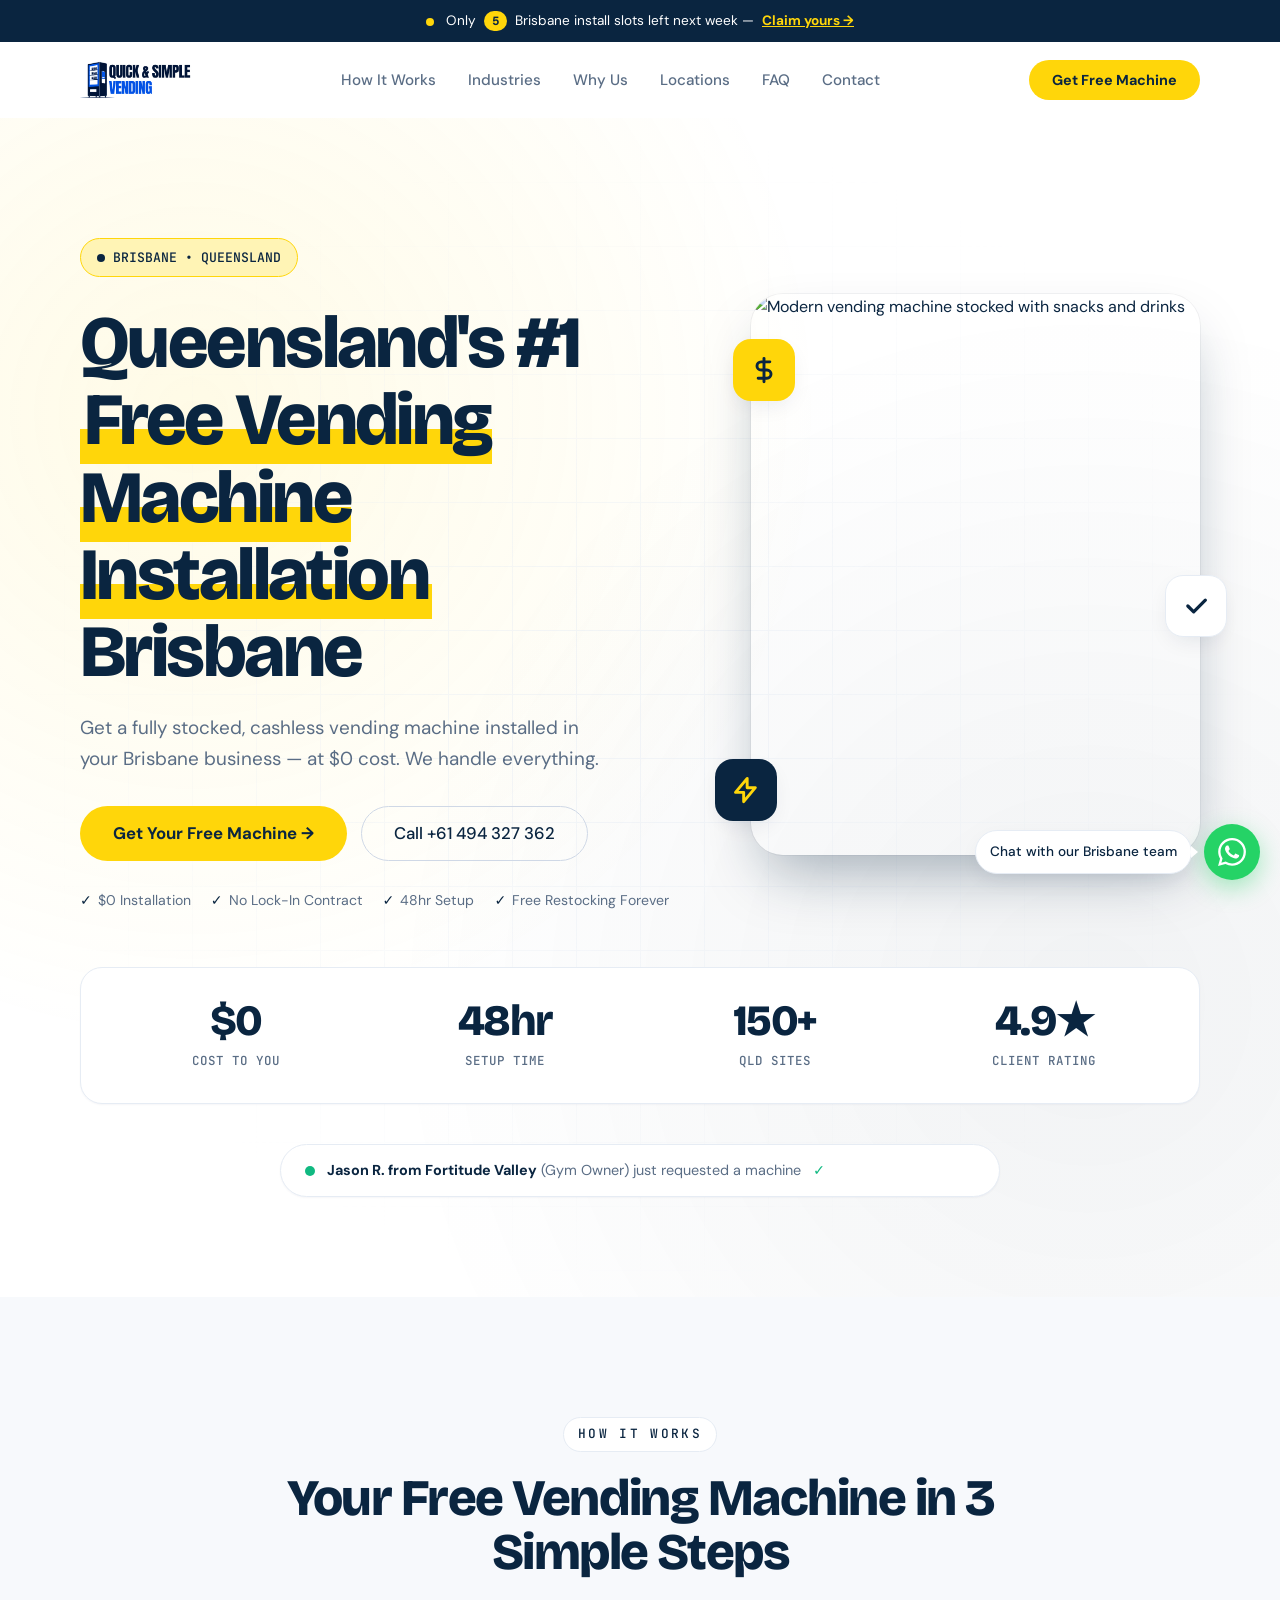
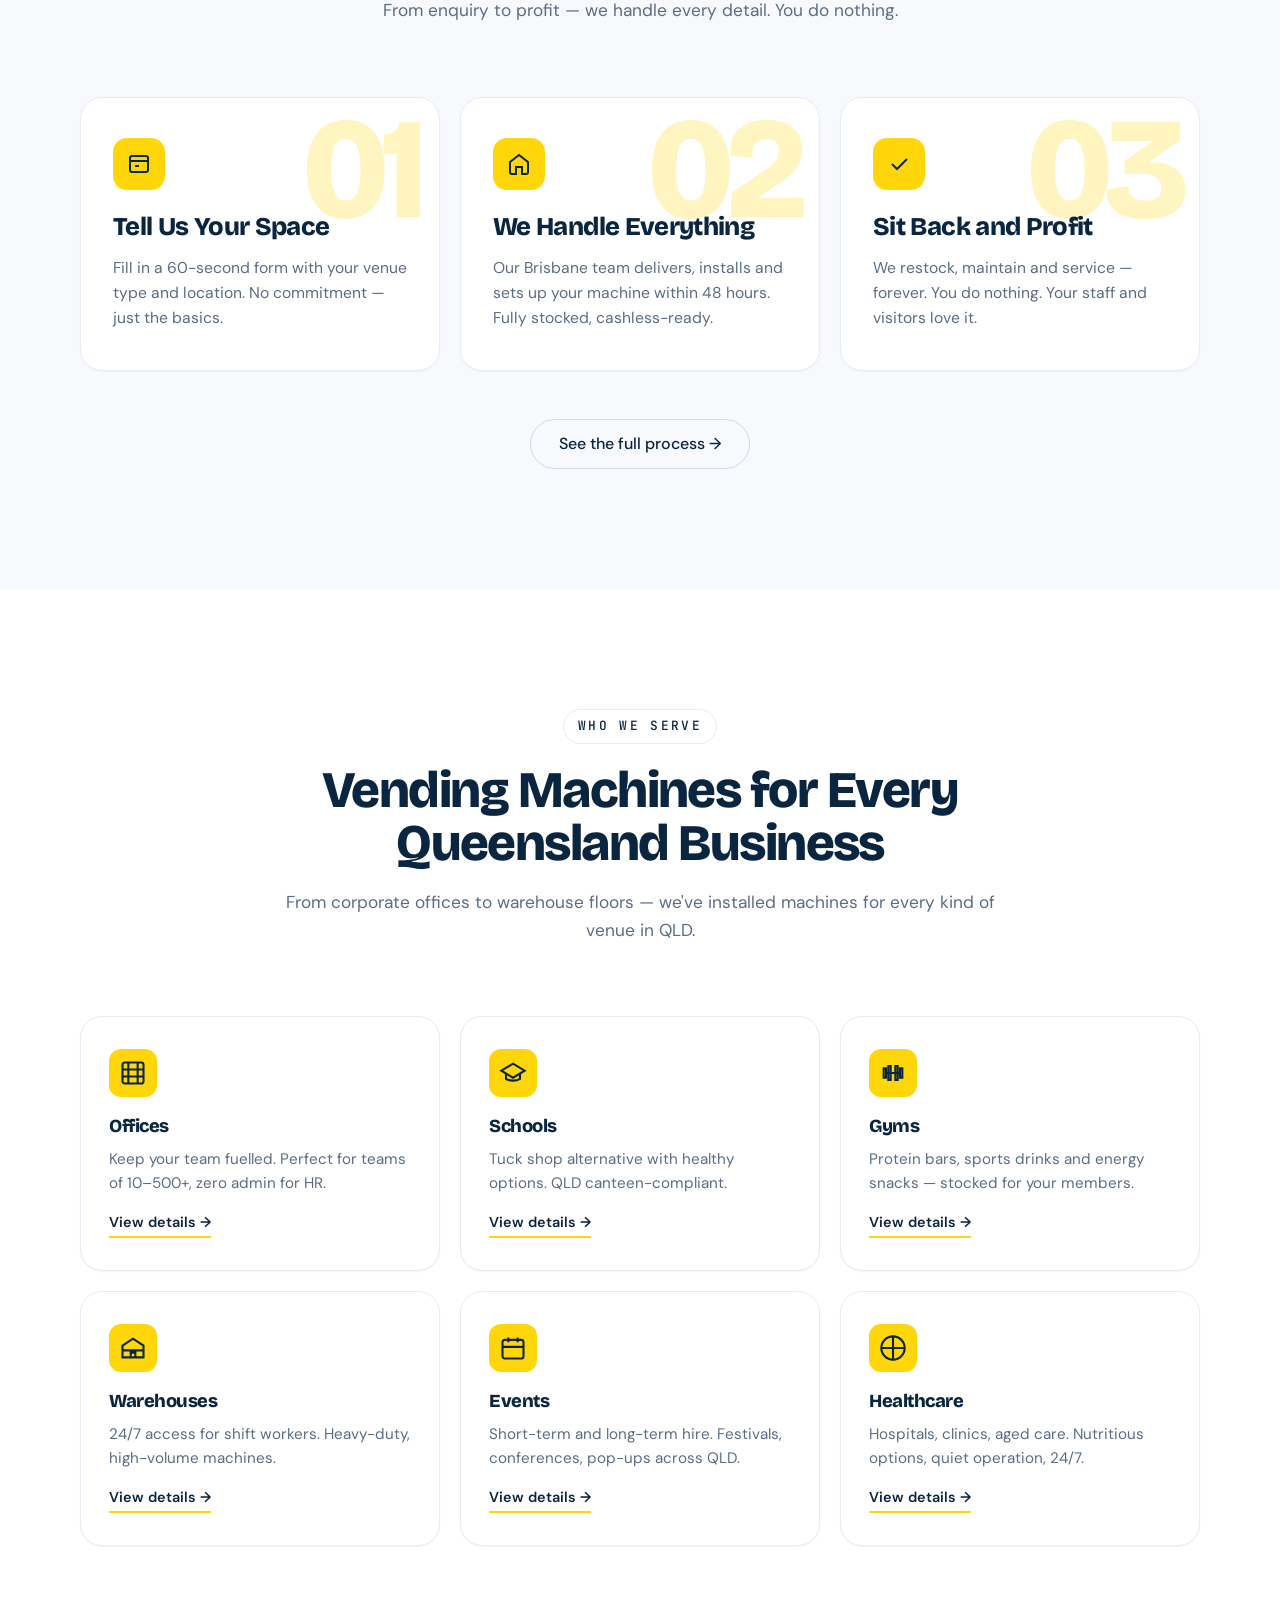
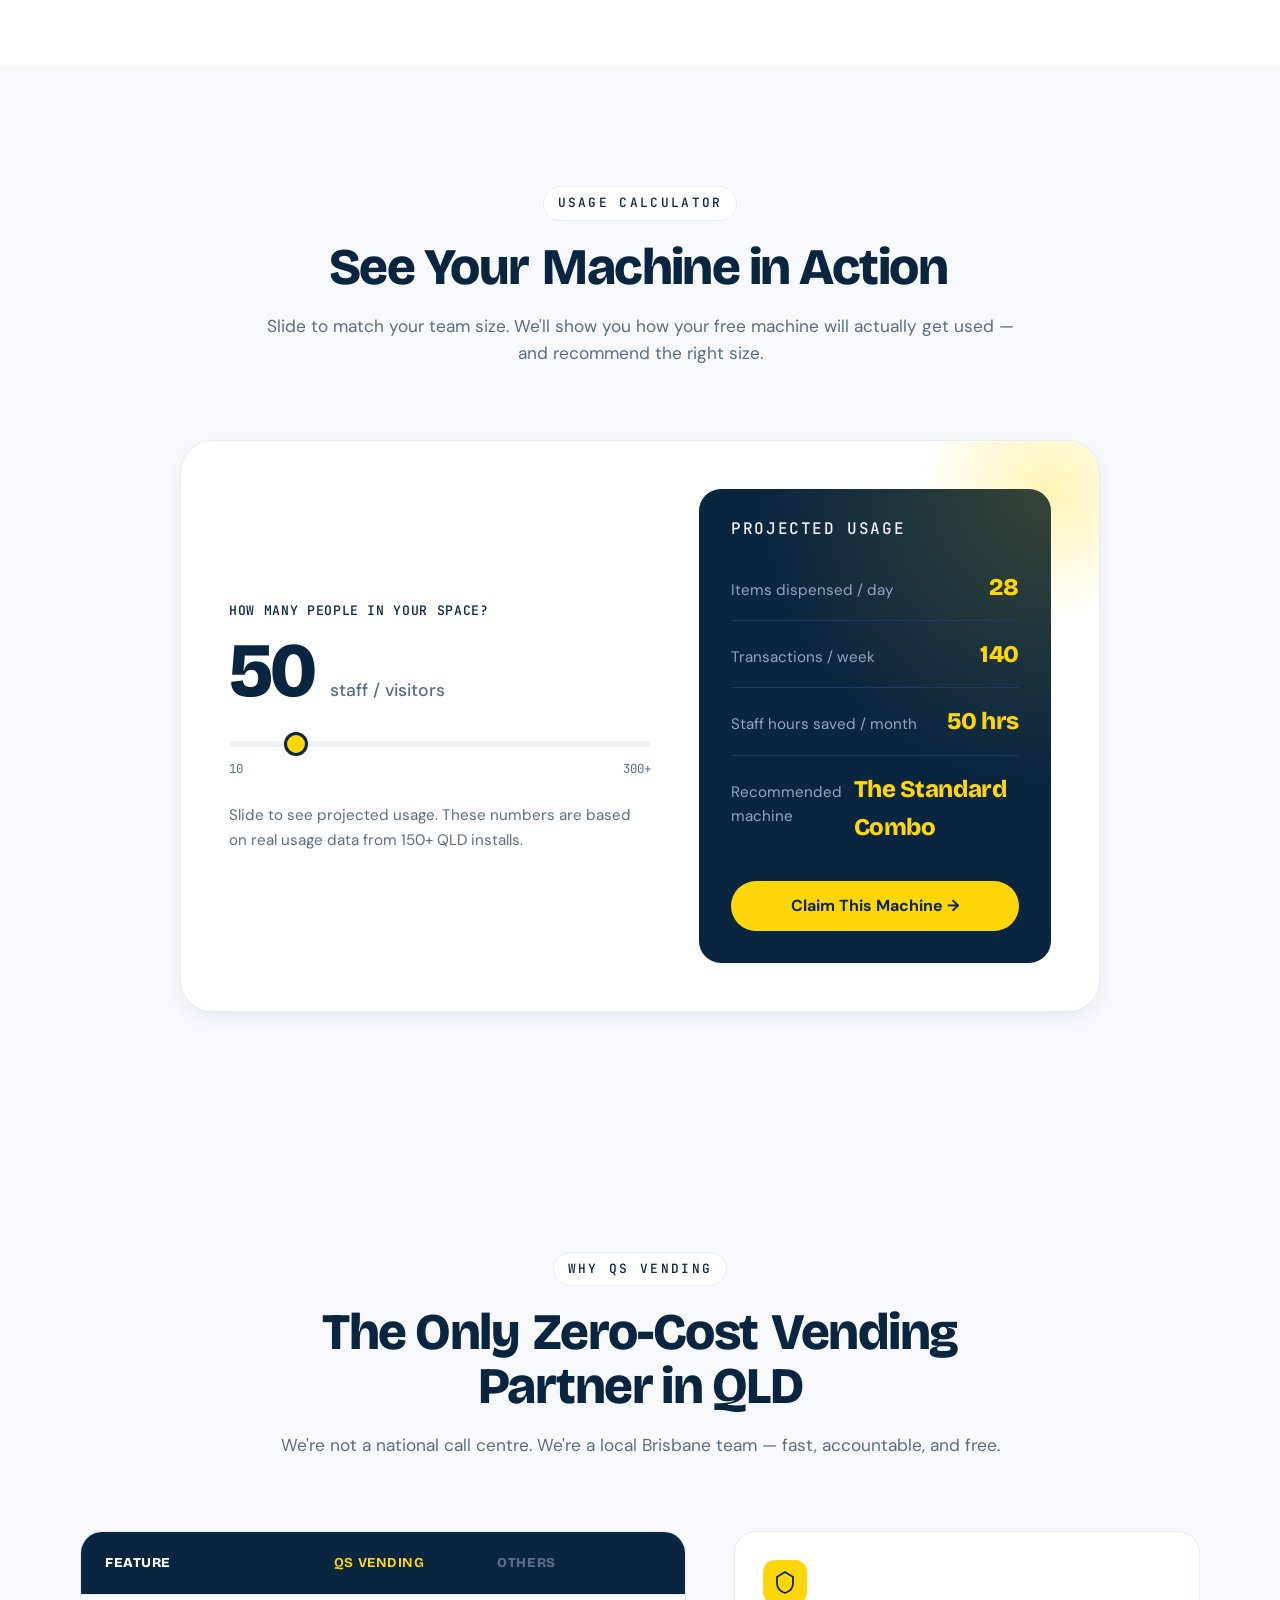
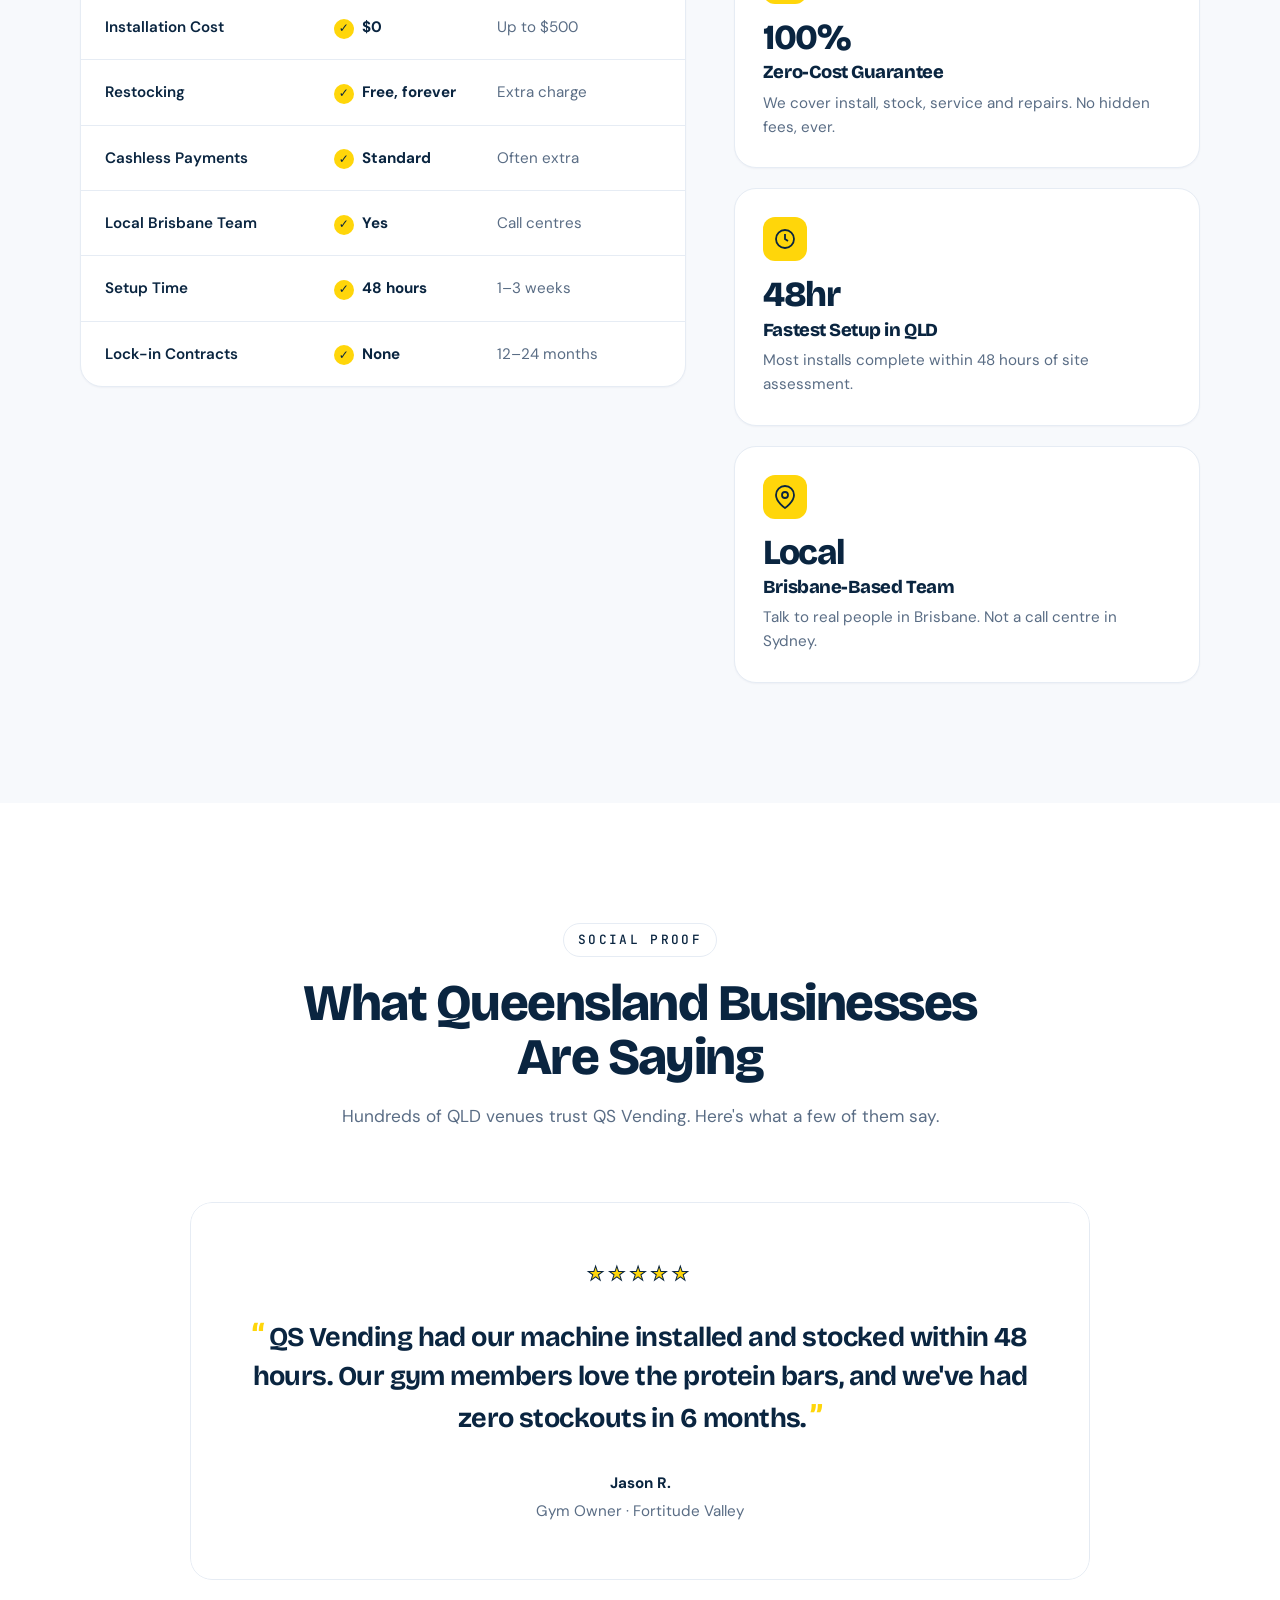
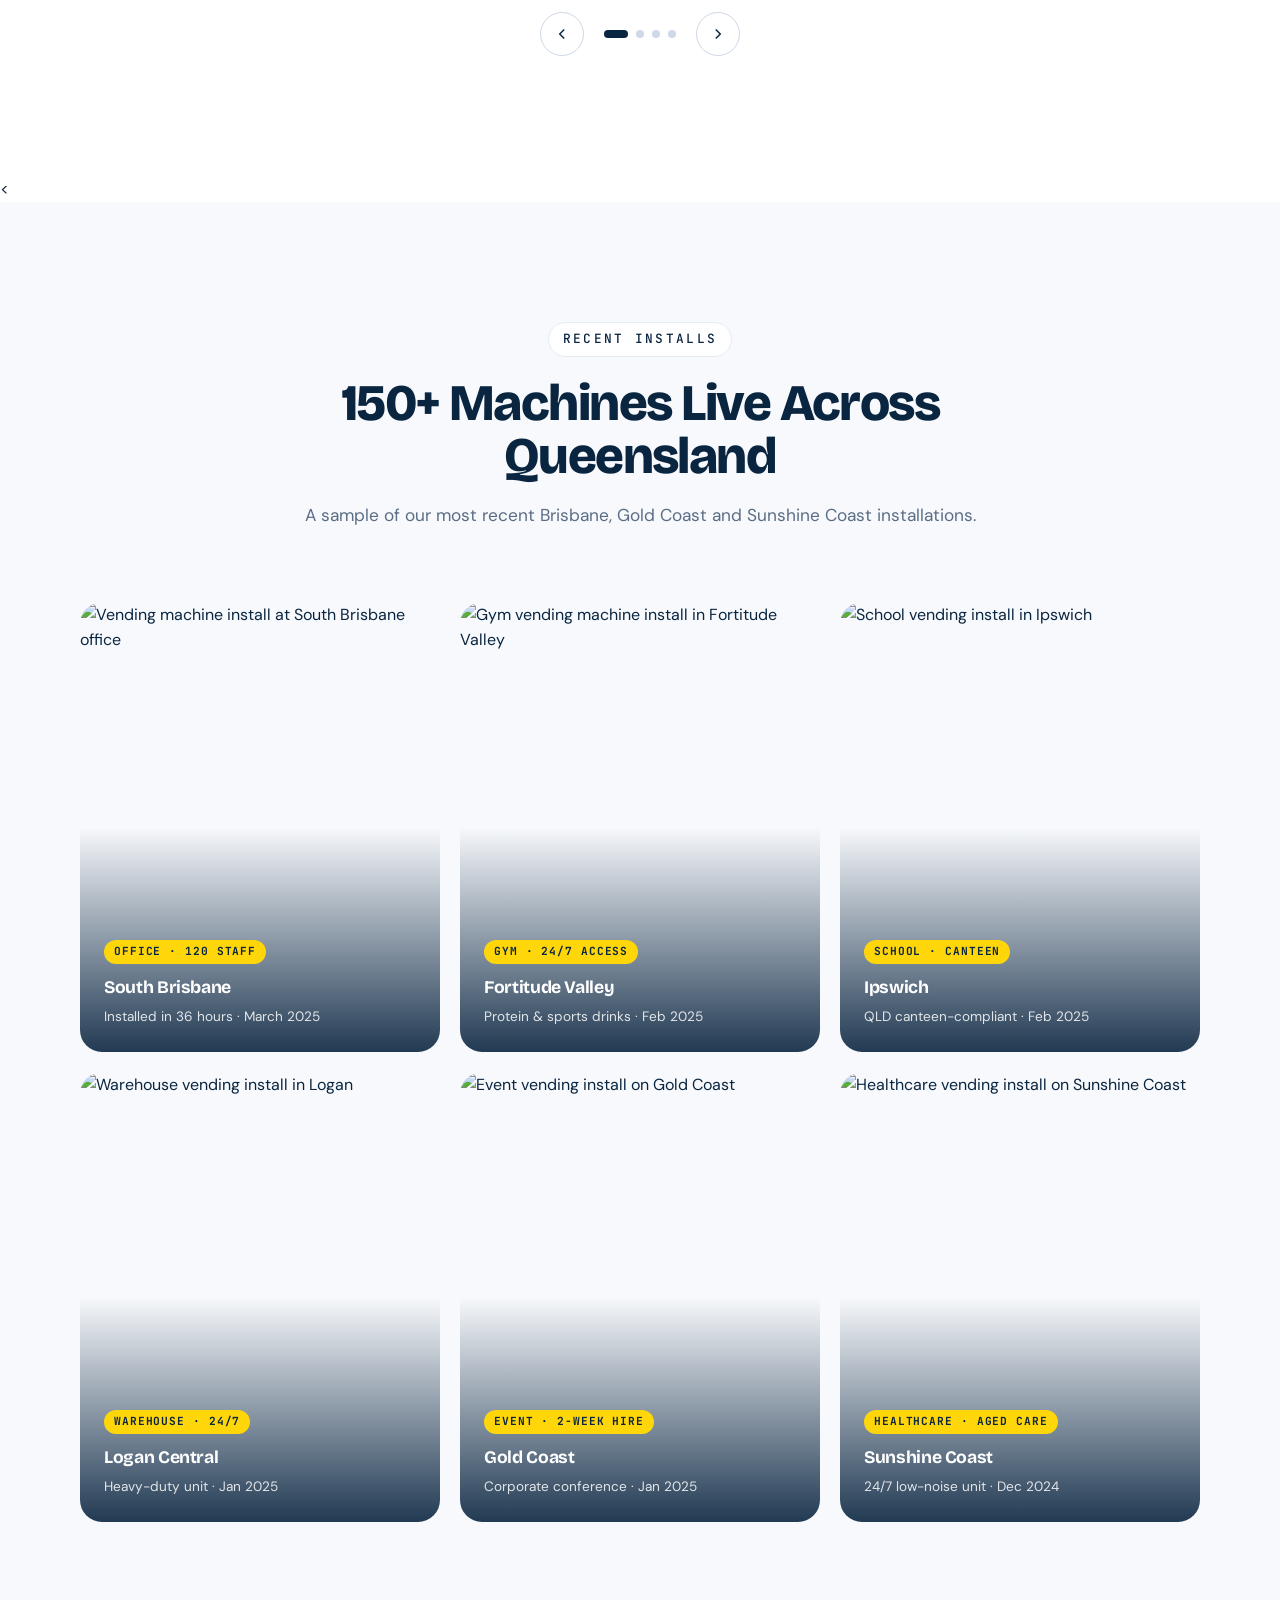
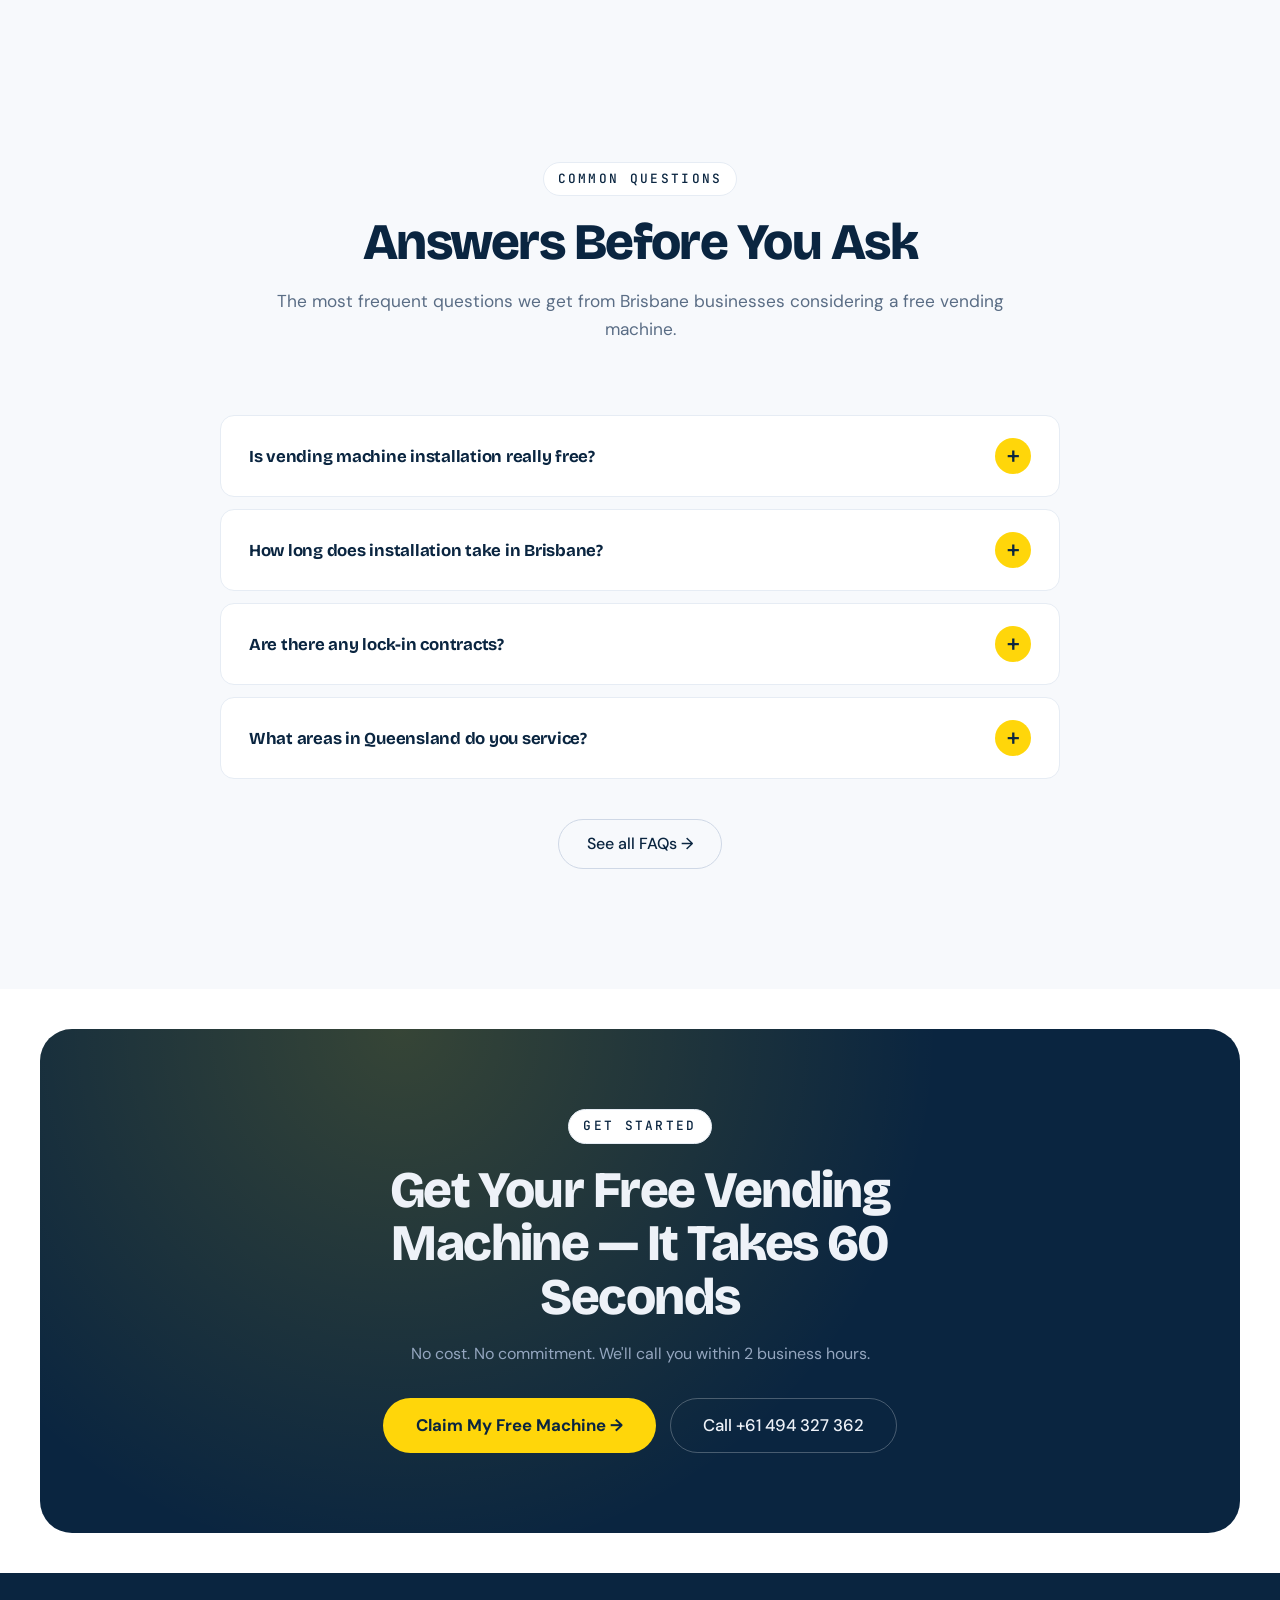
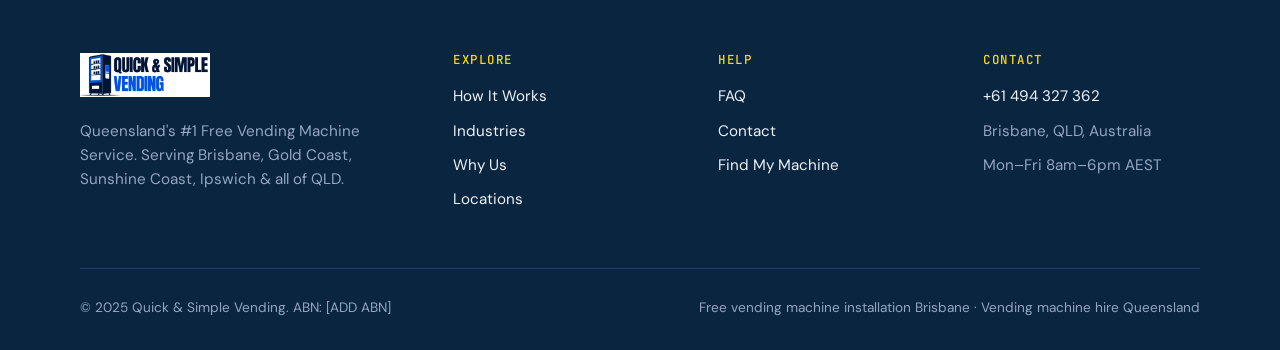
==== index.html @ 33242e1f "Add QS Vending logo across all pages Replaces the text wordmark in nav + footer on every page with t" ====
<!DOCTYPE html>
<html lang="en-AU">
<head>
<meta charset="UTF-8">
<meta name="viewport" content="width=device-width, initial-scale=1.0">
<title>Free Vending Machine Installation Brisbane & Queensland | QS Vending</title>
<meta name="description" content="Get a FREE vending machine installed in your Brisbane or Queensland business. $0 cost, fast 48hr setup, cashless payments. Offices, gyms, schools. Call now.">
<meta name="keywords" content="vending machine installation Brisbane, free vending machine Queensland, vending machine hire Brisbane, cashless vending machine Brisbane, office vending machine Brisbane">
<meta name="robots" content="index, follow">
<meta name="author" content="Quick & Simple Vending">
<link rel="canonical" href="https://qsvending.com.au/">

<meta property="og:title" content="Free Vending Machine Installation Brisbane | QS Vending">
<meta property="og:description" content="$0 vending machine installation across Queensland. Fast setup, cashless payments, free restocking.">
<meta property="og:url" content="https://qsvending.com.au/">
<meta property="og:type" content="website">
<meta property="og:locale" content="en_AU">
<meta property="og:site_name" content="QS Vending">
<meta name="twitter:card" content="summary_large_image">
<meta name="twitter:title" content="Free Vending Machine Installation Brisbane | QS Vending">
<meta name="twitter:description" content="$0 vending machine installation across Queensland. Fast setup, cashless payments, free restocking.">

<link rel="icon" type="image/svg+xml" href="data:image/svg+xml,%3Csvg xmlns='http://www.w3.org/2000/svg' viewBox='0 0 100 100'%3E%3Crect width='100' height='100' rx='20' fill='%230A2540'/%3E%3Ctext x='50' y='70' font-family='Arial Black,Arial' font-size='62' font-weight='900' text-anchor='middle' fill='%23FFD60A'%3EQ%3C/text%3E%3C/svg%3E">

<link rel="preconnect" href="https://fonts.googleapis.com">
<link rel="preconnect" href="https://fonts.gstatic.com" crossorigin>
<link href="https://fonts.googleapis.com/css2?family=Bricolage+Grotesque:opsz,wght@12..96,700;12..96,800&family=DM+Sans:wght@400;500;700&family=JetBrains+Mono:wght@400;500&display=swap" rel="stylesheet">
<link rel="stylesheet" href="styles.css">

<script type="application/ld+json">
{
  "@context": "https://schema.org",
  "@type": "LocalBusiness",
  "name": "Quick & Simple Vending",
  "url": "https://qsvending.com.au",
  "telephone": "+61494327362",
  "address": {"@type": "PostalAddress", "addressLocality": "Brisbane", "addressRegion": "QLD", "addressCountry": "AU"},
  "geo": {"@type": "GeoCoordinates", "latitude": -27.4698, "longitude": 153.0251},
  "areaServed": [
    {"@type": "City", "name": "Brisbane"},
    {"@type": "City", "name": "Gold Coast"},
    {"@type": "City", "name": "Sunshine Coast"},
    {"@type": "City", "name": "Ipswich"},
    {"@type": "City", "name": "Toowoomba"},
    {"@type": "State", "name": "Queensland"}
  ],
  "priceRange": "$0",
  "description": "Free vending machine installation, restocking and maintenance across Brisbane and Queensland.",
  "aggregateRating": {"@type": "AggregateRating", "ratingValue": "4.9", "reviewCount": "87"}
}
</script>

<script type="application/ld+json">
{
  "@context": "https://schema.org",
  "@type": "FAQPage",
  "mainEntity": [
    {"@type": "Question", "name": "Is vending machine installation really free?", "acceptedAnswer": {"@type": "Answer", "text": "Yes. $0 install, $0 maintenance, $0 restocking. Revenue from product sales funds everything."}},
    {"@type": "Question", "name": "How long does installation take in Brisbane?", "acceptedAnswer": {"@type": "Answer", "text": "Typically 24 to 48 hours after site assessment."}},
    {"@type": "Question", "name": "Are there any lock-in contracts?", "acceptedAnswer": {"@type": "Answer", "text": "No. Cancel anytime with 30 days notice."}},
    {"@type": "Question", "name": "What areas in Queensland do you service?", "acceptedAnswer": {"@type": "Answer", "text": "All of South East QLD. Brisbane, Gold Coast, Sunshine Coast, Ipswich, Toowoomba plus regional Queensland."}}
  ]
}
</script>

<script type="application/ld+json">
{
  "@context": "https://schema.org",
  "@type": "Service",
  "serviceType": "Vending Machine Installation",
  "provider": {"@type": "LocalBusiness", "name": "Quick & Simple Vending", "telephone": "+61494327362"},
  "areaServed": {"@type": "State", "name": "Queensland"},
  "description": "Free vending machine installation, restocking and maintenance for offices, schools, gyms, warehouses and events across Queensland.",
  "offers": {"@type": "Offer", "price": "0", "priceCurrency": "AUD", "availability": "https://schema.org/InStock"}
}
</script>
</head>
<body>

<div class="announce-bar" role="region" aria-label="Announcement">
  <span class="dot-live" aria-hidden="true"></span>
  Now accepting new locations in Brisbane &amp; QLD —
  <a href="contact.html">Enquire Free →</a>
</div>

<nav class="main-nav" aria-label="Main">
  <div class="container nav-inner">
    <a href="index.html" class="logo" aria-label="QS Vending — home"><img src="logo.avif" alt="QS Vending" class="logo-img" width="160" height="38"></a>
    <div class="nav-links">
      <a href="how-it-works.html">How It Works</a>
      <a href="industries.html">Industries</a>
      <a href="about.html">Why Us</a>
      <a href="locations.html">Locations</a>
      <a href="faq.html">FAQ</a>
      <a href="contact.html">Contact</a>
    </div>
    <a href="contact.html" class="btn btn-primary nav-cta">Get Free Machine</a>
    <button class="hamburger" id="hamburger" aria-label="Open menu" aria-expanded="false">
      <span></span><span></span><span></span>
    </button>
  </div>
</nav>

<div class="mobile-menu" id="mobileMenu">
  <a href="how-it-works.html">How It Works</a>
  <a href="industries.html">Industries</a>
  <a href="about.html">Why Us</a>
  <a href="locations.html">Locations</a>
  <a href="faq.html">FAQ</a>
  <a href="contact.html">Contact</a>
  <a href="contact.html" class="btn btn-primary">Get Free Machine →</a>
</div>

<main>

<!-- HERO -->
<section class="hero" id="hero" aria-labelledby="hero-heading">
  <div class="container">
    <div class="hero-inner">
      <div class="hero-layout">
        <div class="hero-text">
          <div class="hero-badge">
            <span class="dot-live" aria-hidden="true"></span>
            <span>BRISBANE &bull; QUEENSLAND</span>
          </div>
          <h1 id="hero-heading">
            Queensland's #1 <span class="accent-underline">Free Vending Machine Installation</span> Brisbane
          </h1>
          <p class="hero-sub">
            Get a fully stocked, cashless vending machine installed in your Brisbane business — at $0 cost. We handle everything.
          </p>
          <div class="hero-ctas">
            <a href="contact.html" class="btn btn-primary btn-lg">Get Your Free Machine →</a>
            <a href="tel:+61494327362" class="btn btn-outline btn-lg">Call +61 494 327 362</a>
          </div>
          <div class="trust-row">
            <span>$0 Installation</span>
            <span>No Lock-In Contract</span>
            <span>48hr Setup</span>
            <span>Free Restocking Forever</span>
          </div>
        </div>

        <div class="hero-visual">
          <div class="float-bubble float-bubble-1" aria-hidden="true">
            <svg viewBox="0 0 24 24" fill="none" stroke="#0A2540" stroke-width="2.5" stroke-linecap="round" stroke-linejoin="round"><path d="M12 2v20M17 5H9.5a3.5 3.5 0 000 7h5a3.5 3.5 0 010 7H7"/></svg>
          </div>
          <div class="float-bubble float-bubble-2" aria-hidden="true">
            <svg viewBox="0 0 24 24" fill="none" stroke="#0A2540" stroke-width="2.8" stroke-linecap="round" stroke-linejoin="round"><path d="M5 12l5 5L20 7"/></svg>
          </div>
          <div class="float-bubble float-bubble-3 b-ink" aria-hidden="true">
            <svg viewBox="0 0 24 24" fill="none" stroke="currentColor" stroke-width="2.5" stroke-linecap="round" stroke-linejoin="round"><path d="M13 2L3 14h7v8l10-12h-7V2z"/></svg>
          </div>

          <img class="vm-photo" src="https://images.pexels.com/photos/999296/pexels-photo-999296.jpeg?auto=compress&cs=tinysrgb&w=1200&h=1500&fit=crop" alt="Modern vending machine stocked with snacks and drinks" loading="eager" width="800" height="1000">
        </div>
      </div>

      <div class="stats-row" data-counter-group>
        <div class="stat"><div class="stat-num" data-target="0" data-prefix="$">$0</div><div class="stat-label">Cost to You</div></div>
        <div class="stat"><div class="stat-num" data-target="48" data-suffix="hr">0hr</div><div class="stat-label">Setup Time</div></div>
        <div class="stat"><div class="stat-num" data-target="150" data-suffix="+">0+</div><div class="stat-label">QLD Sites</div></div>
        <div class="stat"><div class="stat-num" data-target="4.9" data-suffix="★" data-decimal="1">0.0★</div><div class="stat-label">Client Rating</div></div>
      </div>

      <div class="social-ticker" aria-live="polite">
        <div class="social-ticker-text" id="socialTickerText">
          <strong>Jason R. from Fortitude Valley</strong> (Gym Owner) just requested a machine <span class="tick">✓</span>
        </div>
      </div>
    </div>
  </div>
</section>

<!-- HOW IT WORKS -->
<section id="how-it-works" class="section-soft">
  <div class="container">
    <div class="section-head">
      <span class="eyebrow">How It Works</span>
      <h2>Your Free Vending Machine in 3 Simple Steps</h2>
      <p>From enquiry to profit — we handle every detail. You do nothing.</p>
    </div>
    <div class="steps">
      <article class="step-card">
        <div class="step-num">01</div>
        <div class="step-icon">
          <svg width="24" height="24" viewBox="0 0 24 24" fill="none" stroke="currentColor" stroke-width="2" aria-hidden="true"><rect x="3" y="4" width="18" height="16" rx="2"/><path d="M3 9h18M8 14h4"/></svg>
        </div>
        <h3>Tell Us Your Space</h3>
        <p>Fill in a 60-second form with your venue type and location. No commitment — just the basics.</p>
      </article>
      <article class="step-card">
        <div class="step-num">02</div>
        <div class="step-icon">
          <svg width="24" height="24" viewBox="0 0 24 24" fill="none" stroke="currentColor" stroke-width="2" aria-hidden="true"><path d="M3 10l9-7 9 7v10a2 2 0 01-2 2h-4v-7h-6v7H5a2 2 0 01-2-2V10z"/></svg>
        </div>
        <h3>We Handle Everything</h3>
        <p>Our Brisbane team delivers, installs and sets up your machine within 48 hours. Fully stocked, cashless-ready.</p>
      </article>
      <article class="step-card">
        <div class="step-num">03</div>
        <div class="step-icon">
          <svg width="24" height="24" viewBox="0 0 24 24" fill="none" stroke="currentColor" stroke-width="2" aria-hidden="true"><path d="M5 12l5 5L20 7"/></svg>
        </div>
        <h3>Sit Back and Profit</h3>
        <p>We restock, maintain and service — forever. You do nothing. Your staff and visitors love it.</p>
      </article>
    </div>
    <div class="text-center" style="margin-top:48px">
      <a href="how-it-works.html" class="btn btn-outline">See the full process →</a>
    </div>
  </div>
</section>

<!-- INDUSTRIES GRID -->
<section id="industries-grid">
  <div class="container">
    <div class="section-head">
      <span class="eyebrow">Who We Serve</span>
      <h2>Vending Machines for Every Queensland Business</h2>
      <p>From corporate offices to warehouse floors — we've installed machines for every kind of venue in QLD.</p>
    </div>
    <div class="feature-grid-3">
      <article class="feature-card">
        <div class="f-icon"><svg viewBox="0 0 24 24" fill="none" stroke="currentColor" stroke-width="1.8"><rect x="3" y="3" width="18" height="18" rx="2"/><path d="M8 3v18M16 3v18M3 9h18M3 15h18"/></svg></div>
        <h3>Offices</h3>
        <p>Keep your team fuelled. Perfect for teams of 10–500+, zero admin for HR.</p>
        <a class="f-link" href="industries.html#offices">View details →</a>
      </article>
      <article class="feature-card">
        <div class="f-icon"><svg viewBox="0 0 24 24" fill="none" stroke="currentColor" stroke-width="1.8"><path d="M2 10l10-6 10 6-10 6L2 10z"/><path d="M6 12v5c3 2 9 2 12 0v-5"/></svg></div>
        <h3>Schools</h3>
        <p>Tuck shop alternative with healthy options. QLD canteen-compliant.</p>
        <a class="f-link" href="industries.html#schools">View details →</a>
      </article>
      <article class="feature-card">
        <div class="f-icon"><svg viewBox="0 0 24 24" fill="none" stroke="currentColor" stroke-width="1.8"><path d="M4 8h2v8H4zM18 8h2v8h-2zM6 12h12M8 6h2v12H8zM14 6h2v12h-2z"/></svg></div>
        <h3>Gyms</h3>
        <p>Protein bars, sports drinks and energy snacks — stocked for your members.</p>
        <a class="f-link" href="industries.html#gyms">View details →</a>
      </article>
      <article class="feature-card">
        <div class="f-icon"><svg viewBox="0 0 24 24" fill="none" stroke="currentColor" stroke-width="1.8"><path d="M3 10l9-6 9 6v10H3V10zM3 14h18M10 20v-4h4v4"/></svg></div>
        <h3>Warehouses</h3>
        <p>24/7 access for shift workers. Heavy-duty, high-volume machines.</p>
        <a class="f-link" href="industries.html#warehouses">View details →</a>
      </article>
      <article class="feature-card">
        <div class="f-icon"><svg viewBox="0 0 24 24" fill="none" stroke="currentColor" stroke-width="1.8"><rect x="3" y="5" width="18" height="16" rx="2"/><path d="M16 3v4M8 3v4M3 11h18"/></svg></div>
        <h3>Events</h3>
        <p>Short-term and long-term hire. Festivals, conferences, pop-ups across QLD.</p>
        <a class="f-link" href="industries.html#events">View details →</a>
      </article>
      <article class="feature-card">
        <div class="f-icon"><svg viewBox="0 0 24 24" fill="none" stroke="currentColor" stroke-width="1.8"><circle cx="12" cy="12" r="10"/><path d="M12 2v20M2 12h20"/></svg></div>
        <h3>Healthcare</h3>
        <p>Hospitals, clinics, aged care. Nutritious options, quiet operation, 24/7.</p>
        <a class="f-link" href="industries.html#healthcare">View details →</a>
      </article>
    </div>
  </div>
</section>

<!-- CALCULATOR -->
<section id="calculator">
  <div class="container">
    <div class="section-head">
      <span class="eyebrow">Usage Calculator</span>
      <h2>See Your <span class="highlight">Machine in Action</span></h2>
      <p>Slide to match your team size. We'll show you how your free machine will actually get used — and recommend the right size.</p>
    </div>

    <div class="calc-wrap">
      <div class="calc-grid">
        <div>
          <span class="calc-label">How many people in your space?</span>
          <div class="calc-slider-row">
            <div class="calc-big-num" id="calcCount">50</div>
            <div class="calc-big-suffix">staff / visitors</div>
          </div>
          <input type="range" id="calcSlider" class="calc-slider" min="10" max="300" value="50" step="5">
          <div class="calc-slider-meta">
            <span>10</span><span>300+</span>
          </div>
          <p style="margin-top:24px;font-size:0.95rem">Slide to see projected usage. These numbers are based on real usage data from 150+ QLD installs.</p>
        </div>

        <div class="calc-result">
          <h4>Projected Usage</h4>
          <div class="calc-result-line">
            <span>Items dispensed / day</span>
            <strong id="calcItems">28</strong>
          </div>
          <div class="calc-result-line">
            <span>Transactions / week</span>
            <strong id="calcTxns">140</strong>
          </div>
          <div class="calc-result-line">
            <span>Staff hours saved / month</span>
            <strong id="calcSaved">50 hrs</strong>
          </div>
          <div class="calc-result-line">
            <span>Recommended machine</span>
            <strong id="calcMachine">The Standard Combo</strong>
          </div>
          <a href="contact.html" class="btn btn-primary btn-block" style="margin-top:20px">Claim This Machine →</a>
        </div>
      </div>
    </div>
  </div>
</section>

<!-- WHY US TEASER -->
<section id="why-us" class="section-soft">
  <div class="container">
    <div class="section-head">
      <span class="eyebrow">Why QS Vending</span>
      <h2>The Only <span class="highlight">Zero-Cost</span> Vending Partner in QLD</h2>
      <p>We're not a national call centre. We're a local Brisbane team — fast, accountable, and free.</p>
    </div>

    <div class="why-grid">
      <div class="comparison-table">
        <div class="comp-row head">
          <div>Feature</div>
          <div class="qs-col">QS Vending</div>
          <div class="other-col">Others</div>
        </div>
        <div class="comp-row">
          <div class="feat">Installation Cost</div>
          <div class="qs-col">$0</div>
          <div class="other-col">Up to $500</div>
        </div>
        <div class="comp-row">
          <div class="feat">Restocking</div>
          <div class="qs-col">Free, forever</div>
          <div class="other-col">Extra charge</div>
        </div>
        <div class="comp-row">
          <div class="feat">Cashless Payments</div>
          <div class="qs-col">Standard</div>
          <div class="other-col">Often extra</div>
        </div>
        <div class="comp-row">
          <div class="feat">Local Brisbane Team</div>
          <div class="qs-col">Yes</div>
          <div class="other-col">Call centres</div>
        </div>
        <div class="comp-row">
          <div class="feat">Setup Time</div>
          <div class="qs-col">48 hours</div>
          <div class="other-col">1–3 weeks</div>
        </div>
        <div class="comp-row">
          <div class="feat">Lock-in Contracts</div>
          <div class="qs-col">None</div>
          <div class="other-col">12–24 months</div>
        </div>
      </div>

      <div class="why-features">
        <div class="why-card">
          <svg class="why-icon" viewBox="0 0 24 24" fill="none" stroke="currentColor" stroke-width="1.8"><path d="M12 2L4 7v6c0 5 3.5 8.5 8 10 4.5-1.5 8-5 8-10V7l-8-5z"/></svg>
          <div class="why-stat">100%</div>
          <h4>Zero-Cost Guarantee</h4>
          <p>We cover install, stock, service and repairs. No hidden fees, ever.</p>
        </div>
        <div class="why-card">
          <svg class="why-icon" viewBox="0 0 24 24" fill="none" stroke="currentColor" stroke-width="1.8"><circle cx="12" cy="12" r="9"/><path d="M12 7v5l3 2"/></svg>
          <div class="why-stat">48hr</div>
          <h4>Fastest Setup in QLD</h4>
          <p>Most installs complete within 48 hours of site assessment.</p>
        </div>
        <div class="why-card">
          <svg class="why-icon" viewBox="0 0 24 24" fill="none" stroke="currentColor" stroke-width="1.8"><path d="M21 10c0 7-9 13-9 13S3 17 3 10a9 9 0 0118 0z"/><circle cx="12" cy="10" r="3"/></svg>
          <div class="why-stat">Local</div>
          <h4>Brisbane-Based Team</h4>
          <p>Talk to real people in Brisbane. Not a call centre in Sydney.</p>
        </div>
      </div>
    </div>
  </div>
</section>

<!-- TESTIMONIALS -->
<section id="testimonials">
  <div class="container">
    <div class="section-head">
      <span class="eyebrow">Social Proof</span>
      <h2>What Queensland Businesses Are Saying</h2>
      <p>Hundreds of QLD venues trust QS Vending. Here's what a few of them say.</p>
    </div>
    <div class="carousel">
      <div class="carousel-viewport">
        <div class="carousel-track" id="carouselTrack">
          <article class="testimonial">
            <div class="stars" aria-label="5 out of 5 stars">★★★★★</div>
            <p class="testimonial-quote">QS Vending had our machine installed and stocked within 48 hours. Our gym members love the protein bars, and we've had zero stockouts in 6 months.</p>
            <div class="testimonial-meta"><strong>Jason R.</strong>Gym Owner · Fortitude Valley</div>
          </article>
          <article class="testimonial">
            <div class="stars" aria-label="5 out of 5 stars">★★★★★</div>
            <p class="testimonial-quote">Used QS Vending for our corporate event — machine arrived on time, fully stocked, and their team handled everything. Easiest event supplier I've worked with.</p>
            <div class="testimonial-meta"><strong>David S.</strong>Event Coordinator · Brisbane CBD</div>
          </article>
          <article class="testimonial">
            <div class="stars" aria-label="5 out of 5 stars">★★★★★</div>
            <p class="testimonial-quote">The machine was installed within 2 days of my enquiry. Staff love it and we haven't paid a cent in 8 months.</p>
            <div class="testimonial-meta"><strong>Sarah M.</strong>Office Manager · South Brisbane</div>
          </article>
          <article class="testimonial">
            <div class="stars" aria-label="5 out of 5 stars">★★★★★</div>
            <p class="testimonial-quote">Replaced our old tuck shop with a QS Vending machine. Healthier options, zero management for us.</p>
            <div class="testimonial-meta"><strong>Mark T.</strong>School Principal · Ipswich</div>
          </article>
        </div>
      </div>
      <div class="carousel-controls">
        <button class="carousel-btn" id="prevBtn" aria-label="Previous testimonial">
          <svg width="18" height="18" viewBox="0 0 24 24" fill="none" stroke="currentColor" stroke-width="2"><path d="M15 18l-6-6 6-6"/></svg>
        </button>
        <div class="carousel-dots" id="carouselDots"></div>
        <button class="carousel-btn" id="nextBtn" aria-label="Next testimonial">
          <svg width="18" height="18" viewBox="0 0 24 24" fill="none" stroke="currentColor" stroke-width="2"><path d="M9 18l6-6-6-6"/></svg>
        </button>
      </div>
    </div>
  </div>
</section>

<<!-- RECENT INSTALLS GALLERY -->
<section id="installs" class="section-soft">
  <div class="container">
    <div class="section-head">
      <span class="eyebrow">Recent Installs</span>
      <h2>150+ Machines Live Across Queensland</h2>
      <p>A sample of our most recent Brisbane, Gold Coast and Sunshine Coast installations.</p>
    </div>

    <div class="install-gallery">
      <article class="install-card">
        <img src="https://images.pexels.com/photos/999296/pexels-photo-999296.jpeg?auto=compress&cs=tinysrgb&w=800&h=1000&fit=crop" alt="Vending machine install at South Brisbane office" loading="lazy">
        <div class="install-card-meta">
          <span class="install-card-badge">Office · 120 staff</span>
          <div class="install-card-title">South Brisbane</div>
          <div class="install-card-sub">Installed in 36 hours · March 2025</div>
        </div>
      </article>
      <article class="install-card">
        <img src="https://images.pexels.com/photos/11822977/pexels-photo-11822977.jpeg?auto=compress&cs=tinysrgb&w=800&h=1000&fit=crop" alt="Gym vending machine install in Fortitude Valley" loading="lazy">
        <div class="install-card-meta">
          <span class="install-card-badge">Gym · 24/7 access</span>
          <div class="install-card-title">Fortitude Valley</div>
          <div class="install-card-sub">Protein &amp; sports drinks · Feb 2025</div>
        </div>
      </article>
      <article class="install-card">
        <img src="https://images.pexels.com/photos/5881427/pexels-photo-5881427.jpeg?auto=compress&cs=tinysrgb&w=800&h=1000&fit=crop" alt="School vending install in Ipswich" loading="lazy">
        <div class="install-card-meta">
          <span class="install-card-badge">School · Canteen</span>
          <div class="install-card-title">Ipswich</div>
          <div class="install-card-sub">QLD canteen-compliant · Feb 2025</div>
        </div>
      </article>
      <article class="install-card">
        <img src="https://images.pexels.com/photos/5495383/pexels-photo-5495383.jpeg?auto=compress&cs=tinysrgb&w=800&h=1000&fit=crop" alt="Warehouse vending install in Logan" loading="lazy">
        <div class="install-card-meta">
          <span class="install-card-badge">Warehouse · 24/7</span>
          <div class="install-card-title">Logan Central</div>
          <div class="install-card-sub">Heavy-duty unit · Jan 2025</div>
        </div>
      </article>
      <article class="install-card">
        <img src="https://images.pexels.com/photos/899786/pexels-photo-899786.jpeg?auto=compress&cs=tinysrgb&w=800&h=1000&fit=crop" alt="Event vending install on Gold Coast" loading="lazy">
        <div class="install-card-meta">
          <span class="install-card-badge">Event · 2-week hire</span>
          <div class="install-card-title">Gold Coast</div>
          <div class="install-card-sub">Corporate conference · Jan 2025</div>
        </div>
      </article>
      <article class="install-card">
        <img src="https://images.pexels.com/photos/12118031/pexels-photo-12118031.jpeg?auto=compress&cs=tinysrgb&w=800&h=1000&fit=crop" alt="Healthcare vending install on Sunshine Coast" loading="lazy">
        <div class="install-card-meta">
          <span class="install-card-badge">Healthcare · Aged care</span>
          <div class="install-card-title">Sunshine Coast</div>
          <div class="install-card-sub">24/7 low-noise unit · Dec 2024</div>
        </div>
      </article>
    </div>
  </div>
</section>

<!-- FAQ TEASER -->
<section id="faq-teaser" class="section-soft">
  <div class="container">
    <div class="section-head">
      <span class="eyebrow">Common Questions</span>
      <h2>Answers Before You Ask</h2>
      <p>The most frequent questions we get from Brisbane businesses considering a free vending machine.</p>
    </div>

    <div class="faq-list">
      <div class="faq-item">
        <button class="faq-q" aria-expanded="false">Is vending machine installation really free?</button>
        <div class="faq-a"><p>Yes. $0 install, $0 maintenance, $0 restocking. Revenue from product sales funds everything. You pay nothing, ever.</p></div>
      </div>
      <div class="faq-item">
        <button class="faq-q" aria-expanded="false">How long does installation take in Brisbane?</button>
        <div class="faq-a"><p>Typically 24–48 hours after site assessment. Our local team moves fast — most competitors take 1–3 weeks.</p></div>
      </div>
      <div class="faq-item">
        <button class="faq-q" aria-expanded="false">Are there any lock-in contracts?</button>
        <div class="faq-a"><p>No. Cancel anytime with 30 days notice. We earn your business by performing, not by locking you in.</p></div>
      </div>
      <div class="faq-item">
        <button class="faq-q" aria-expanded="false">What areas in Queensland do you service?</button>
        <div class="faq-a"><p>All of South East QLD. Brisbane, Gold Coast, Sunshine Coast, Ipswich, Toowoomba plus regional Queensland.</p></div>
      </div>
    </div>
    <div class="text-center" style="margin-top:40px">
      <a href="faq.html" class="btn btn-outline">See all FAQs →</a>
    </div>
  </div>
</section>

<!-- CTA STRIP -->
<section class="cta-wrap-outer">
  <div class="cta-strip">
    <span class="eyebrow">Get Started</span>
    <h2>Get Your Free Vending Machine — It Takes 60 Seconds</h2>
    <p>No cost. No commitment. We'll call you within 2 business hours.</p>
    <div class="cta-strip-buttons">
      <a href="contact.html" class="btn btn-primary btn-lg">Claim My Free Machine →</a>
      <a href="tel:+61494327362" class="btn btn-outline btn-lg">Call +61 494 327 362</a>
    </div>
  </div>
</section>

</main>

<!-- FOOTER -->
<footer class="main-footer">
  <div class="container">
    <div class="footer-top">
      <div class="footer-about">
        <a href="index.html" class="logo"><img src="logo.avif" alt="QS Vending" class="logo-img" width="160" height="38"></a>
        <p>Queensland's #1 Free Vending Machine Service. Serving Brisbane, Gold Coast, Sunshine Coast, Ipswich &amp; all of QLD.</p>
      </div>
      <div class="footer-col">
        <h5>Explore</h5>
        <ul>
          <li><a href="how-it-works.html">How It Works</a></li>
          <li><a href="industries.html">Industries</a></li>
          <li><a href="about.html">Why Us</a></li>
          <li><a href="locations.html">Locations</a></li>
        </ul>
      </div>
      <div class="footer-col">
        <h5>Help</h5>
        <ul>
          <li><a href="faq.html">FAQ</a></li>
          <li><a href="contact.html">Contact</a></li>
          <li><a href="industries.html#configurator">Find My Machine</a></li>
        </ul>
      </div>
      <div class="footer-col">
        <h5>Contact</h5>
        <ul>
          <li><a href="tel:+61494327362">+61 494 327 362</a></li>
          <li>Brisbane, QLD, Australia</li>
          <li>Mon–Fri 8am–6pm AEST</li>
        </ul>
      </div>
    </div>
    <div class="footer-bottom">
      <div>© 2025 Quick &amp; Simple Vending. ABN: [ADD ABN]</div>
      <div class="footer-keywords">Free vending machine installation Brisbane · Vending machine hire Queensland</div>
    </div>
  </div>
</footer>

<div class="mobile-cta-bar" id="mobileCtaBar">
  <a href="contact.html" class="btn btn-primary">📞 Get Your Free Machine</a>
</div>

<script src="main.js"></script>
</body>
</html>
---- styles.css ----
/* ====================================================
   QS Vending — Production Stylesheet
   Palette: Blue / Yellow / White
   Fonts: Bricolage Grotesque · DM Sans · JetBrains Mono
   ==================================================== */

/* ========== RESET ========== */
*, *::before, *::after { box-sizing: border-box; margin: 0; padding: 0; }

:root {
  /* Base surfaces */
  --bg:            #FFFFFF;
  --bg-soft:       #F7F9FC;
  --bg-softer:     #EEF2F8;
  --bg-dark:       #0A2540;
  --bg-dark-alt:   #0E2E52;
  --bg-card:       #FFFFFF;
  --bg-card-dark:  #13325E;

  /* Brand */
  --primary:       #0A2540;
  --primary-mid:   #1B3A6B;
  --primary-soft:  #3B5A8A;

  /* Accent */
  --accent:        #FFD60A;
  --accent-dark:   #F4C200;
  --accent-soft:   #FFF4B5;

  /* Text */
  --text:          #0A2540;
  --text-muted:    #5A6D85;
  --text-on-dark:  #EEF2F8;
  --text-on-dark-muted: #94A6BF;

  /* Borders */
  --border:        #E6ECF4;
  --border-strong: #CFD8E6;
  --border-dark:   #1E3A66;

  /* System */
  --radius:        14px;
  --radius-lg:     22px;
  --radius-xl:     32px;
  --transition:    0.25s ease;
  --shadow-sm:     0 1px 2px rgba(10, 37, 64, 0.04);
  --shadow-md:     0 8px 24px -8px rgba(10, 37, 64, 0.12);
  --shadow-lg:     0 24px 48px -16px rgba(10, 37, 64, 0.18);
  --shadow-yellow: 0 10px 30px rgba(255, 214, 10, 0.3);
}

html { scroll-behavior: smooth; -webkit-text-size-adjust: 100%; }
body {
  font-family: 'DM Sans', system-ui, -apple-system, sans-serif;
  background: var(--bg);
  color: var(--text);
  line-height: 1.6;
  overflow-x: hidden;
  font-size: 16px;
  -webkit-font-smoothing: antialiased;
  -moz-osx-font-smoothing: grayscale;
}

img, svg { max-width: 100%; display: block; }
a { color: inherit; text-decoration: none; transition: var(--transition); }
button { font-family: inherit; cursor: pointer; border: 0; background: none; color: inherit; }
input, select, textarea { font-family: inherit; }

/* Custom scrollbar */
::-webkit-scrollbar { width: 10px; height: 10px; }
::-webkit-scrollbar-track { background: var(--bg-soft); }
::-webkit-scrollbar-thumb { background: var(--border-strong); border-radius: 10px; }
::-webkit-scrollbar-thumb:hover { background: var(--primary); }

::selection { background: var(--accent); color: var(--primary); }

/* ========== TYPOGRAPHY ========== */
h1, h2, h3, h4, h5 {
  font-family: 'Bricolage Grotesque', sans-serif;
  font-optical-sizing: auto;
  font-weight: 800;
  line-height: 1.05;
  letter-spacing: -0.025em;
  color: var(--primary);
}
h1 { font-size: clamp(2.4rem, 5.8vw, 4.6rem); letter-spacing: -0.035em; }
h2 { font-size: clamp(1.9rem, 4.2vw, 3.2rem); letter-spacing: -0.03em; }
h3 { font-size: clamp(1.2rem, 2.2vw, 1.6rem); }
h4 { font-size: 1.08rem; }
p { color: var(--text-muted); }
.mono { font-family: 'JetBrains Mono', monospace; }

.on-dark h1, .on-dark h2, .on-dark h3, .on-dark h4 { color: var(--text-on-dark); }
.on-dark p { color: var(--text-on-dark-muted); }

/* ========== LAYOUT ========== */
.container { max-width: 1200px; margin: 0 auto; padding: 0 40px; }
.container-narrow { max-width: 880px; margin: 0 auto; padding: 0 40px; }
@media (max-width: 768px) {
  .container, .container-narrow { padding: 0 24px; }
}

section { padding: 120px 0; position: relative; }
section.tight { padding: 80px 0; }
@media (max-width: 768px) { section { padding: 80px 0; } section.tight { padding: 60px 0; } }

.section-dark { background: var(--bg-dark); color: var(--text-on-dark); }
.section-dark p { color: var(--text-on-dark-muted); }
.section-soft { background: var(--bg-soft); }

/* ========== REUSABLE BITS ========== */
.eyebrow {
  display: inline-block;
  font-family: 'JetBrains Mono', monospace;
  font-size: 0.8rem;
  letter-spacing: 0.18em;
  color: var(--primary);
  text-transform: uppercase;
  margin-bottom: 20px;
  padding: 6px 14px;
  border: 1px solid var(--border);
  border-radius: 100px;
  background: var(--bg);
  font-weight: 500;
}
.section-dark .eyebrow {
  color: var(--accent);
  border-color: var(--border-dark);
  background: transparent;
}

.section-head { text-align: center; margin: 0 auto 72px; max-width: 760px; }
.section-head p { margin-top: 18px; font-size: 1.08rem; }

.highlight {
  display: inline-block;
  position: relative;
  padding: 0 0.08em;
}
.highlight::after {
  content: "";
  position: absolute;
  left: -0.02em;
  right: -0.02em;
  bottom: 0.05em;
  height: 0.32em;
  background: var(--accent);
  z-index: -1;
  opacity: 0.7;
  border-radius: 2px;
}

/* ========== BUTTONS ========== */
.btn {
  display: inline-flex;
  align-items: center;
  justify-content: center;
  gap: 8px;
  padding: 16px 28px;
  font-family: 'DM Sans', sans-serif;
  font-weight: 500;
  font-size: 1rem;
  border-radius: 100px;
  transition: var(--transition);
  white-space: nowrap;
  cursor: pointer;
  border: 1px solid transparent;
  line-height: 1;
}
.btn-primary {
  background: var(--accent);
  color: var(--primary);
  font-weight: 700;
}
.btn-primary:hover {
  background: var(--accent-dark);
  transform: translateY(-2px);
  box-shadow: var(--shadow-yellow);
}
.btn-dark {
  background: var(--primary);
  color: var(--bg);
  font-weight: 500;
}
.btn-dark:hover {
  background: var(--primary-mid);
  transform: translateY(-2px);
  box-shadow: var(--shadow-md);
}
.btn-outline {
  border-color: var(--border-strong);
  color: var(--primary);
  background: transparent;
}
.btn-outline:hover { border-color: var(--primary); background: var(--bg-soft); }
.section-dark .btn-outline { border-color: var(--border-dark); color: var(--text-on-dark); }
.section-dark .btn-outline:hover { border-color: var(--accent); color: var(--accent); background: transparent; }

.btn-block { width: 100%; }
.btn-lg { padding: 18px 32px; font-size: 1.05rem; }

/* ========== TOP ANNOUNCE BAR ========== */
.announce-bar {
  background: var(--primary);
  color: var(--bg);
  font-size: 0.85rem;
  text-align: center;
  padding: 10px 24px;
  position: relative;
  z-index: 60;
}
.announce-bar .dot-live {
  display: inline-block;
  width: 8px;
  height: 8px;
  background: var(--accent);
  border-radius: 50%;
  margin-right: 8px;
  animation: pulse 2s infinite;
  vertical-align: middle;
}
.announce-bar a {
  text-decoration: underline;
  font-weight: 700;
  color: var(--accent);
  margin-left: 4px;
}
@media (max-width: 768px) {
  .announce-bar {
    font-size: 0.75rem;
    padding: 8px 14px;
    line-height: 1.35;
  }
  .announce-bar .scarcity-num { padding: 1px 7px; }
}

@keyframes pulse {
  0%, 100% { opacity: 1; transform: scale(1); box-shadow: 0 0 0 0 rgba(255, 214, 10, 0.6); }
  50% { opacity: 0.7; transform: scale(1.2); box-shadow: 0 0 0 8px rgba(255, 214, 10, 0); }
}

/* ========== NAV ========== */
nav.main-nav {
  position: sticky;
  top: 0;
  z-index: 50;
  padding: 18px 0;
  transition: var(--transition);
  background: transparent;
}
nav.main-nav.scrolled {
  background: rgba(255, 255, 255, 0.9);
  backdrop-filter: blur(12px);
  -webkit-backdrop-filter: blur(12px);
  border-bottom: 1px solid var(--border);
  padding: 12px 0;
}
.nav-inner {
  display: flex;
  align-items: center;
  justify-content: space-between;
  gap: 40px;
}
.logo {
  display: inline-flex;
  align-items: center;
  gap: 8px;
  line-height: 1;
  text-decoration: none;
}
.logo-img {
  height: 38px;
  width: auto;
  display: block;
  transition: transform 0.25s ease;
}
.logo:hover .logo-img { transform: scale(1.04); }
.main-footer .logo-img { height: 44px; }
@media (max-width: 640px) {
  .logo-img { height: 32px; }
  .main-footer .logo-img { height: 38px; }
}

.nav-links { display: flex; gap: 32px; align-items: center; }
.nav-links a {
  font-size: 0.95rem;
  color: var(--text-muted);
  font-weight: 500;
  position: relative;
}
.nav-links a:hover,
.nav-links a.active { color: var(--primary); }
.nav-links a.active::after {
  content: "";
  position: absolute;
  left: 0;
  right: 0;
  bottom: -6px;
  height: 2px;
  background: var(--accent);
  border-radius: 2px;
}

.nav-cta { padding: 12px 22px; font-size: 0.9rem; }

/* Hamburger */
.hamburger {
  display: none;
  width: 44px;
  height: 44px;
  flex-direction: column;
  justify-content: center;
  align-items: center;
  gap: 5px;
  border: 1px solid var(--border-strong);
  border-radius: 10px;
  background: var(--bg);
}
.hamburger span {
  width: 18px;
  height: 2px;
  background: var(--primary);
  transition: var(--transition);
}
.hamburger.open span:nth-child(1) { transform: translateY(7px) rotate(45deg); }
.hamburger.open span:nth-child(2) { opacity: 0; }
.hamburger.open span:nth-child(3) { transform: translateY(-7px) rotate(-45deg); }

.mobile-menu {
  display: none;
  position: fixed;
  top: 0;
  left: 0;
  right: 0;
  background: var(--bg);
  border-bottom: 1px solid var(--border);
  padding: 100px 24px 40px;
  transform: translateY(-100%);
  transition: transform 0.3s ease;
  z-index: 40;
  box-shadow: var(--shadow-lg);
}
.mobile-menu.open { transform: translateY(0); }
.mobile-menu a {
  display: block;
  padding: 18px 0;
  font-size: 1.2rem;
  font-family: 'Bricolage Grotesque', sans-serif;
  font-weight: 700;
  color: var(--primary);
  border-bottom: 1px solid var(--border);
}
.mobile-menu .btn { margin-top: 24px; width: 100%; }

@media (max-width: 1024px) {
  .nav-links { display: none; }
  .hamburger { display: flex; }
  .mobile-menu { display: block; }
  nav.main-nav .nav-cta { display: none; }
}
@media (max-width: 480px) {
  .nav-inner { gap: 12px; }
}

/* ========== HERO ========== */
.hero {
  position: relative;
  overflow: hidden;
  padding: 80px 0 100px;
}
.hero-dark { background: var(--bg-dark); color: var(--text-on-dark); }
.hero-dark h1, .hero-dark h2 { color: var(--text-on-dark); }

.hero::before {
  content: "";
  position: absolute;
  inset: 0;
  background-image:
    radial-gradient(circle at 15% 25%, rgba(255, 214, 10, 0.10), transparent 45%),
    radial-gradient(circle at 85% 75%, rgba(10, 37, 64, 0.06), transparent 50%);
  pointer-events: none;
  z-index: 0;
}
.hero-dark::before {
  background-image:
    radial-gradient(circle at 15% 25%, rgba(255, 214, 10, 0.15), transparent 50%),
    radial-gradient(circle at 85% 75%, rgba(59, 90, 138, 0.3), transparent 55%);
}
.hero::after {
  content: "";
  position: absolute;
  inset: 0;
  background-image:
    linear-gradient(var(--border) 1px, transparent 1px),
    linear-gradient(90deg, var(--border) 1px, transparent 1px);
  background-size: 64px 64px;
  opacity: 0.5;
  mask-image: radial-gradient(ellipse at center, black 10%, transparent 70%);
  -webkit-mask-image: radial-gradient(ellipse at center, black 10%, transparent 70%);
  pointer-events: none;
  z-index: 0;
}
.hero-dark::after {
  background-image:
    linear-gradient(var(--border-dark) 1px, transparent 1px),
    linear-gradient(90deg, var(--border-dark) 1px, transparent 1px);
  opacity: 0.5;
}
.hero > .container { position: relative; z-index: 2; }

/* ---------- HERO PARALLAX (desktop + no reduced-motion) ---------- */
.hero-visual, .hero-title-ref { will-change: transform; }
@media (min-width: 901px) {
  @media (prefers-reduced-motion: no-preference) {
    .hero-visual {
      transform: translate3d(0, calc(var(--hero-y, 0px) * -0.12), 0);
      transition: transform 0.08s linear;
    }
    .hero-text {
      transform: translate3d(0, calc(var(--hero-y, 0px) * 0.06), 0);
      transition: transform 0.08s linear;
    }
    .hero::before {
      transform: translate3d(0, calc(var(--hero-y, 0px) * 0.28), 0);
    }
    .hero::after {
      transform: translate3d(0, calc(var(--hero-y, 0px) * 0.15), 0);
    }
  }
}

.hero-inner { text-align: center; padding-top: 40px; }
.hero-badge {
  display: inline-flex;
  align-items: center;
  gap: 8px;
  padding: 8px 16px;
  background: var(--accent-soft);
  border: 1px solid var(--accent);
  border-radius: 100px;
  font-size: 0.82rem;
  color: var(--primary);
  margin-bottom: 28px;
  font-family: 'JetBrains Mono', monospace;
  font-weight: 500;
}
.hero-dark .hero-badge {
  background: rgba(255, 214, 10, 0.12);
  color: var(--accent);
  border-color: rgba(255, 214, 10, 0.4);
}
.hero-badge .dot-live {
  width: 8px;
  height: 8px;
  background: var(--primary);
  border-radius: 50%;
  animation: pulse 2s infinite;
}
.hero-dark .hero-badge .dot-live { background: var(--accent); }

.hero h1 { max-width: 980px; margin: 0 auto 24px; }
.hero h1 .accent-underline {
  background: linear-gradient(180deg, transparent 60%, var(--accent) 60%);
  padding: 0 0.05em;
}
.hero-sub {
  max-width: 680px;
  margin: 0 auto 40px;
  font-size: clamp(1rem, 1.5vw, 1.18rem);
  color: var(--text-muted);
}
.hero-dark .hero-sub { color: var(--text-on-dark-muted); }

.hero-ctas {
  display: flex;
  gap: 14px;
  justify-content: center;
  flex-wrap: wrap;
  margin-bottom: 28px;
}
.trust-row {
  display: flex;
  gap: 20px;
  justify-content: center;
  flex-wrap: wrap;
  font-size: 0.88rem;
  color: var(--text-muted);
}
.hero-dark .trust-row { color: var(--text-on-dark-muted); }
.trust-row span { display: inline-flex; align-items: center; gap: 6px; }
.trust-row span::before { content: "✓"; color: var(--primary); font-weight: 800; }
.hero-dark .trust-row span::before { color: var(--accent); }

/* Stats row (used in hero + other pages) */
.stats-row {
  display: grid;
  grid-template-columns: repeat(4, 1fr);
  gap: 24px;
  padding: 32px;
  border: 1px solid var(--border);
  border-radius: var(--radius-lg);
  background: var(--bg);
  box-shadow: var(--shadow-sm);
  margin-top: 56px;
}
.hero-dark .stats-row {
  background: var(--bg-card-dark);
  border-color: var(--border-dark);
  box-shadow: none;
}
@media (max-width: 768px) { .stats-row { grid-template-columns: repeat(2, 1fr); gap: 20px; padding: 24px; } }
.stat { text-align: center; }
.stat-num {
  font-family: 'Bricolage Grotesque', sans-serif;
  font-weight: 800;
  font-size: clamp(1.8rem, 3.5vw, 2.7rem);
  color: var(--primary);
  line-height: 1;
  letter-spacing: -0.035em;
}
.hero-dark .stat-num { color: var(--accent); }
.stat-label {
  font-size: 0.78rem;
  color: var(--text-muted);
  margin-top: 8px;
  letter-spacing: 0.08em;
  text-transform: uppercase;
  font-family: 'JetBrains Mono', monospace;
  font-weight: 500;
}
.hero-dark .stat-label { color: var(--text-on-dark-muted); }

/* Social proof ticker */
.social-ticker {
  max-width: 720px;
  margin: 40px auto 0;
  background: var(--bg);
  border: 1px solid var(--border);
  border-radius: 100px;
  padding: 14px 24px;
  display: flex;
  align-items: center;
  gap: 12px;
  overflow: hidden;
  box-shadow: var(--shadow-sm);
}
.hero-dark .social-ticker {
  background: var(--bg-card-dark);
  border-color: var(--border-dark);
  box-shadow: none;
}
.social-ticker::before {
  content: "";
  width: 10px;
  height: 10px;
  border-radius: 50%;
  background: #10B981;
  flex-shrink: 0;
  box-shadow: 0 0 0 0 rgba(16, 185, 129, 0.6);
  animation: pulse 2s infinite;
}
.social-ticker-text {
  font-size: 0.9rem;
  color: var(--text-muted);
  white-space: nowrap;
  overflow: hidden;
  text-overflow: ellipsis;
  transition: opacity 0.4s ease;
}
.hero-dark .social-ticker-text { color: var(--text-on-dark-muted); }
.social-ticker-text strong { color: var(--primary); font-weight: 700; }
.hero-dark .social-ticker-text strong { color: var(--text-on-dark); }
.social-ticker-text .tick { color: #10B981; margin-left: 8px; font-weight: 700; }

/* ========== STEP CARDS ========== */
.steps {
  display: grid;
  grid-template-columns: repeat(3, 1fr);
  gap: 20px;
}
@media (max-width: 1024px) { .steps { grid-template-columns: 1fr; } }
.step-card {
  background: var(--bg);
  border: 1px solid var(--border);
  border-radius: var(--radius-lg);
  padding: 40px 32px;
  position: relative;
  overflow: hidden;
  transition: var(--transition);
  box-shadow: var(--shadow-sm);
}
.step-card:hover {
  transform: translateY(-6px);
  border-color: var(--primary);
  box-shadow: var(--shadow-lg);
}
.step-num {
  position: absolute;
  top: 0;
  right: 20px;
  font-family: 'Bricolage Grotesque', sans-serif;
  font-weight: 800;
  font-size: 9rem;
  color: var(--accent);
  opacity: 0.25;
  line-height: 1;
  letter-spacing: -0.05em;
  pointer-events: none;
}
.step-card h3 { margin-bottom: 14px; position: relative; }
.step-card p { position: relative; font-size: 0.98rem; }
.step-icon {
  width: 52px;
  height: 52px;
  background: var(--accent);
  border-radius: 14px;
  display: flex;
  align-items: center;
  justify-content: center;
  margin-bottom: 24px;
  color: var(--primary);
  position: relative;
}

/* ========== TABS (industries) ========== */
.tabs-wrap {
  background: var(--bg-soft);
  border: 1px solid var(--border);
  border-radius: var(--radius-lg);
  padding: 8px;
  overflow-x: auto;
  margin-bottom: 40px;
  -webkit-overflow-scrolling: touch;
  scrollbar-width: none;
}
.tabs-wrap::-webkit-scrollbar { display: none; }
.tabs { display: flex; gap: 4px; min-width: max-content; }
.tab {
  padding: 14px 24px;
  border-radius: 100px;
  font-size: 0.95rem;
  font-weight: 500;
  color: var(--text-muted);
  transition: var(--transition);
  white-space: nowrap;
}
.tab:hover { color: var(--primary); }
.tab.active { background: var(--primary); color: var(--bg); }

.tab-content {
  display: none;
  grid-template-columns: 1.1fr 1fr;
  gap: 48px;
  align-items: center;
  padding: 32px 0;
  animation: fadeIn 0.4s ease;
}
.tab-content.active { display: grid; }
@media (max-width: 1024px) { .tab-content.active { grid-template-columns: 1fr; gap: 32px; } }
@keyframes fadeIn { from { opacity: 0; transform: translateY(8px); } to { opacity: 1; transform: translateY(0); } }

.tab-icon-big {
  width: 56px;
  height: 56px;
  padding: 12px;
  background: var(--accent-soft);
  color: var(--primary);
  border-radius: 14px;
  margin-bottom: 20px;
}
.tab-content h3 { margin-bottom: 16px; font-size: clamp(1.6rem, 3vw, 2.2rem); }
.tab-content p { font-size: 1.05rem; margin-bottom: 20px; }

.tab-examples {
  list-style: none;
  display: flex;
  flex-wrap: wrap;
  gap: 10px;
  margin-bottom: 32px;
}
.tab-examples li {
  padding: 6px 14px;
  background: var(--bg-soft);
  border: 1px solid var(--border);
  border-radius: 100px;
  font-size: 0.85rem;
  color: var(--text-muted);
}

.tab-visual {
  background: linear-gradient(135deg, var(--bg-dark), var(--bg-dark-alt));
  border-radius: var(--radius-lg);
  padding: 48px;
  aspect-ratio: 1;
  display: flex;
  align-items: center;
  justify-content: center;
  position: relative;
  overflow: hidden;
  color: var(--accent);
}
.tab-visual::before {
  content: "";
  position: absolute;
  inset: 0;
  background: radial-gradient(circle at 50% 0%, rgba(255, 214, 10, 0.18), transparent 60%);
}
.tab-visual svg { width: 55%; height: 55%; position: relative; z-index: 1; }
.tab-visual.has-photo {
  padding: 0;
  background: var(--bg-soft);
  border: 1px solid var(--border);
}
.tab-visual.has-photo::before { display: none; }
.tab-visual.has-photo .vm-photo {
  width: 100%;
  height: 100%;
  border-radius: var(--radius-lg);
  transition: transform 0.6s ease;
}
.tab-visual.has-photo:hover .vm-photo { transform: scale(1.03); }

/* ========== CONFIGURATOR / QUIZ ========== */
.config-wrap {
  max-width: 880px;
  margin: 0 auto;
  background: var(--bg);
  border: 1px solid var(--border);
  border-radius: var(--radius-lg);
  padding: 48px;
  box-shadow: var(--shadow-md);
}
@media (max-width: 768px) { .config-wrap { padding: 32px 24px; } }

.progress-bar {
  height: 6px;
  background: var(--bg-softer);
  border-radius: 100px;
  overflow: hidden;
  margin-bottom: 12px;
}
.progress-fill {
  height: 100%;
  background: var(--accent);
  width: 33.33%;
  transition: width 0.4s ease;
  border-radius: 100px;
}
.progress-label {
  text-align: right;
  font-size: 0.8rem;
  color: var(--text-muted);
  font-family: 'JetBrains Mono', monospace;
  margin-bottom: 32px;
}

.quiz-step { display: none; }
.quiz-step.active { display: block; animation: fadeIn 0.4s ease; }
.quiz-step h3 {
  text-align: center;
  margin-bottom: 32px;
  font-size: clamp(1.5rem, 2.8vw, 2rem);
}

.quiz-options { display: grid; gap: 12px; }
.quiz-options.grid-3 { grid-template-columns: repeat(3, 1fr); }
.quiz-options.grid-2 { grid-template-columns: repeat(2, 1fr); }
@media (max-width: 640px) {
  .quiz-options.grid-3, .quiz-options.grid-2 { grid-template-columns: 1fr 1fr; }
}

.quiz-option {
  padding: 24px 20px;
  background: var(--bg-soft);
  border: 2px solid var(--border);
  border-radius: var(--radius);
  cursor: pointer;
  transition: var(--transition);
  text-align: center;
  position: relative;
  color: var(--primary);
  font-size: 1rem;
  font-weight: 600;
}
.quiz-option:hover { border-color: var(--primary); transform: translateY(-2px); background: var(--bg); }
.quiz-option.selected {
  border-color: var(--primary);
  background: var(--bg);
  box-shadow: 0 0 0 3px var(--accent);
}
.quiz-option.selected::before {
  content: "✓";
  position: absolute;
  top: 8px;
  right: 12px;
  color: var(--primary);
  font-weight: 800;
  background: var(--accent);
  width: 22px;
  height: 22px;
  border-radius: 50%;
  display: flex;
  align-items: center;
  justify-content: center;
  font-size: 0.8rem;
}
.quiz-option .opt-icon { font-size: 1.7rem; margin-bottom: 10px; display: block; }

.quiz-nav {
  display: flex;
  justify-content: space-between;
  gap: 14px;
  margin-top: 32px;
}
.quiz-back { visibility: hidden; }
.quiz-step.active .quiz-back.visible { visibility: visible; }

.quiz-result { text-align: center; padding: 20px 0; }
.result-badge {
  display: inline-block;
  padding: 6px 14px;
  background: var(--accent-soft);
  border: 1px solid var(--accent);
  border-radius: 100px;
  color: var(--primary);
  font-family: 'JetBrains Mono', monospace;
  font-size: 0.85rem;
  font-weight: 500;
  margin-bottom: 16px;
}
.result-machine-name {
  font-family: 'Bricolage Grotesque', sans-serif;
  font-weight: 800;
  font-size: clamp(1.9rem, 3.6vw, 2.8rem);
  margin-bottom: 28px;
  color: var(--primary);
  line-height: 1.1;
  letter-spacing: -0.035em;
}
.result-features {
  list-style: none;
  text-align: left;
  max-width: 460px;
  margin: 0 auto 32px;
  display: grid;
  gap: 12px;
}
.result-features li {
  display: flex;
  gap: 12px;
  align-items: flex-start;
  font-size: 0.98rem;
  color: var(--primary);
  padding: 14px 18px;
  background: var(--bg-soft);
  border: 1px solid var(--border);
  border-radius: 12px;
  font-weight: 500;
}
.result-features li::before {
  content: "✓";
  color: var(--primary);
  font-weight: 800;
  flex-shrink: 0;
  background: var(--accent);
  width: 22px;
  height: 22px;
  border-radius: 50%;
  display: flex;
  align-items: center;
  justify-content: center;
  font-size: 0.8rem;
}
.quiz-restart {
  display: inline-block;
  margin-top: 20px;
  color: var(--text-muted);
  font-size: 0.9rem;
  border-bottom: 1px solid var(--border);
  cursor: pointer;
  transition: var(--transition);
}
.quiz-restart:hover { color: var(--primary); border-color: var(--primary); }

/* ========== COMPARISON TABLE ========== */
.why-grid {
  display: grid;
  grid-template-columns: 1.3fr 1fr;
  gap: 48px;
  align-items: flex-start;
}
@media (max-width: 1024px) { .why-grid { grid-template-columns: 1fr; } }

.comparison-table {
  background: var(--bg);
  border: 1px solid var(--border);
  border-radius: var(--radius-lg);
  overflow: hidden;
  box-shadow: var(--shadow-sm);
}
.comp-row {
  display: grid;
  grid-template-columns: 1.4fr 1fr 1fr;
  padding: 20px 24px;
  border-bottom: 1px solid var(--border);
  font-size: 0.95rem;
  align-items: center;
}
.comp-row:last-child { border-bottom: 0; }
.comp-row.head {
  background: var(--primary);
  color: var(--bg);
  font-family: 'Bricolage Grotesque', sans-serif;
  font-weight: 800;
  font-size: 0.85rem;
  letter-spacing: 0.04em;
  text-transform: uppercase;
}
.comp-row.head .qs-col { color: var(--accent); }
.comp-row .qs-col { color: var(--primary); font-weight: 700; }
.comp-row .qs-col::before { content: "✓"; color: var(--primary); background: var(--accent); width: 20px; height: 20px; border-radius: 50%; display: inline-flex; align-items: center; justify-content: center; font-size: 0.75rem; font-weight: 800; margin-right: 8px; }
.comp-row.head .qs-col::before { display: none; }
.comp-row .other-col { color: var(--text-muted); }
.comp-row .feat { color: var(--primary); font-weight: 600; }
@media (max-width: 640px) {
  .comp-row { padding: 14px 16px; font-size: 0.85rem; grid-template-columns: 1fr 0.8fr 0.8fr; }
  .comp-row .qs-col::before { width: 16px; height: 16px; font-size: 0.65rem; }
}

/* Why feature cards */
.why-features { display: grid; gap: 20px; }
.why-card {
  background: var(--bg);
  border: 1px solid var(--border);
  border-radius: var(--radius-lg);
  padding: 28px;
  transition: var(--transition);
  box-shadow: var(--shadow-sm);
}
.why-card:hover { border-color: var(--primary); transform: translateY(-3px); box-shadow: var(--shadow-md); }
.why-icon {
  width: 44px;
  height: 44px;
  padding: 10px;
  background: var(--accent);
  color: var(--primary);
  border-radius: 12px;
  margin-bottom: 16px;
}
.why-stat {
  font-family: 'Bricolage Grotesque', sans-serif;
  font-weight: 800;
  font-size: 2.2rem;
  color: var(--primary);
  line-height: 1;
  margin-bottom: 8px;
  letter-spacing: -0.035em;
}
.why-card h4 { font-size: 1.15rem; margin-bottom: 8px; }
.why-card p { font-size: 0.95rem; }

/* ========== LOCATIONS TICKER ========== */
.suburb-ticker {
  width: 100vw;
  margin-left: calc(-50vw + 50%);
  overflow: hidden;
  padding: 28px 0;
  border-top: 1px solid var(--border);
  border-bottom: 1px solid var(--border);
  background: var(--bg-soft);
  mask-image: linear-gradient(90deg, transparent, black 8%, black 92%, transparent);
  -webkit-mask-image: linear-gradient(90deg, transparent, black 8%, black 92%, transparent);
}
.suburb-track {
  display: flex;
  gap: 48px;
  animation: marquee 60s linear infinite;
  width: max-content;
}
.suburb-track:hover { animation-play-state: paused; }
.suburb-track span {
  font-family: 'Bricolage Grotesque', sans-serif;
  font-weight: 800;
  font-size: clamp(1.2rem, 2.3vw, 1.7rem);
  color: var(--text-muted);
  white-space: nowrap;
  transition: var(--transition);
  letter-spacing: -0.025em;
}
.suburb-track span:hover { color: var(--primary); }
.suburb-track span::after {
  content: "•";
  color: var(--accent);
  margin-left: 48px;
  font-size: 1.2em;
}
@keyframes marquee {
  from { transform: translateX(0); }
  to { transform: translateX(-50%); }
}

/* Location groups grid */
.region-grid {
  display: grid;
  grid-template-columns: repeat(3, 1fr);
  gap: 20px;
  margin-top: 56px;
}
@media (max-width: 1024px) { .region-grid { grid-template-columns: repeat(2, 1fr); } }
@media (max-width: 640px) { .region-grid { grid-template-columns: 1fr; } }
.region-card {
  background: var(--bg);
  border: 1px solid var(--border);
  border-radius: var(--radius);
  padding: 28px;
  transition: var(--transition);
  box-shadow: var(--shadow-sm);
}
.region-card:hover { border-color: var(--primary); transform: translateY(-3px); }
.region-card h4 {
  font-size: 1.2rem;
  margin-bottom: 16px;
  padding-bottom: 14px;
  border-bottom: 2px solid var(--accent);
  display: inline-block;
}
.region-card ul { list-style: none; display: grid; gap: 6px; }
.region-card ul li { font-size: 0.9rem; color: var(--text-muted); }
.region-card ul li::before { content: "→ "; color: var(--primary); font-weight: 700; }

/* ========== TESTIMONIAL CAROUSEL ========== */
.carousel { position: relative; max-width: 900px; margin: 0 auto; }
.carousel-viewport { overflow: hidden; border-radius: var(--radius-lg); }
.carousel-track { display: flex; transition: transform 0.5s ease; }
.testimonial {
  flex: 0 0 100%;
  background: var(--bg);
  border: 1px solid var(--border);
  border-radius: var(--radius-lg);
  padding: 56px 48px;
  text-align: center;
  box-shadow: var(--shadow-sm);
}
@media (max-width: 768px) { .testimonial { padding: 40px 28px; } }
.stars {
  color: var(--accent);
  letter-spacing: 4px;
  margin-bottom: 24px;
  font-size: 1.2rem;
  -webkit-text-stroke: 1px var(--primary);
}
.testimonial-quote {
  font-family: 'Bricolage Grotesque', sans-serif;
  font-weight: 700;
  font-size: clamp(1.2rem, 2.3vw, 1.7rem);
  color: var(--primary);
  line-height: 1.35;
  margin-bottom: 32px;
  letter-spacing: -0.02em;
}
.testimonial-quote::before { content: "\201C"; margin-right: 4px; font-size: 1.2em; color: var(--accent); }
.testimonial-quote::after { content: "\201D"; margin-left: 4px; font-size: 1.2em; color: var(--accent); }

.testimonial-meta { font-size: 0.95rem; color: var(--text-muted); }
.testimonial-meta strong { color: var(--primary); font-weight: 700; display: block; margin-bottom: 4px; }

.carousel-controls {
  display: flex;
  justify-content: center;
  align-items: center;
  gap: 20px;
  margin-top: 32px;
}
.carousel-btn {
  width: 44px;
  height: 44px;
  border: 1px solid var(--border-strong);
  border-radius: 50%;
  display: flex;
  align-items: center;
  justify-content: center;
  transition: var(--transition);
  color: var(--primary);
  background: var(--bg);
}
.carousel-btn:hover { border-color: var(--primary); background: var(--primary); color: var(--bg); }
.carousel-dots { display: flex; gap: 8px; }
.dot {
  width: 8px;
  height: 8px;
  border-radius: 50%;
  background: var(--border-strong);
  cursor: pointer;
  transition: var(--transition);
  border: 0;
}
.dot.active { background: var(--primary); width: 24px; border-radius: 100px; }

/* ========== FAQ ========== */
.faq-list { max-width: 840px; margin: 0 auto; display: grid; gap: 12px; }
.faq-item {
  background: var(--bg);
  border: 1px solid var(--border);
  border-radius: var(--radius);
  overflow: hidden;
  transition: var(--transition);
}
.faq-item:hover { border-color: var(--border-strong); }
.faq-item.open { border-color: var(--primary); }
.faq-q {
  width: 100%;
  padding: 22px 28px;
  font-family: 'Bricolage Grotesque', sans-serif;
  font-weight: 700;
  font-size: 1.05rem;
  color: var(--primary);
  text-align: left;
  display: flex;
  justify-content: space-between;
  align-items: center;
  gap: 20px;
  cursor: pointer;
  background: transparent;
  letter-spacing: -0.015em;
}
.faq-q::after {
  content: "+";
  font-size: 1.8rem;
  color: var(--primary);
  font-weight: 400;
  line-height: 1;
  transition: transform 0.3s ease;
  flex-shrink: 0;
  width: 36px;
  height: 36px;
  background: var(--accent);
  border-radius: 50%;
  display: flex;
  align-items: center;
  justify-content: center;
}
.faq-item.open .faq-q::after { transform: rotate(45deg); }
.faq-a {
  max-height: 0;
  overflow: hidden;
  transition: max-height 0.3s ease;
  padding: 0 28px;
}
.faq-a p { padding-bottom: 22px; color: var(--text-muted); }
.faq-item.open .faq-a { max-height: 500px; }

/* ========== CONTACT FORM ========== */
.contact-layout {
  display: grid;
  grid-template-columns: 1fr 1fr;
  gap: 56px;
  align-items: start;
}
@media (max-width: 1024px) { .contact-layout { grid-template-columns: 1fr; gap: 40px; } }

.contact-form {
  display: grid;
  gap: 16px;
  background: var(--bg);
  border: 1px solid var(--border);
  border-radius: var(--radius-lg);
  padding: 36px;
  box-shadow: var(--shadow-md);
}
@media (max-width: 640px) { .contact-form { padding: 24px; } }
.field label {
  display: block;
  font-size: 0.82rem;
  color: var(--primary);
  margin-bottom: 8px;
  font-family: 'JetBrains Mono', monospace;
  letter-spacing: 0.04em;
  font-weight: 500;
  text-transform: uppercase;
}
.field input,
.field select,
.field textarea {
  width: 100%;
  padding: 14px 16px;
  background: var(--bg);
  border: 1px solid var(--border-strong);
  border-radius: 10px;
  color: var(--primary);
  font-size: 1rem;
  transition: var(--transition);
  font-family: inherit;
}
.field input:focus,
.field select:focus,
.field textarea:focus {
  outline: 0;
  border-color: var(--primary);
  box-shadow: 0 0 0 3px var(--accent-soft);
}
.field select {
  appearance: none;
  background-image: url("data:image/svg+xml;charset=US-ASCII,%3Csvg width='12' height='8' viewBox='0 0 12 8' xmlns='http://www.w3.org/2000/svg'%3E%3Cpath d='M1 1l5 5 5-5' stroke='%230A2540' stroke-width='2' fill='none'/%3E%3C/svg%3E");
  background-repeat: no-repeat;
  background-position: right 16px center;
  padding-right: 40px;
}

.contact-info {
  padding: 40px;
  background: var(--bg-dark);
  border-radius: var(--radius-lg);
  color: var(--text-on-dark);
  position: relative;
  overflow: hidden;
}
.contact-info::before {
  content: "";
  position: absolute;
  inset: 0;
  background: radial-gradient(circle at 100% 0%, rgba(255, 214, 10, 0.15), transparent 50%);
}
.contact-info > * { position: relative; z-index: 1; }
.contact-info h3 { color: var(--text-on-dark); margin-bottom: 14px; }
.contact-info p { color: var(--text-on-dark-muted); margin-bottom: 32px; }
.info-list { list-style: none; display: grid; gap: 20px; margin-bottom: 32px; }
.info-list li { display: flex; gap: 16px; align-items: flex-start; }
.info-list .info-icon {
  width: 40px;
  height: 40px;
  background: var(--accent);
  color: var(--primary);
  border-radius: 10px;
  display: flex;
  align-items: center;
  justify-content: center;
  flex-shrink: 0;
}
.info-list strong { display: block; color: var(--text-on-dark); font-weight: 700; margin-bottom: 2px; }
.info-list .info-val { color: var(--text-on-dark-muted); font-size: 0.95rem; }
.info-list a.info-val:hover { color: var(--accent); }

.contact-trust {
  margin-top: 24px;
  font-size: 0.88rem;
  color: var(--text-muted);
  display: flex;
  flex-wrap: wrap;
  gap: 18px;
  justify-content: center;
}
.contact-trust span { display: inline-flex; align-items: center; gap: 6px; }
.contact-trust span::before { content: "✓"; color: var(--primary); font-weight: 800; }

/* ========== CTA STRIP ========== */
.cta-strip {
  padding: 80px 40px;
  background: var(--bg-dark);
  border-radius: var(--radius-xl);
  color: var(--text-on-dark);
  text-align: center;
  position: relative;
  overflow: hidden;
  max-width: 1200px;
  margin: 0 auto;
}
.cta-strip::before {
  content: "";
  position: absolute;
  inset: 0;
  background: radial-gradient(circle at 30% 0%, rgba(255, 214, 10, 0.18), transparent 55%);
}
.cta-strip > * { position: relative; z-index: 1; }
.cta-strip h2 { color: var(--text-on-dark); max-width: 700px; margin: 0 auto 16px; }
.cta-strip p { color: var(--text-on-dark-muted); max-width: 580px; margin: 0 auto 32px; }
.cta-strip-buttons { display: flex; gap: 14px; justify-content: center; flex-wrap: wrap; }
.cta-strip .btn-outline { border-color: rgba(255,255,255,0.25); color: var(--text-on-dark); }
.cta-strip .btn-outline:hover { border-color: var(--accent); color: var(--accent); background: transparent; }
@media (max-width: 640px) { .cta-strip { padding: 56px 24px; border-radius: var(--radius-lg); } }

.cta-wrap-outer { padding: 40px; }
@media (max-width: 768px) { .cta-wrap-outer { padding: 20px; } }

/* ========== FOOTER ========== */
footer.main-footer {
  background: var(--bg-dark);
  color: var(--text-on-dark);
  padding: 80px 0 32px;
}
.footer-top {
  display: grid;
  grid-template-columns: 1.5fr 1fr 1fr 1fr;
  gap: 48px;
  margin-bottom: 56px;
}
@media (max-width: 1024px) { .footer-top { grid-template-columns: 1fr 1fr; gap: 32px; } }
@media (max-width: 640px) { .footer-top { grid-template-columns: 1fr; } }
.footer-about .logo { color: var(--text-on-dark); }
.footer-about p { margin-top: 14px; font-size: 0.95rem; max-width: 360px; color: var(--text-on-dark-muted); }
.footer-col h5 {
  font-family: 'JetBrains Mono', monospace;
  font-size: 0.78rem;
  text-transform: uppercase;
  letter-spacing: 0.12em;
  color: var(--accent);
  margin-bottom: 18px;
  font-weight: 500;
}
.footer-col ul { list-style: none; display: grid; gap: 10px; }
.footer-col a { color: var(--text-on-dark); font-size: 0.95rem; }
.footer-col a:hover { color: var(--accent); }
.footer-col li { color: var(--text-on-dark-muted); font-size: 0.95rem; }

.footer-bottom {
  border-top: 1px solid var(--border-dark);
  padding-top: 28px;
  display: flex;
  justify-content: space-between;
  align-items: center;
  flex-wrap: wrap;
  gap: 16px;
  font-size: 0.85rem;
  color: var(--text-on-dark-muted);
}
.footer-keywords { max-width: 520px; text-align: right; }
@media (max-width: 768px) { .footer-keywords { text-align: left; } }

/* ========== STICKY MOBILE CTA ========== */
.mobile-cta-bar {
  display: none;
  position: fixed;
  bottom: 0;
  left: 0;
  right: 0;
  padding: 12px 16px;
  background: rgba(255, 255, 255, 0.98);
  backdrop-filter: blur(10px);
  border-top: 1px solid var(--border);
  z-index: 45;
  box-shadow: 0 -4px 20px rgba(10, 37, 64, 0.08);
}
.mobile-cta-bar .btn { width: 100%; padding: 14px; }
@media (max-width: 768px) {
  .mobile-cta-bar.visible { display: block; animation: slideUp 0.3s ease; }
  body.has-mobile-cta { padding-bottom: 74px; }
}
@keyframes slideUp { from { transform: translateY(100%); } to { transform: translateY(0); } }

/* ========== PAGE HERO (inner pages) ========== */
.page-hero {
  padding: 72px 0 56px;
  background: var(--bg-soft);
  border-bottom: 1px solid var(--border);
  position: relative;
  overflow: hidden;
}
.page-hero::before {
  content: "";
  position: absolute;
  inset: 0;
  background:
    linear-gradient(var(--border) 1px, transparent 1px),
    linear-gradient(90deg, var(--border) 1px, transparent 1px);
  background-size: 56px 56px;
  opacity: 0.5;
  mask-image: radial-gradient(ellipse at 50% 50%, black 20%, transparent 75%);
  -webkit-mask-image: radial-gradient(ellipse at 50% 50%, black 20%, transparent 75%);
}
.page-hero-inner { position: relative; z-index: 1; text-align: center; }
.breadcrumb {
  font-family: 'JetBrains Mono', monospace;
  font-size: 0.82rem;
  color: var(--text-muted);
  margin-bottom: 20px;
  letter-spacing: 0.04em;
}
.breadcrumb a { color: var(--text-muted); }
.breadcrumb a:hover { color: var(--primary); }
.breadcrumb .sep { margin: 0 8px; color: var(--border-strong); }

.page-hero h1 {
  font-size: clamp(2rem, 5vw, 3.8rem);
  max-width: 900px;
  margin: 0 auto 18px;
}
.page-hero-sub {
  max-width: 640px;
  margin: 0 auto;
  font-size: 1.05rem;
  color: var(--text-muted);
}

/* ========== UTILS ========== */
.text-center { text-align: center; }
.mt-0 { margin-top: 0; }
.muted { color: var(--text-muted); }
.accent { color: var(--primary); background: var(--accent); padding: 0 0.15em; border-radius: 4px; }

/* ========== HERO 2-COL LAYOUT (with machine visual) ========== */
.hero-layout {
  display: grid;
  grid-template-columns: 1.15fr 0.85fr;
  gap: 64px;
  align-items: center;
  text-align: left;
  margin-bottom: 56px;
}
.hero-layout h1 { margin: 0 0 22px; }
.hero-layout .hero-sub { margin: 0 0 32px; max-width: 520px; }
.hero-layout .hero-ctas { justify-content: flex-start; margin-bottom: 28px; }
.hero-layout .trust-row { justify-content: flex-start; margin-bottom: 0; }

@media (max-width: 1024px) {
  .hero-layout { grid-template-columns: 1fr; gap: 48px; text-align: center; }
  .hero-layout .hero-visual { order: 2; max-width: 360px; margin: 0 auto; }
  .hero-layout .hero-ctas { justify-content: center; }
  .hero-layout .trust-row { justify-content: center; }
  .hero-layout .hero-sub { margin-left: auto; margin-right: auto; }
}

/* ========== VENDING MACHINE PHOTO ========== */
.hero-visual {
  position: relative;
  display: flex;
  justify-content: center;
  align-items: center;
}
.vm-photo {
  display: block;
  width: 100%;
  height: 100%;
  object-fit: cover;
  border-radius: var(--radius-xl);
}
.hero-visual .vm-photo {
  max-width: 460px;
  aspect-ratio: 4 / 5;
  box-shadow: 0 30px 60px -15px rgba(10, 37, 64, 0.35), 0 0 0 1px rgba(10, 37, 64, 0.05);
  animation: vm-float 7s ease-in-out infinite;
}
.vm-svg {
  width: 100%;
  max-width: 340px;
  height: auto;
  animation: vm-float 7s ease-in-out infinite;
  filter: drop-shadow(0 30px 50px rgba(10, 37, 64, 0.22));
}
@keyframes vm-float {
  0%, 100% { transform: translateY(0); }
  50% { transform: translateY(-12px); }
}

/* Glow pulse on screen */
.vm-screen { animation: vm-screen-glow 2.4s ease-in-out infinite; }
@keyframes vm-screen-glow {
  0%, 100% { opacity: 1; }
  50% { opacity: 0.55; }
}

/* Floating product bubbles around hero */
.float-bubble {
  position: absolute;
  width: 62px;
  height: 62px;
  border-radius: 18px;
  display: flex;
  align-items: center;
  justify-content: center;
  animation: bubble-float 5s ease-in-out infinite;
  box-shadow: var(--shadow-md);
  z-index: 3;
}
.float-bubble-1 {
  top: 8%; left: -4%;
  background: var(--accent);
  animation-delay: 0s;
}
.float-bubble-2 {
  top: 50%; right: -6%;
  background: var(--bg);
  border: 1px solid var(--border);
  animation-delay: 1.4s;
}
.float-bubble-3 {
  bottom: 6%; left: -8%;
  background: var(--primary);
  animation-delay: 2.8s;
}
.float-bubble svg { width: 28px; height: 28px; }
.float-bubble.b-ink svg { color: var(--accent); }

@keyframes bubble-float {
  0%, 100% { transform: translateY(0) rotate(-4deg); }
  50% { transform: translateY(-16px) rotate(4deg); }
}

@media (max-width: 1024px) {
  .float-bubble { display: none; }
}

/* ========== INDUSTRY TAB VISUAL — machine backdrop ========== */
.tab-visual.has-machine {
  background: linear-gradient(155deg, var(--bg-soft), var(--bg-softer));
  padding: 32px;
  border: 1px solid var(--border);
}
.tab-visual.has-machine::before {
  content: "";
  position: absolute;
  inset: 0;
  background: radial-gradient(circle at 50% 15%, var(--accent-soft), transparent 65%);
  opacity: 0.55;
}
.tab-visual.has-machine .vm-svg {
  max-width: 78%;
  animation-duration: 8s;
  filter: drop-shadow(0 20px 40px rgba(10, 37, 64, 0.2));
}

/* ========== PAGE HERO WITH MACHINE ACCENT ========== */
.page-hero.has-visual {
  padding-bottom: 80px;
}
.page-hero.has-visual .page-hero-inner {
  position: relative;
}
.page-hero-machine {
  position: absolute;
  right: 40px;
  top: 50%;
  transform: translateY(-50%);
  width: 160px;
  opacity: 0.92;
  pointer-events: none;
}
.page-hero-machine .vm-svg {
  max-width: 100%;
  animation-duration: 8s;
  filter: drop-shadow(0 20px 40px rgba(10, 37, 64, 0.15));
}
@media (max-width: 900px) { .page-hero-machine { display: none; } }

/* ========== CONTACT INFO MACHINE ACCENT ========== */
.contact-info-machine {
  position: absolute;
  right: -30px;
  bottom: -40px;
  width: 180px;
  opacity: 0.18;
  pointer-events: none;
  z-index: 0;
}
.contact-info-machine .vm-svg { max-width: 100%; filter: none; animation: none; }

/* Page hero 2-col with machine */
.page-hero-layout {
  display: grid;
  grid-template-columns: 1.5fr 1fr;
  gap: 48px;
  align-items: center;
  text-align: left;
}
.page-hero-layout h1 { margin-left: 0; margin-right: 0; }
.page-hero-layout .page-hero-sub { margin-left: 0; margin-right: 0; }
.page-hero-visual {
  display: flex;
  justify-content: center;
}
.page-hero-visual .vm-svg {
  max-width: 240px;
  animation: vm-float 7s ease-in-out infinite;
  filter: drop-shadow(0 20px 40px rgba(10, 37, 64, 0.2));
}
.page-hero-visual .vm-photo {
  max-width: 360px;
  aspect-ratio: 4 / 5;
  border-radius: var(--radius-lg);
  box-shadow: 0 24px 50px -15px rgba(10, 37, 64, 0.3);
  animation: vm-float 7s ease-in-out infinite;
}

/* ============================================================
   CONVERSION BOOSTERS
   ============================================================ */

/* ---------- SCARCITY PILL IN ANNOUNCE BAR ---------- */
.announce-bar .scarcity-num {
  background: var(--accent);
  color: var(--primary);
  padding: 2px 8px;
  border-radius: 100px;
  font-weight: 800;
  margin: 0 4px;
  font-size: 0.88em;
}

/* ---------- CALCULATOR WIDGET ---------- */
#calculator { background: var(--bg-soft); }
.calc-wrap {
  max-width: 920px;
  margin: 0 auto;
  background: var(--bg);
  border: 1px solid var(--border);
  border-radius: var(--radius-xl);
  padding: 48px;
  box-shadow: var(--shadow-md);
  position: relative;
  overflow: hidden;
}
@media (max-width: 768px) { .calc-wrap { padding: 32px 24px; } }
.calc-wrap::before {
  content: "";
  position: absolute;
  top: -80px;
  right: -80px;
  width: 260px;
  height: 260px;
  background: radial-gradient(circle, var(--accent-soft), transparent 70%);
  pointer-events: none;
}
.calc-grid {
  display: grid;
  grid-template-columns: 1.2fr 1fr;
  gap: 48px;
  align-items: center;
  position: relative;
}
@media (max-width: 900px) { .calc-grid { grid-template-columns: 1fr; gap: 32px; } }
.calc-label {
  display: block;
  font-family: 'JetBrains Mono', monospace;
  font-size: 0.82rem;
  color: var(--primary);
  text-transform: uppercase;
  letter-spacing: 0.05em;
  margin-bottom: 12px;
  font-weight: 500;
}
.calc-slider-row { display: flex; align-items: baseline; gap: 16px; margin-bottom: 12px; }
.calc-big-num {
  font-family: 'Bricolage Grotesque', sans-serif;
  font-weight: 800;
  font-size: clamp(3rem, 6vw, 5rem);
  color: var(--primary);
  line-height: 1;
  letter-spacing: -0.04em;
}
.calc-big-suffix { font-size: 1.1rem; color: var(--text-muted); font-weight: 500; }
input[type="range"].calc-slider {
  -webkit-appearance: none;
  appearance: none;
  width: 100%;
  height: 6px;
  background: var(--bg-softer);
  border-radius: 100px;
  outline: none;
  margin: 20px 0 12px;
}
input[type="range"].calc-slider::-webkit-slider-thumb {
  -webkit-appearance: none;
  appearance: none;
  width: 24px;
  height: 24px;
  background: var(--accent);
  border: 3px solid var(--primary);
  border-radius: 50%;
  cursor: grab;
  box-shadow: var(--shadow-md);
  transition: transform 0.2s ease;
}
input[type="range"].calc-slider::-webkit-slider-thumb:hover { transform: scale(1.15); }
input[type="range"].calc-slider::-moz-range-thumb {
  width: 24px;
  height: 24px;
  background: var(--accent);
  border: 3px solid var(--primary);
  border-radius: 50%;
  cursor: grab;
}
.calc-slider-meta { display: flex; justify-content: space-between; font-size: 0.78rem; color: var(--text-muted); font-family: 'JetBrains Mono', monospace; }

.calc-result {
  background: var(--bg-dark);
  border-radius: var(--radius-lg);
  padding: 32px;
  color: var(--text-on-dark);
  position: relative;
  overflow: hidden;
}
.calc-result::before {
  content: "";
  position: absolute;
  inset: 0;
  background: radial-gradient(circle at 100% 0%, rgba(255, 214, 10, 0.18), transparent 50%);
}
.calc-result > * { position: relative; z-index: 1; }
.calc-result-line {
  display: flex;
  justify-content: space-between;
  align-items: baseline;
  padding: 14px 0;
  border-bottom: 1px solid var(--border-dark);
  font-size: 0.95rem;
  color: var(--text-on-dark-muted);
}
.calc-result-line:last-of-type { border-bottom: 0; }
.calc-result-line strong {
  font-family: 'Bricolage Grotesque', sans-serif;
  font-size: 1.5rem;
  color: var(--accent);
  font-weight: 800;
  letter-spacing: -0.02em;
}
.calc-result h4 {
  color: var(--text-on-dark);
  font-size: 1rem;
  margin-bottom: 16px;
  font-family: 'JetBrains Mono', monospace;
  text-transform: uppercase;
  letter-spacing: 0.1em;
  font-weight: 500;
}

/* ---------- INSTALL GALLERY ---------- */
.install-gallery {
  display: grid;
  grid-template-columns: repeat(3, 1fr);
  gap: 20px;
}
@media (max-width: 900px) { .install-gallery { grid-template-columns: repeat(2, 1fr); } }
@media (max-width: 560px) { .install-gallery { grid-template-columns: 1fr; } }
.install-card {
  position: relative;
  overflow: hidden;
  border-radius: var(--radius-lg);
  aspect-ratio: 4 / 5;
  cursor: pointer;
  background: var(--bg-soft);
}
.install-card img {
  width: 100%;
  height: 100%;
  object-fit: cover;
  transition: transform 0.6s ease;
}
.install-card:hover img { transform: scale(1.06); }
.install-card::before {
  content: "";
  position: absolute;
  inset: 0;
  background: linear-gradient(to top, rgba(10, 37, 64, 0.9), transparent 50%);
  z-index: 1;
}
.install-card-meta {
  position: absolute;
  inset: auto 0 0 0;
  padding: 24px;
  color: var(--bg);
  z-index: 2;
}
.install-card-badge {
  display: inline-block;
  font-family: 'JetBrains Mono', monospace;
  font-size: 0.7rem;
  background: var(--accent);
  color: var(--primary);
  padding: 3px 10px;
  border-radius: 100px;
  font-weight: 700;
  text-transform: uppercase;
  letter-spacing: 0.08em;
  margin-bottom: 10px;
}
.install-card-title {
  font-family: 'Bricolage Grotesque', sans-serif;
  font-size: 1.1rem;
  font-weight: 700;
  margin-bottom: 4px;
  letter-spacing: -0.02em;
}
.install-card-sub { font-size: 0.85rem; opacity: 0.85; }

/* ---------- MULTI-STEP FORM ---------- */
.mstep-header { margin-bottom: 28px; }
.mstep-progress {
  height: 4px;
  background: var(--bg-softer);
  border-radius: 100px;
  overflow: hidden;
  margin-bottom: 10px;
}
.mstep-progress-fill {
  height: 100%;
  background: var(--accent);
  width: 33%;
  transition: width 0.4s ease;
  border-radius: 100px;
}
.mstep-label {
  display: flex;
  justify-content: space-between;
  font-family: 'JetBrains Mono', monospace;
  font-size: 0.75rem;
  color: var(--text-muted);
  text-transform: uppercase;
  letter-spacing: 0.1em;
  font-weight: 500;
}
.mstep-label strong { color: var(--primary); font-weight: 600; }

.mstep { display: none; }
.mstep.active { display: block; animation: mstepIn 0.4s ease; }
@keyframes mstepIn { from { opacity: 0; transform: translateX(8px); } to { opacity: 1; transform: translateX(0); } }
.mstep h4 {
  font-size: 1.25rem;
  margin-bottom: 4px;
  letter-spacing: -0.02em;
}
.mstep .mstep-hint { font-size: 0.9rem; color: var(--text-muted); margin-bottom: 20px; }
.mstep-fields { display: grid; gap: 14px; margin-bottom: 24px; }
.mstep-nav {
  display: flex;
  gap: 10px;
  justify-content: space-between;
  align-items: center;
}
.mstep-nav .btn { flex: 1; }
.mstep-nav .btn.btn-outline { flex: 0 0 auto; padding: 16px 22px; }

/* Quick-pick chips (for venue step) */
.chip-grid {
  display: grid;
  grid-template-columns: repeat(3, 1fr);
  gap: 8px;
}
@media (max-width: 420px) { .chip-grid { grid-template-columns: repeat(2, 1fr); } }
.chip-option {
  padding: 14px 12px;
  background: var(--bg);
  border: 2px solid var(--border);
  border-radius: 12px;
  cursor: pointer;
  text-align: center;
  font-size: 0.92rem;
  color: var(--primary);
  font-weight: 500;
  transition: var(--transition);
}
.chip-option:hover { border-color: var(--primary); transform: translateY(-1px); }
.chip-option.selected {
  background: var(--primary);
  color: var(--bg);
  border-color: var(--primary);
}
.chip-option .chip-emoji { font-size: 1.4rem; display: block; margin-bottom: 6px; }

/* ---------- BOOKING SLOT PICKER ---------- */
.booking-slots {
  margin-top: 20px;
  padding-top: 20px;
  border-top: 1px solid var(--border);
}
.booking-slots-head {
  font-family: 'JetBrains Mono', monospace;
  font-size: 0.78rem;
  color: var(--primary);
  text-transform: uppercase;
  letter-spacing: 0.08em;
  font-weight: 500;
  margin-bottom: 14px;
  display: flex;
  justify-content: space-between;
  align-items: center;
}
.booking-slots-head .opt-tag { color: var(--text-muted); font-weight: 400; }
.slot-grid {
  display: grid;
  grid-template-columns: repeat(3, 1fr);
  gap: 8px;
}
@media (max-width: 480px) { .slot-grid { grid-template-columns: repeat(2, 1fr); } }
.slot-chip {
  padding: 12px 10px;
  background: var(--bg);
  border: 1px solid var(--border-strong);
  border-radius: 10px;
  cursor: pointer;
  text-align: center;
  transition: var(--transition);
  font-family: 'DM Sans', sans-serif;
}
.slot-chip .slot-day {
  display: block;
  font-family: 'JetBrains Mono', monospace;
  font-size: 0.68rem;
  color: var(--text-muted);
  text-transform: uppercase;
  letter-spacing: 0.1em;
  margin-bottom: 2px;
}
.slot-chip .slot-time {
  font-family: 'Bricolage Grotesque', sans-serif;
  font-weight: 700;
  font-size: 0.95rem;
  color: var(--primary);
}
.slot-chip:hover { border-color: var(--primary); }
.slot-chip.selected {
  border-color: var(--primary);
  background: var(--primary);
}
.slot-chip.selected .slot-day,
.slot-chip.selected .slot-time { color: var(--bg); }
.slot-chip.selected .slot-time { color: var(--accent); }

/* ---------- WHATSAPP FLOAT ---------- */
.wa-float {
  position: fixed;
  right: 20px;
  bottom: 20px;
  z-index: 46;
  display: flex;
  align-items: center;
  gap: 12px;
  text-decoration: none;
}
.wa-bubble-text {
  background: var(--bg);
  padding: 10px 14px;
  border-radius: 100px;
  box-shadow: var(--shadow-md);
  font-size: 0.85rem;
  color: var(--primary);
  font-weight: 500;
  white-space: nowrap;
  border: 1px solid var(--border);
  animation: wa-bounce 4s ease-in-out infinite;
  position: relative;
}
.wa-bubble-text::after {
  content: "";
  position: absolute;
  right: -7px;
  top: 50%;
  transform: translateY(-50%);
  border-left: 7px solid var(--bg);
  border-top: 6px solid transparent;
  border-bottom: 6px solid transparent;
}
.wa-btn {
  width: 56px;
  height: 56px;
  background: #25D366;
  border-radius: 50%;
  display: flex;
  align-items: center;
  justify-content: center;
  color: #fff;
  box-shadow: 0 8px 24px rgba(37, 211, 102, 0.4);
  transition: transform 0.25s ease;
  flex-shrink: 0;
}
.wa-btn:hover { transform: scale(1.08); }
.wa-btn svg { width: 28px; height: 28px; }
@keyframes wa-bounce {
  0%, 90%, 100% { transform: translateY(0); opacity: 1; }
  50% { transform: translateY(-4px); }
}
@media (max-width: 768px) {
  .wa-bubble-text { display: none; }
  body.has-mobile-cta .wa-float { bottom: 84px; }
}

/* ---------- EXIT INTENT MODAL ---------- */
.exit-modal-backdrop {
  position: fixed;
  inset: 0;
  background: rgba(10, 37, 64, 0.7);
  backdrop-filter: blur(8px);
  z-index: 100;
  display: flex;
  align-items: center;
  justify-content: center;
  padding: 24px;
  opacity: 0;
  visibility: hidden;
  transition: opacity 0.3s ease, visibility 0.3s ease;
}
.exit-modal-backdrop.open { opacity: 1; visibility: visible; }
.exit-modal {
  background: var(--bg);
  border-radius: var(--radius-xl);
  padding: 48px;
  max-width: 520px;
  width: 100%;
  position: relative;
  transform: translateY(20px) scale(0.96);
  transition: transform 0.3s ease;
  box-shadow: var(--shadow-lg);
  border-top: 6px solid var(--accent);
}
.exit-modal-backdrop.open .exit-modal { transform: translateY(0) scale(1); }
@media (max-width: 560px) { .exit-modal { padding: 32px 24px; } }
.exit-modal-close {
  position: absolute;
  top: 16px;
  right: 16px;
  width: 36px;
  height: 36px;
  border-radius: 50%;
  background: var(--bg-soft);
  display: flex;
  align-items: center;
  justify-content: center;
  color: var(--primary);
  cursor: pointer;
  transition: var(--transition);
}
.exit-modal-close:hover { background: var(--primary); color: var(--bg); }
.exit-modal-badge {
  display: inline-block;
  font-family: 'JetBrains Mono', monospace;
  font-size: 0.72rem;
  background: var(--accent);
  color: var(--primary);
  padding: 4px 12px;
  border-radius: 100px;
  font-weight: 700;
  text-transform: uppercase;
  letter-spacing: 0.1em;
  margin-bottom: 14px;
}
.exit-modal h3 {
  font-size: clamp(1.5rem, 3vw, 2rem);
  margin-bottom: 10px;
  letter-spacing: -0.03em;
}
.exit-modal p { font-size: 1rem; margin-bottom: 24px; }
.exit-modal .field { margin-bottom: 14px; }
.exit-modal .btn { width: 100%; }
.exit-modal-foot {
  margin-top: 16px;
  font-family: 'JetBrains Mono', monospace;
  font-size: 0.7rem;
  color: var(--text-muted);
  text-transform: uppercase;
  letter-spacing: 0.1em;
  text-align: center;
}

/* ============================================================
   MOBILE FINE-TUNES
   ============================================================ */

/* Larger slider thumb on touch screens */
@media (hover: none) and (pointer: coarse) {
  input[type="range"].calc-slider::-webkit-slider-thumb {
    width: 32px;
    height: 32px;
    border-width: 4px;
  }
  input[type="range"].calc-slider::-moz-range-thumb {
    width: 32px;
    height: 32px;
  }
}

/* Edge fade hint on horizontally-scrollable tab bar */
.tabs-wrap {
  position: relative;
  -webkit-mask-image: linear-gradient(90deg, black 0, black calc(100% - 30px), transparent);
  mask-image: linear-gradient(90deg, black 0, black calc(100% - 30px), transparent);
}
@media (min-width: 1100px) {
  .tabs-wrap { -webkit-mask-image: none; mask-image: none; }
}

/* Testimonial carousel touch hint */
.carousel-viewport { touch-action: pan-y; cursor: grab; }
.carousel-viewport:active { cursor: grabbing; }

/* Install gallery meta overlay tighter on mobile */
@media (max-width: 480px) {
  .install-card-meta { padding: 16px; }
  .install-card-title { font-size: 1rem; }
  .install-card-sub { font-size: 0.78rem; }
}

/* Coverage map — larger labels on mobile */
@media (max-width: 640px) {
  .coverage-map-visual { padding: 12px; }
  .coverage-grid { padding: 24px 20px; }
}

/* Calculator layout tighter on small screens */
@media (max-width: 560px) {
  .calc-wrap { padding: 28px 20px; }
  .calc-result { padding: 24px; }
  .calc-result-line { padding: 11px 0; font-size: 0.88rem; }
  .calc-result-line strong { font-size: 1.25rem; }
}

/* Multi-step form mobile */
@media (max-width: 560px) {
  .chip-grid { grid-template-columns: repeat(2, 1fr); }
  .mstep h4 { font-size: 1.1rem; }
  .mstep-nav { flex-wrap: wrap; }
  .mstep-nav .btn { flex: 1 1 100%; }
  .mstep-nav .btn.btn-outline { flex: 0 0 auto; }
}

/* Hero visual sizing — keep compact on small phones */
@media (max-width: 560px) {
  .hero-visual .vm-photo { max-width: 300px; }
}

/* Prevent 100vh mobile viewport bugs in mobile menu */
.mobile-menu { min-height: 100svh; }

/* Prevent overflow on long words in form inputs */
.field input, .field select, .field textarea { min-width: 0; }

/* ============================================================
   COVERAGE MAP / ELIGIBILITY CHECKER
   ============================================================ */

#coverage-map { position: relative; }
.coverage-grid {
  display: grid;
  grid-template-columns: 1.3fr 1fr;
  gap: 56px;
  align-items: start;
  background: var(--bg);
  border: 1px solid var(--border);
  border-radius: var(--radius-xl);
  padding: 48px;
  box-shadow: var(--shadow-md);
}
@media (max-width: 900px) {
  .coverage-grid { grid-template-columns: 1fr; gap: 32px; padding: 32px 24px; }
}

.coverage-map-visual {
  position: relative;
  background: linear-gradient(165deg, var(--bg-softer), var(--bg-soft));
  border-radius: var(--radius-lg);
  padding: 24px;
  aspect-ratio: 6 / 5;
  overflow: hidden;
  border: 1px solid var(--border);
  width: 100%;
  max-width: 100%;
  min-width: 0;
}
.coverage-map-svg {
  width: 100%;
  height: 100%;
  display: block;
  overflow: visible;
}
@media (max-width: 900px) {
  .coverage-map-visual {
    aspect-ratio: 1 / 1;
    max-height: 380px;
    margin: 0 auto;
  }
}
@media (max-width: 480px) {
  .coverage-map-visual {
    padding: 12px;
    aspect-ratio: auto;
    height: 300px;
    max-height: none;
  }
}

.coverage-checker h3 {
  font-size: clamp(1.6rem, 3vw, 2.2rem);
  margin-bottom: 12px;
  letter-spacing: -0.03em;
}
.coverage-checker > p { margin-bottom: 24px; font-size: 1rem; }

.checker-input-row {
  display: flex;
  gap: 10px;
  margin-bottom: 20px;
}
.checker-input-row input {
  flex: 1;
  padding: 16px 18px;
  background: var(--bg);
  border: 2px solid var(--border-strong);
  border-radius: 12px;
  color: var(--primary);
  font-family: 'JetBrains Mono', monospace;
  font-size: 1.15rem;
  font-weight: 500;
  letter-spacing: 0.1em;
  transition: var(--transition);
  text-align: center;
}
.checker-input-row input:focus {
  outline: 0;
  border-color: var(--primary);
  box-shadow: 0 0 0 3px var(--accent-soft);
}
.checker-input-row input::placeholder { color: var(--text-muted); letter-spacing: 0.05em; }
.checker-input-row .btn {
  padding: 0 26px;
  flex-shrink: 0;
}

.zone-result {
  padding: 20px 22px;
  border-radius: var(--radius);
  margin-bottom: 20px;
  border: 1px solid transparent;
  animation: zoneIn 0.4s ease;
  display: flex;
  gap: 14px;
  align-items: flex-start;
}
@keyframes zoneIn { from { opacity: 0; transform: translateY(10px); } to { opacity: 1; transform: translateY(0); } }
.zone-icon {
  width: 38px;
  height: 38px;
  border-radius: 50%;
  display: flex;
  align-items: center;
  justify-content: center;
  flex-shrink: 0;
  font-size: 1.1rem;
  font-weight: 800;
}
.zone-result-body strong {
  display: block;
  font-family: 'Bricolage Grotesque', sans-serif;
  font-size: 1.1rem;
  margin-bottom: 6px;
  letter-spacing: -0.01em;
}
.zone-result-body p { margin: 0; font-size: 0.92rem; line-height: 1.5; }
.zone-result-body a { color: var(--primary); font-weight: 700; border-bottom: 2px solid var(--accent); padding-bottom: 1px; }

.zone-result.zone-fast {
  background: rgba(78, 166, 116, 0.08);
  border-color: rgba(78, 166, 116, 0.3);
}
.zone-result.zone-fast .zone-icon { background: #4EA674; color: #fff; }
.zone-result.zone-fast strong { color: #2F7C51; }

.zone-result.zone-regional {
  background: var(--accent-soft);
  border-color: var(--accent);
}
.zone-result.zone-regional .zone-icon { background: var(--accent); color: var(--primary); }
.zone-result.zone-regional strong { color: var(--primary); }

.zone-result.zone-out {
  background: #FFF0ED;
  border-color: #F4BEB1;
}
.zone-result.zone-out .zone-icon { background: #E27356; color: #fff; }
.zone-result.zone-out strong { color: #A63D1E; }

.map-legend {
  display: grid;
  gap: 10px;
  margin-top: 24px;
  padding-top: 24px;
  border-top: 1px solid var(--border);
}
.map-legend .legend-item {
  display: flex;
  align-items: center;
  gap: 10px;
  font-size: 0.88rem;
  color: var(--text-muted);
}
.legend-dot {
  width: 12px;
  height: 12px;
  border-radius: 50%;
  flex-shrink: 0;
}
.legend-dot.gold { background: #FFD60A; border: 1px solid var(--primary); }
.legend-dot.green { background: #4EA674; }
.legend-dot.amber { background: #F4C200; }
.legend-dot.red { background: #E27356; }

/* Coverage stats row below map */
.coverage-stats {
  display: grid;
  grid-template-columns: repeat(3, 1fr);
  gap: 16px;
  margin-top: 32px;
}
@media (max-width: 640px) {
  .coverage-stats { grid-template-columns: repeat(3, 1fr); gap: 10px; }
  .coverage-stat { padding: 16px 8px; }
  .coverage-stat .num { font-size: 1.3rem; }
  .coverage-stat .label { font-size: 0.62rem; letter-spacing: 0.06em; }
}
@media (max-width: 420px) {
  .coverage-grid { padding: 20px 16px; gap: 28px; }
  .checker-input-row .btn { padding: 0 16px; font-size: 0.9rem; }
  .checker-input-row input { padding: 14px 14px; font-size: 1rem; }
  .coverage-checker h3 { font-size: 1.35rem; }
  .map-legend .legend-item { font-size: 0.82rem; }
}

/* Keep coverage section padding reasonable on mobile */
@media (max-width: 640px) {
  #coverage-map { padding-top: 60px; padding-bottom: 60px; }
}
.coverage-stat {
  background: var(--bg-soft);
  border: 1px solid var(--border);
  border-radius: var(--radius);
  padding: 20px;
  text-align: center;
}
.coverage-stat .num {
  font-family: 'Bricolage Grotesque', sans-serif;
  font-weight: 800;
  font-size: 1.8rem;
  color: var(--primary);
  letter-spacing: -0.03em;
  line-height: 1;
}
.coverage-stat .label {
  font-family: 'JetBrains Mono', monospace;
  font-size: 0.7rem;
  color: var(--text-muted);
  text-transform: uppercase;
  letter-spacing: 0.1em;
  margin-top: 6px;
}
@media (max-width: 900px) {
  .page-hero-layout { grid-template-columns: 1fr; text-align: center; gap: 32px; }
  .page-hero-layout h1, .page-hero-layout .page-hero-sub { margin-left: auto; margin-right: auto; }
  .page-hero-visual { display: none; }
}

/* ========== INDUSTRY / FEATURE GRIDS ========== */
.feature-grid-3 {
  display: grid;
  grid-template-columns: repeat(3, 1fr);
  gap: 20px;
}
.feature-grid-4 {
  display: grid;
  grid-template-columns: repeat(4, 1fr);
  gap: 20px;
}
@media (max-width: 1024px) {
  .feature-grid-3 { grid-template-columns: repeat(2, 1fr); }
  .feature-grid-4 { grid-template-columns: repeat(2, 1fr); }
}
@media (max-width: 640px) {
  .feature-grid-3, .feature-grid-4 { grid-template-columns: 1fr; }
}

.feature-card {
  background: var(--bg);
  border: 1px solid var(--border);
  border-radius: var(--radius-lg);
  padding: 32px 28px;
  transition: var(--transition);
  box-shadow: var(--shadow-sm);
}
.feature-card:hover {
  transform: translateY(-4px);
  border-color: var(--primary);
  box-shadow: var(--shadow-md);
}
.feature-card .f-icon {
  width: 48px;
  height: 48px;
  padding: 10px;
  background: var(--accent);
  color: var(--primary);
  border-radius: 12px;
  margin-bottom: 20px;
}
.feature-card h3 { margin-bottom: 10px; font-size: 1.15rem; }
.feature-card p { font-size: 0.95rem; }
.feature-card .f-link {
  display: inline-flex;
  align-items: center;
  gap: 4px;
  margin-top: 16px;
  font-weight: 600;
  color: var(--primary);
  font-size: 0.9rem;
  border-bottom: 2px solid var(--accent);
  padding-bottom: 2px;
}

/* ========== INLINE CTA BLOCK ========== */
.mini-cta {
  background: var(--accent-soft);
  border: 1px solid var(--accent);
  border-radius: var(--radius-lg);
  padding: 28px 32px;
  display: flex;
  align-items: center;
  justify-content: space-between;
  gap: 24px;
  flex-wrap: wrap;
  margin-top: 48px;
}
.mini-cta p {
  color: var(--primary);
  font-weight: 600;
  font-size: 1.05rem;
  max-width: 520px;
}

/* ========== TIMELINE (how it works detailed) ========== */
.timeline {
  max-width: 760px;
  margin: 0 auto;
  position: relative;
}
.timeline::before {
  content: "";
  position: absolute;
  left: 28px;
  top: 20px;
  bottom: 20px;
  width: 2px;
  background: var(--accent);
}
@media (max-width: 640px) { .timeline::before { left: 20px; } }
.timeline-item {
  position: relative;
  padding-left: 80px;
  padding-bottom: 40px;
}
@media (max-width: 640px) { .timeline-item { padding-left: 60px; padding-bottom: 32px; } }
.timeline-dot {
  position: absolute;
  left: 0;
  top: 0;
  width: 58px;
  height: 58px;
  background: var(--accent);
  border-radius: 50%;
  display: flex;
  align-items: center;
  justify-content: center;
  font-family: 'Bricolage Grotesque', sans-serif;
  font-weight: 800;
  color: var(--primary);
  font-size: 1.3rem;
  border: 6px solid var(--bg-soft);
  letter-spacing: -0.02em;
}
@media (max-width: 640px) { .timeline-dot { width: 42px; height: 42px; font-size: 1rem; border-width: 4px; } }
.timeline-item h4 { font-size: 1.3rem; margin-bottom: 8px; }
.timeline-item p { font-size: 1rem; }
.timeline-tag {
  display: inline-block;
  background: var(--primary);
  color: var(--bg);
  font-size: 0.72rem;
  font-family: 'JetBrains Mono', monospace;
  letter-spacing: 0.08em;
  padding: 4px 10px;
  border-radius: 100px;
  margin-bottom: 8px;
  text-transform: uppercase;
}
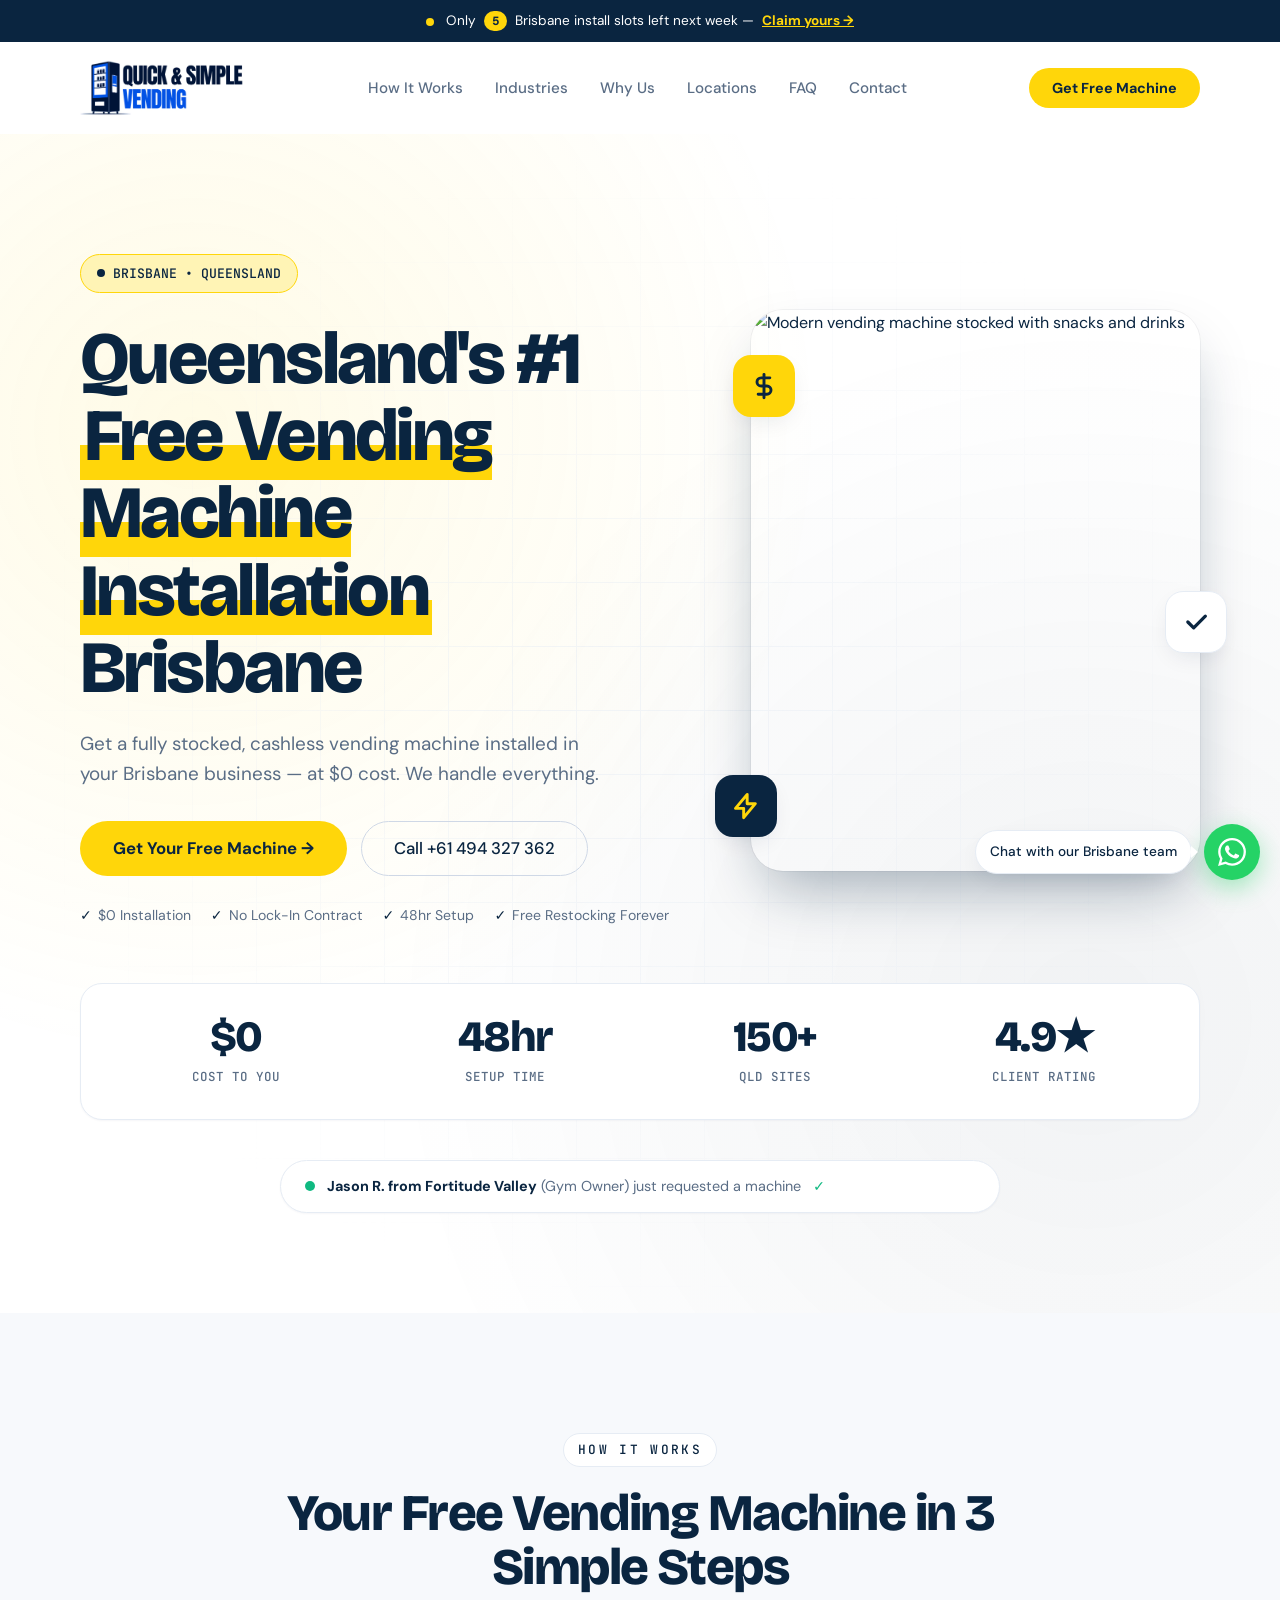
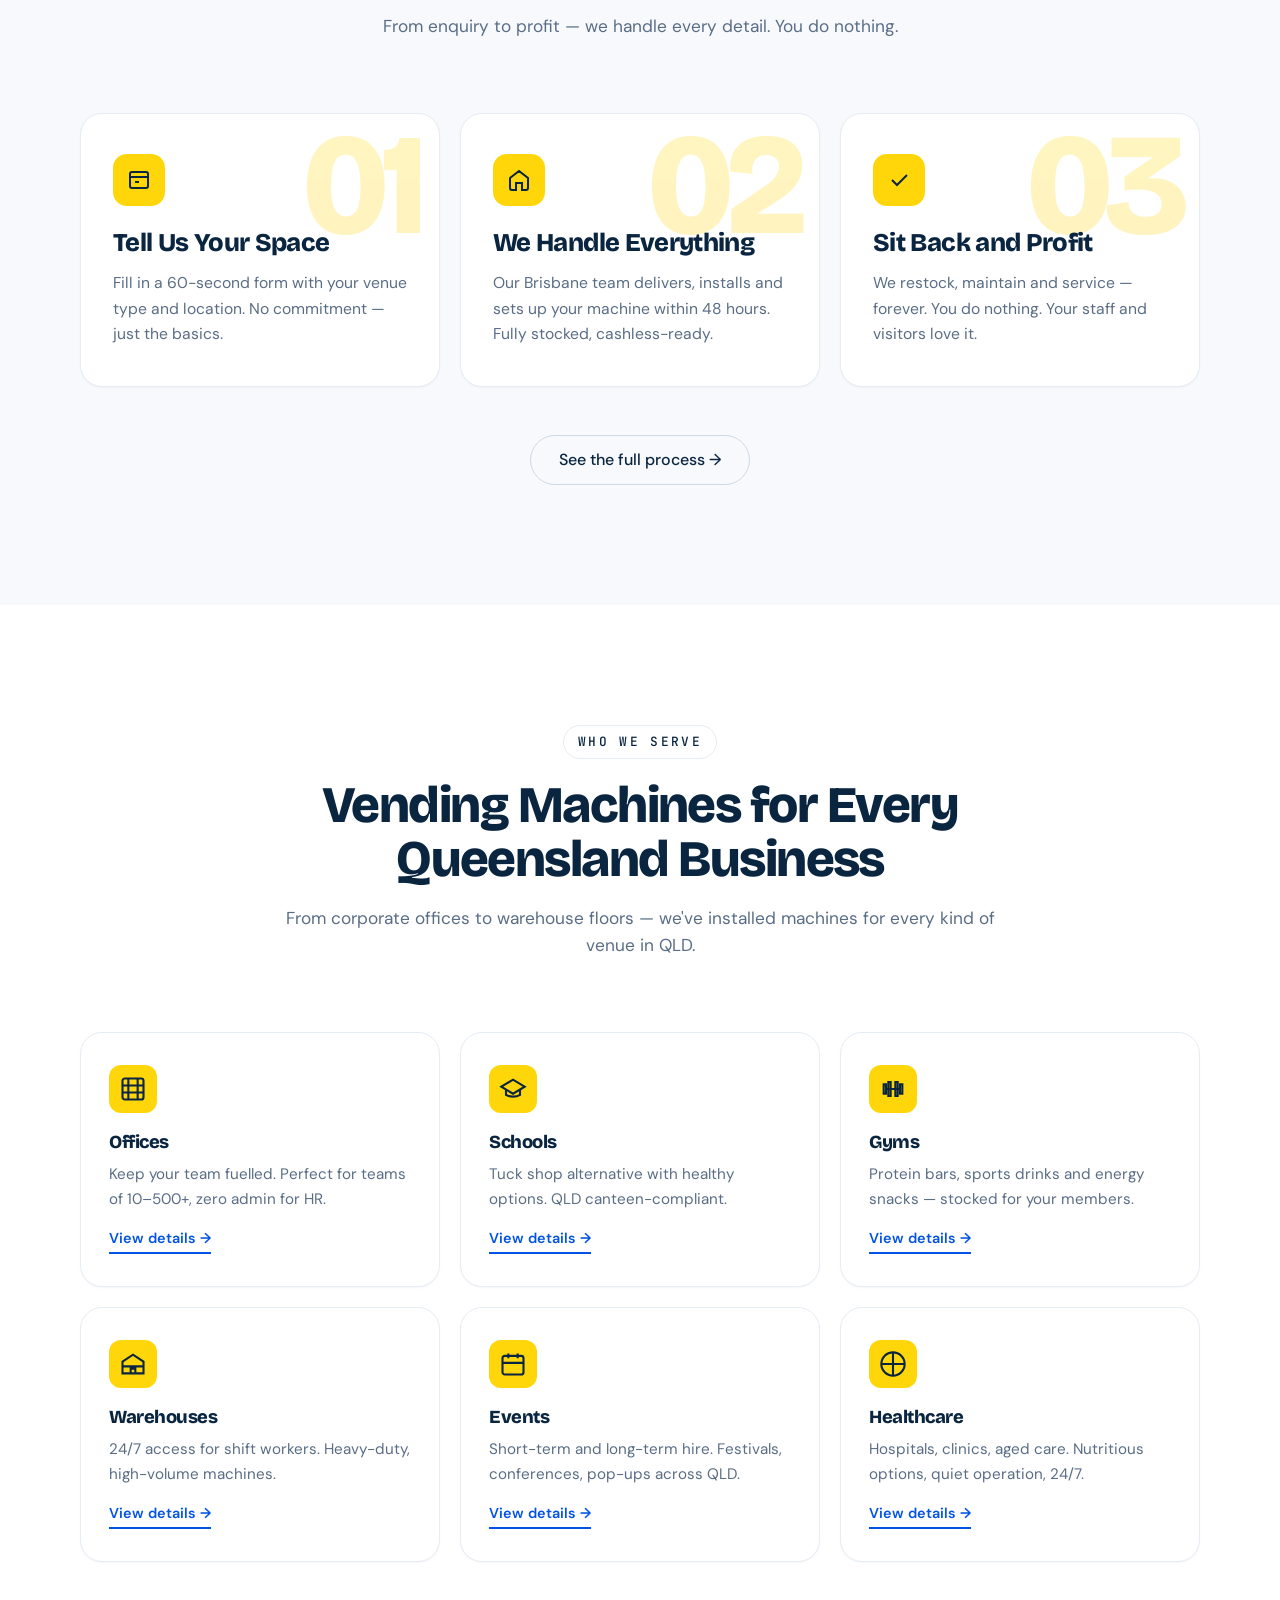
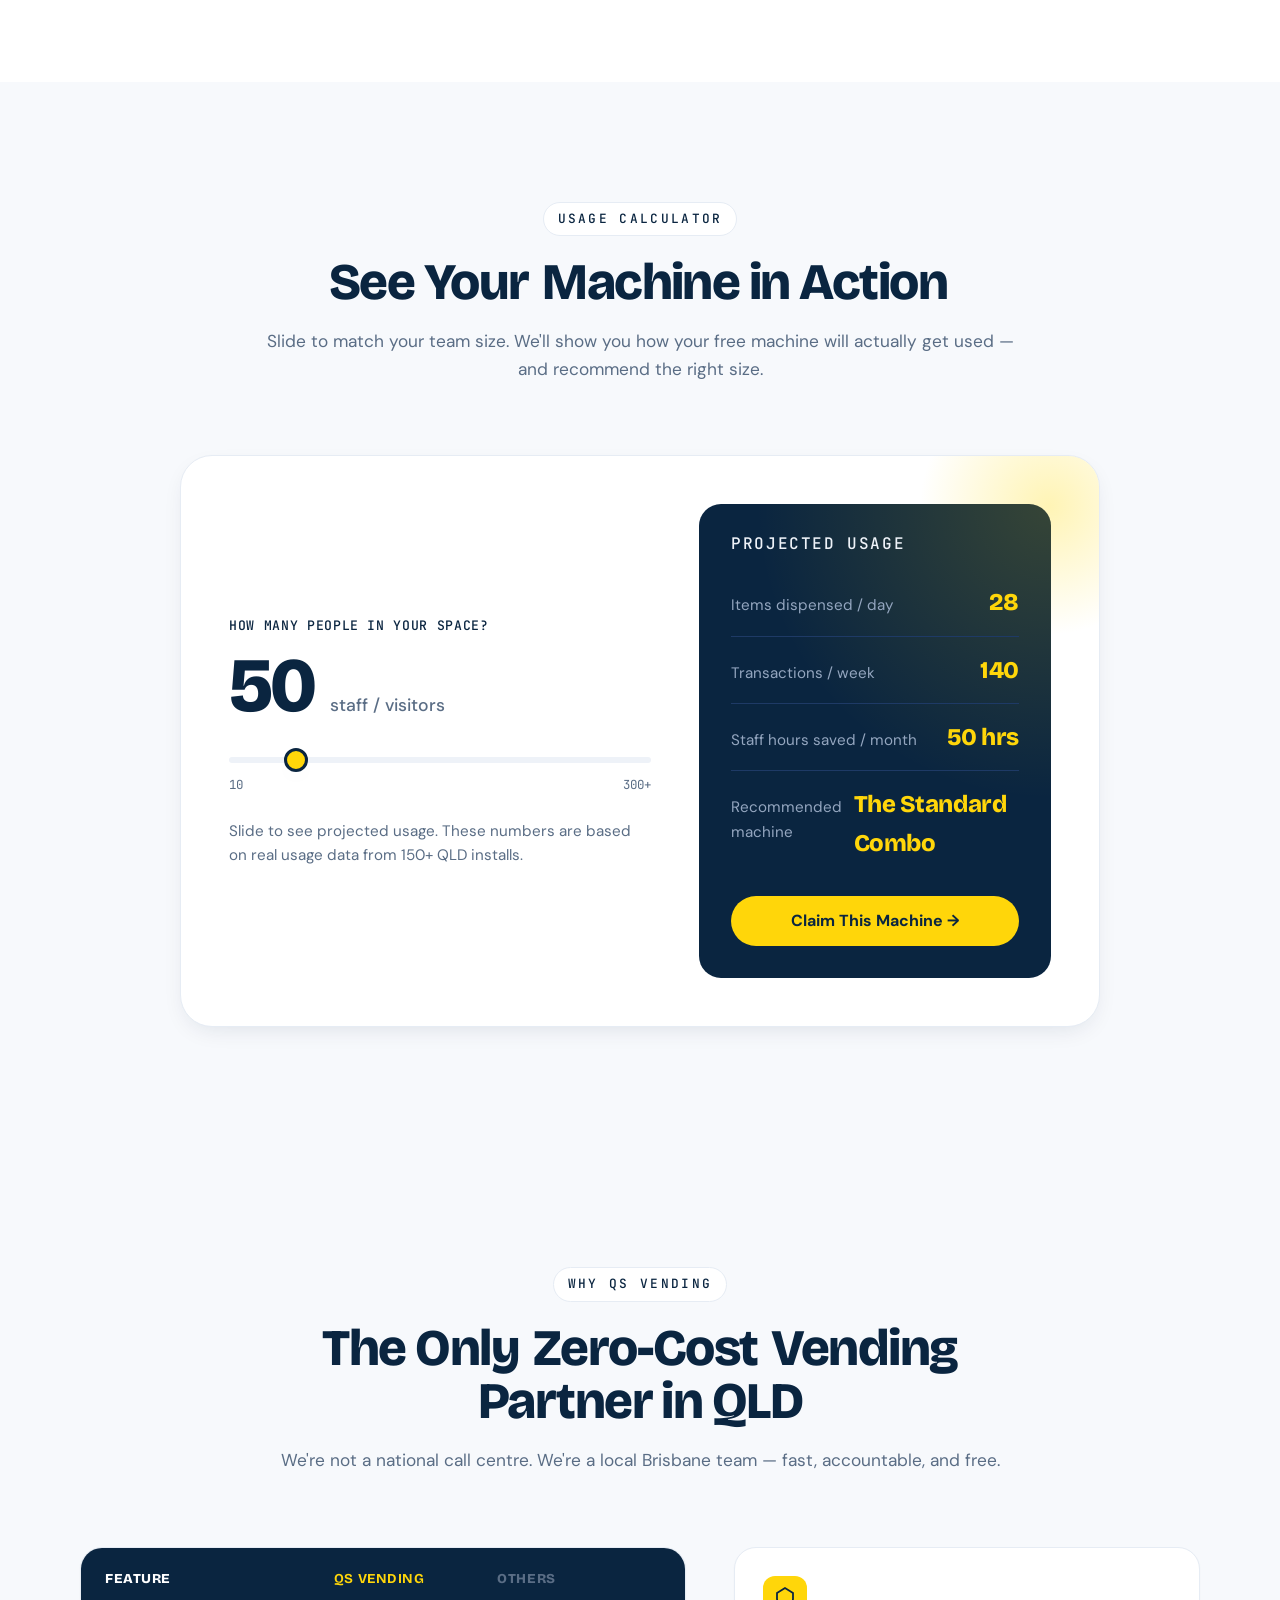
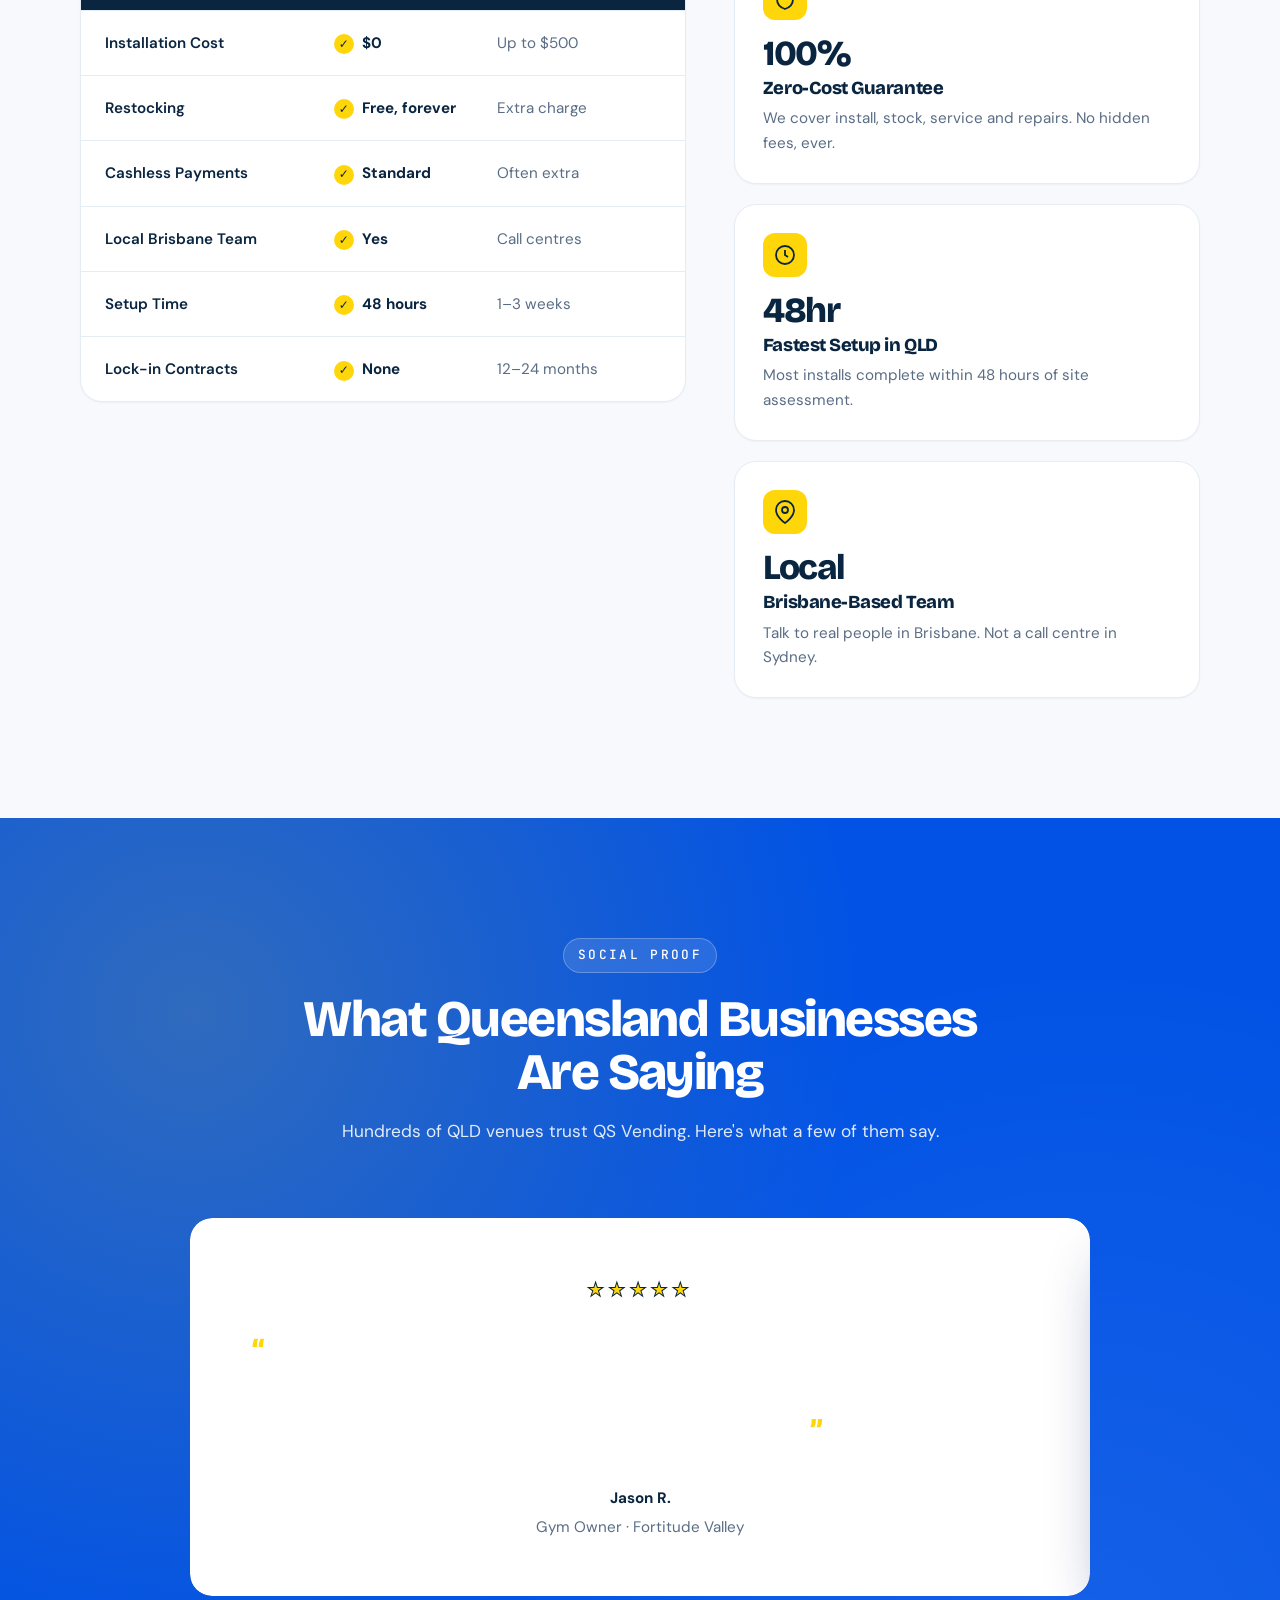
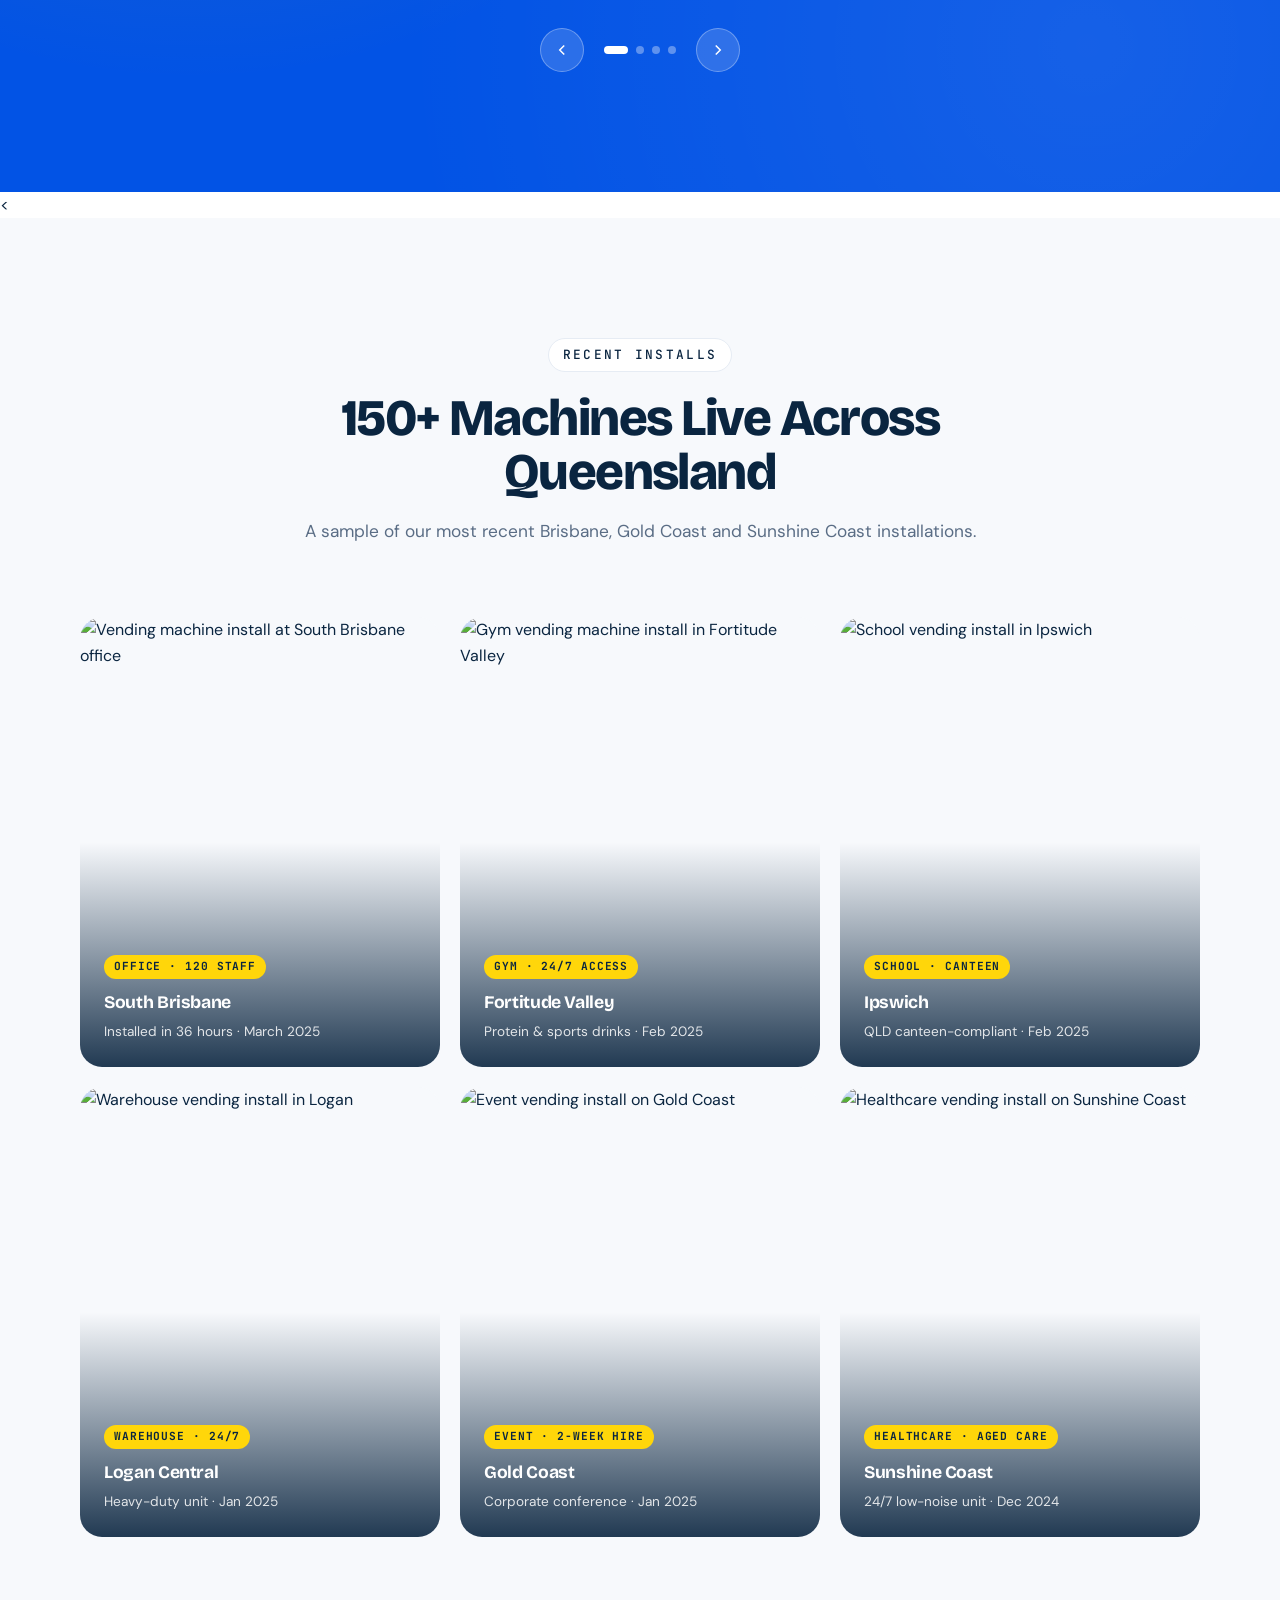
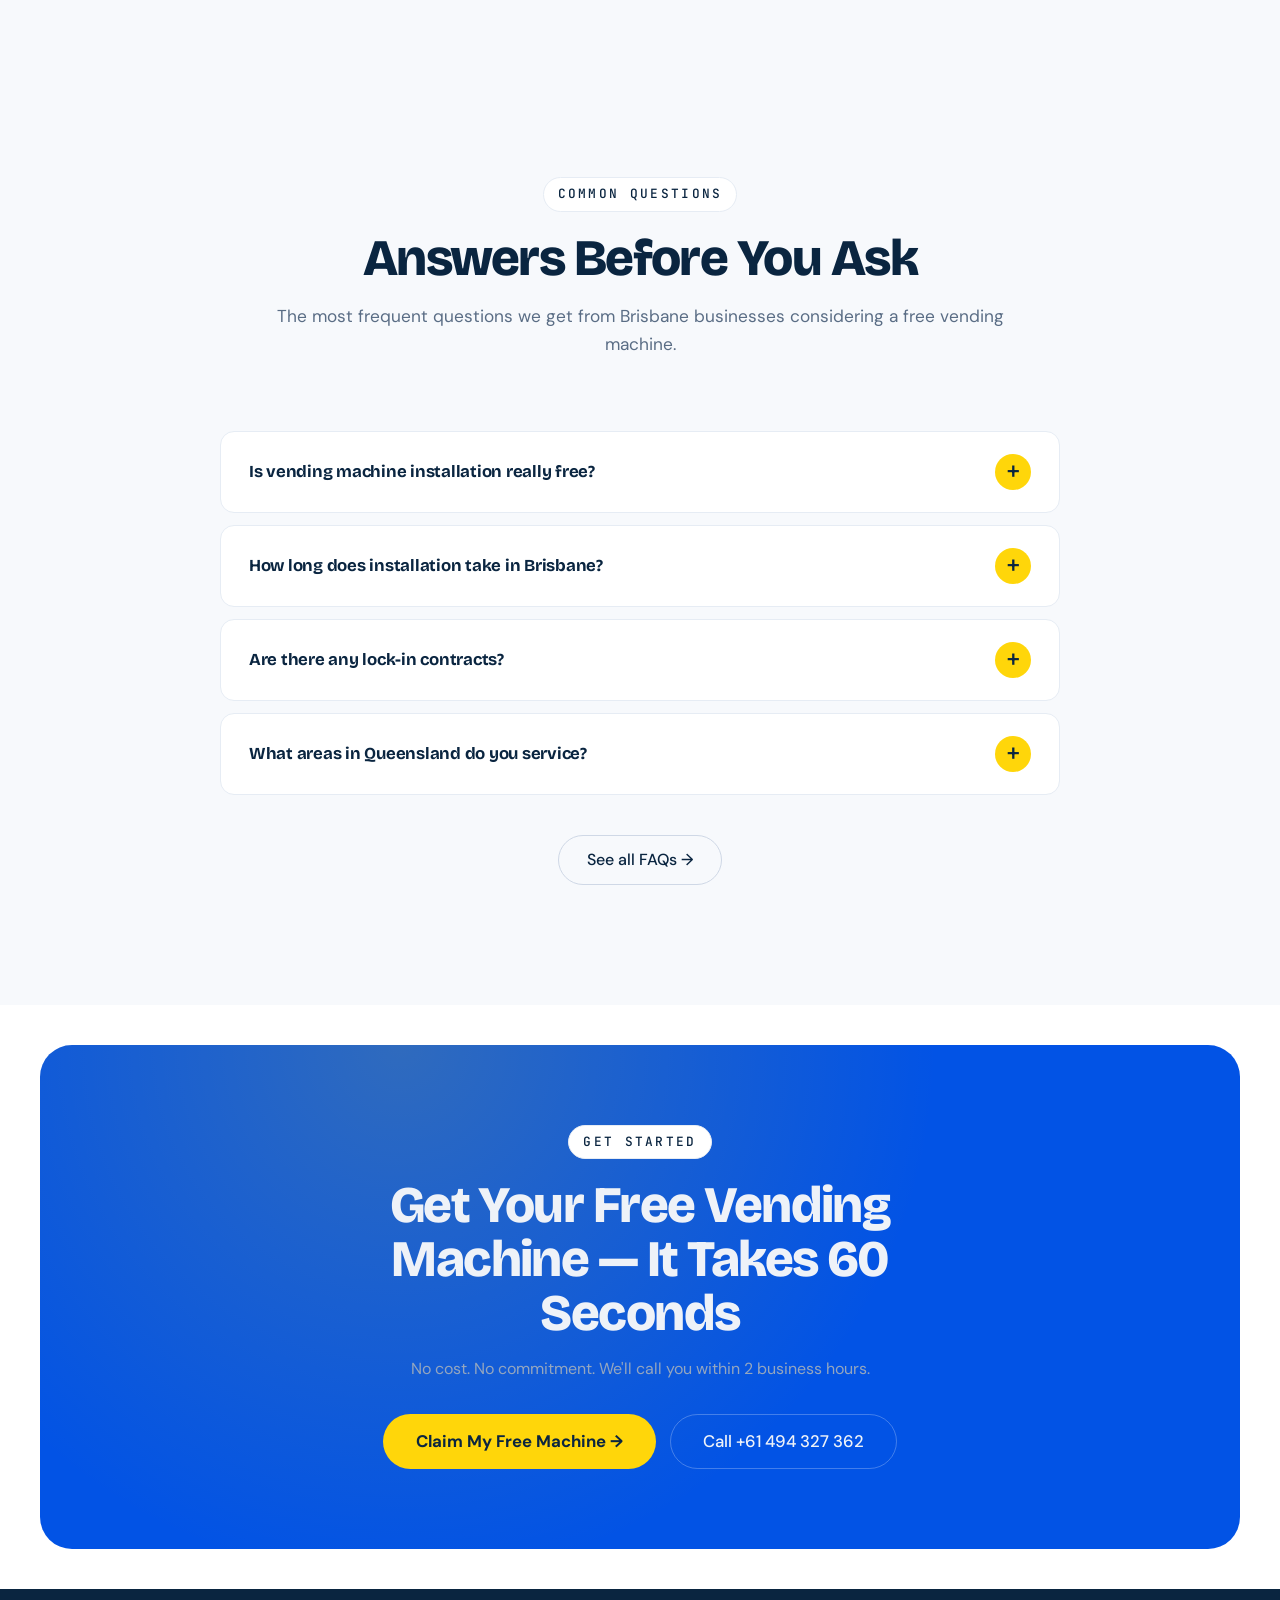
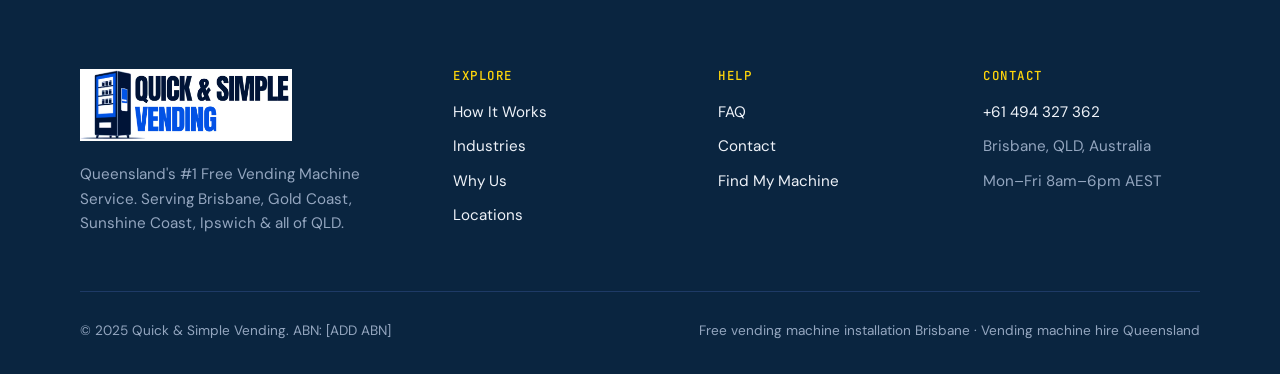
==== commit 1149998a: "Use brand blue for testimonials section + CTA strip Adds a .section-brand utility and applies it to " ====
--- a/index.html
+++ b/index.html
@@ -383,7 +383,7 @@
 </section>
 
 <!-- TESTIMONIALS -->
-<section id="testimonials">
+<section id="testimonials" class="section-brand">
   <div class="container">
     <div class="section-head">
       <span class="eyebrow">Social Proof</span>
--- a/styles.css
+++ b/styles.css
@@ -26,6 +26,11 @@
   --accent:        #FFD60A;
   --accent-dark:   #F4C200;
   --accent-soft:   #FFF4B5;
+
+  /* Brand blue (from logo) */
+  --brand-blue:      #0253E5;
+  --brand-blue-dark: #013FB3;
+  --brand-blue-soft: #DDE8FE;
 
   /* Text */
   --text:          #0A2540;
@@ -88,6 +93,8 @@
 h3 { font-size: clamp(1.2rem, 2.2vw, 1.6rem); }
 h4 { font-size: 1.08rem; }
 p { color: var(--text-muted); }
+p a, .faq-a a { color: var(--brand-blue); font-weight: 600; border-bottom: 1px solid currentColor; padding-bottom: 1px; transition: var(--transition); }
+p a:hover, .faq-a a:hover { color: var(--brand-blue-dark); }
 .mono { font-family: 'JetBrains Mono', monospace; }
 
 .on-dark h1, .on-dark h2, .on-dark h3, .on-dark h4 { color: var(--text-on-dark); }
@@ -107,6 +114,44 @@
 .section-dark { background: var(--bg-dark); color: var(--text-on-dark); }
 .section-dark p { color: var(--text-on-dark-muted); }
 .section-soft { background: var(--bg-soft); }
+
+/* Brand-blue section (on-brand punctuation between pale sections) */
+.section-brand {
+  background: var(--brand-blue);
+  color: #fff;
+  position: relative;
+  overflow: hidden;
+}
+.section-brand::before {
+  content: "";
+  position: absolute;
+  inset: 0;
+  background:
+    radial-gradient(circle at 15% 20%, rgba(255, 214, 10, 0.18), transparent 50%),
+    radial-gradient(circle at 85% 85%, rgba(255, 255, 255, 0.08), transparent 50%);
+  pointer-events: none;
+}
+.section-brand > .container { position: relative; z-index: 1; }
+.section-brand h1, .section-brand h2, .section-brand h3, .section-brand h4 { color: #fff; }
+.section-brand p { color: rgba(255, 255, 255, 0.88); }
+.section-brand .eyebrow {
+  background: rgba(255, 255, 255, 0.12);
+  border-color: rgba(255, 255, 255, 0.25);
+  color: #fff;
+}
+.section-brand .highlight::after { background: var(--accent); opacity: 0.95; }
+.section-brand .testimonial {
+  border-color: transparent;
+  box-shadow: 0 28px 60px -20px rgba(0, 30, 100, 0.45);
+}
+.section-brand .carousel-btn {
+  background: rgba(255, 255, 255, 0.15);
+  border-color: rgba(255, 255, 255, 0.3);
+  color: #fff;
+}
+.section-brand .carousel-btn:hover { background: #fff; color: var(--brand-blue); border-color: #fff; }
+.section-brand .dot { background: rgba(255, 255, 255, 0.35); }
+.section-brand .dot.active { background: #fff; }
 
 /* ========== REUSABLE BITS ========== */
 .eyebrow {
@@ -264,21 +309,20 @@
 .logo {
   display: inline-flex;
   align-items: center;
-  gap: 8px;
   line-height: 1;
   text-decoration: none;
 }
 .logo-img {
-  height: 38px;
+  height: 56px;
   width: auto;
   display: block;
   transition: transform 0.25s ease;
 }
 .logo:hover .logo-img { transform: scale(1.04); }
-.main-footer .logo-img { height: 44px; }
+.main-footer .logo-img { height: 72px; }
 @media (max-width: 640px) {
-  .logo-img { height: 32px; }
-  .main-footer .logo-img { height: 38px; }
+  .logo-img { height: 46px; }
+  .main-footer .logo-img { height: 60px; }
 }
 
 .nav-links { display: flex; gap: 32px; align-items: center; }
@@ -358,8 +402,10 @@
   .mobile-menu { display: block; }
   nav.main-nav .nav-cta { display: none; }
 }
-@media (max-width: 480px) {
-  .nav-inner { gap: 12px; }
+@media (max-width: 640px) {
+  nav.main-nav { padding: 10px 0; }
+  nav.main-nav.scrolled { padding: 8px 0; }
+  .nav-inner { gap: 12px; padding: 0 18px; }
 }
 
 /* ========== HERO ========== */
@@ -367,6 +413,13 @@
   position: relative;
   overflow: hidden;
   padding: 80px 0 100px;
+}
+@media (max-width: 768px) {
+  .hero { padding: 20px 0 60px; }
+  .hero-inner { padding-top: 0 !important; }
+  .hero-badge { margin-bottom: 18px; }
+  .hero h1 { margin-bottom: 16px; }
+  .hero-sub { margin-bottom: 24px; }
 }
 .hero-dark { background: var(--bg-dark); color: var(--text-on-dark); }
 .hero-dark h1, .hero-dark h2 { color: var(--text-on-dark); }
@@ -1195,8 +1248,8 @@
 .field select:focus,
 .field textarea:focus {
   outline: 0;
-  border-color: var(--primary);
-  box-shadow: 0 0 0 3px var(--accent-soft);
+  border-color: var(--brand-blue);
+  box-shadow: 0 0 0 3px var(--brand-blue-soft);
 }
 .field select {
   appearance: none;
@@ -1255,9 +1308,9 @@
 /* ========== CTA STRIP ========== */
 .cta-strip {
   padding: 80px 40px;
-  background: var(--bg-dark);
+  background: var(--brand-blue);
   border-radius: var(--radius-xl);
-  color: var(--text-on-dark);
+  color: #fff;
   text-align: center;
   position: relative;
   overflow: hidden;
@@ -2202,8 +2255,8 @@
 }
 .checker-input-row input:focus {
   outline: 0;
-  border-color: var(--primary);
-  box-shadow: 0 0 0 3px var(--accent-soft);
+  border-color: var(--brand-blue);
+  box-shadow: 0 0 0 3px var(--brand-blue-soft);
 }
 .checker-input-row input::placeholder { color: var(--text-muted); letter-spacing: 0.05em; }
 .checker-input-row .btn {
@@ -2392,11 +2445,13 @@
   gap: 4px;
   margin-top: 16px;
   font-weight: 600;
-  color: var(--primary);
+  color: var(--brand-blue);
   font-size: 0.9rem;
-  border-bottom: 2px solid var(--accent);
+  border-bottom: 2px solid var(--brand-blue);
   padding-bottom: 2px;
-}
+  transition: var(--transition);
+}
+.feature-card .f-link:hover { color: var(--brand-blue-dark); border-bottom-color: var(--brand-blue-dark); gap: 8px; }
 
 /* ========== INLINE CTA BLOCK ========== */
 .mini-cta {
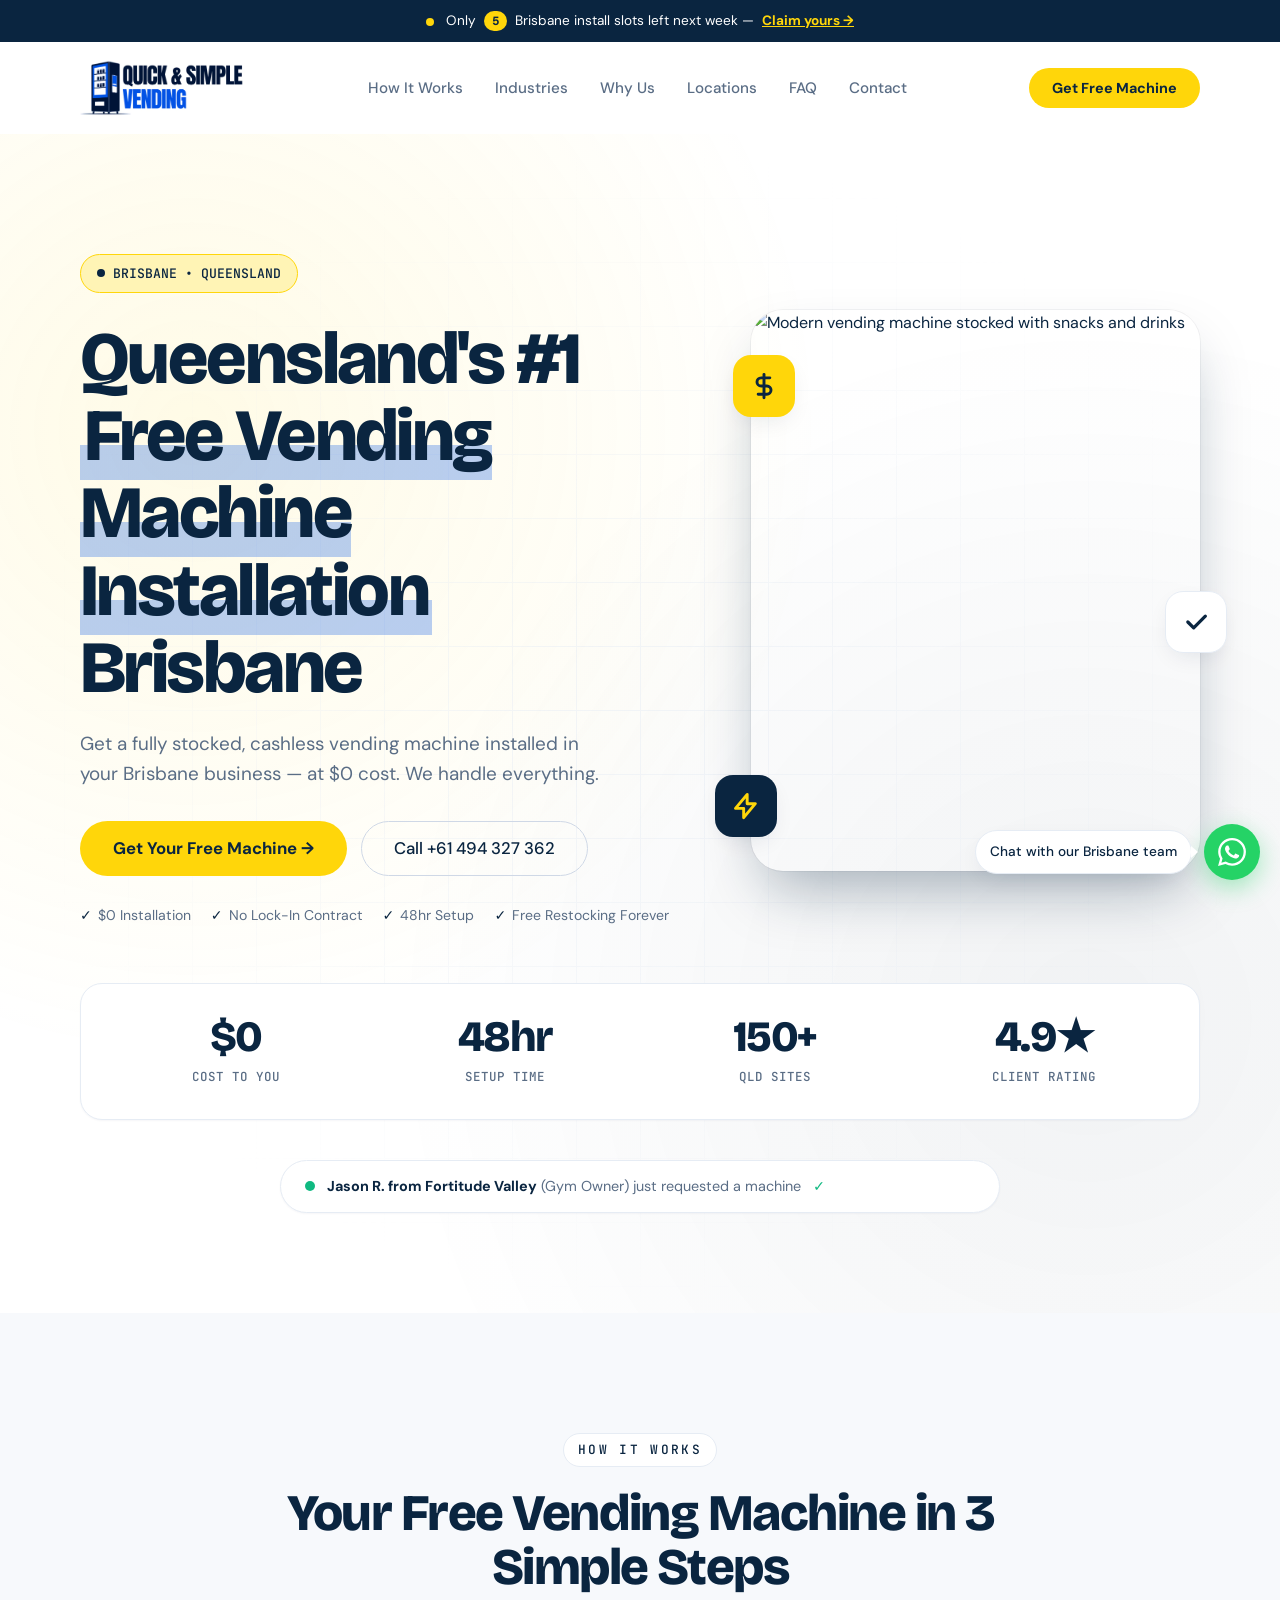
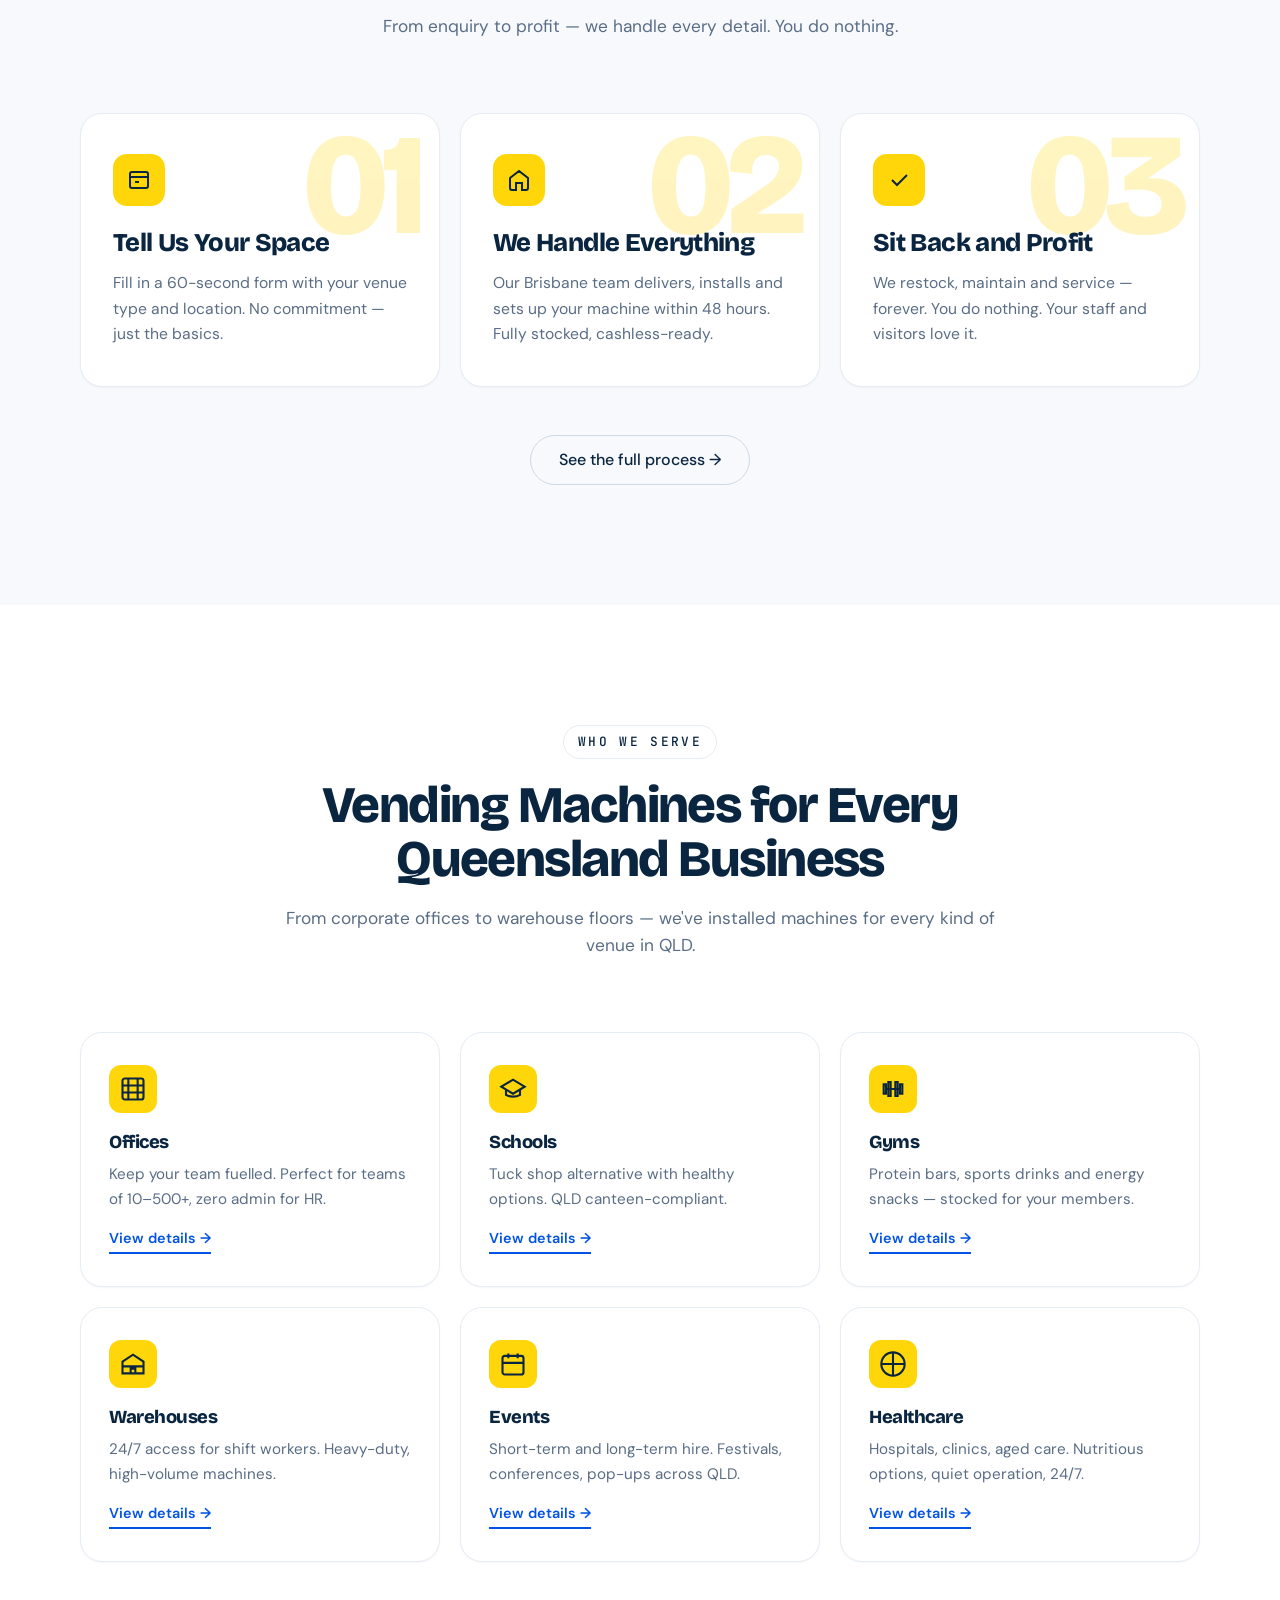
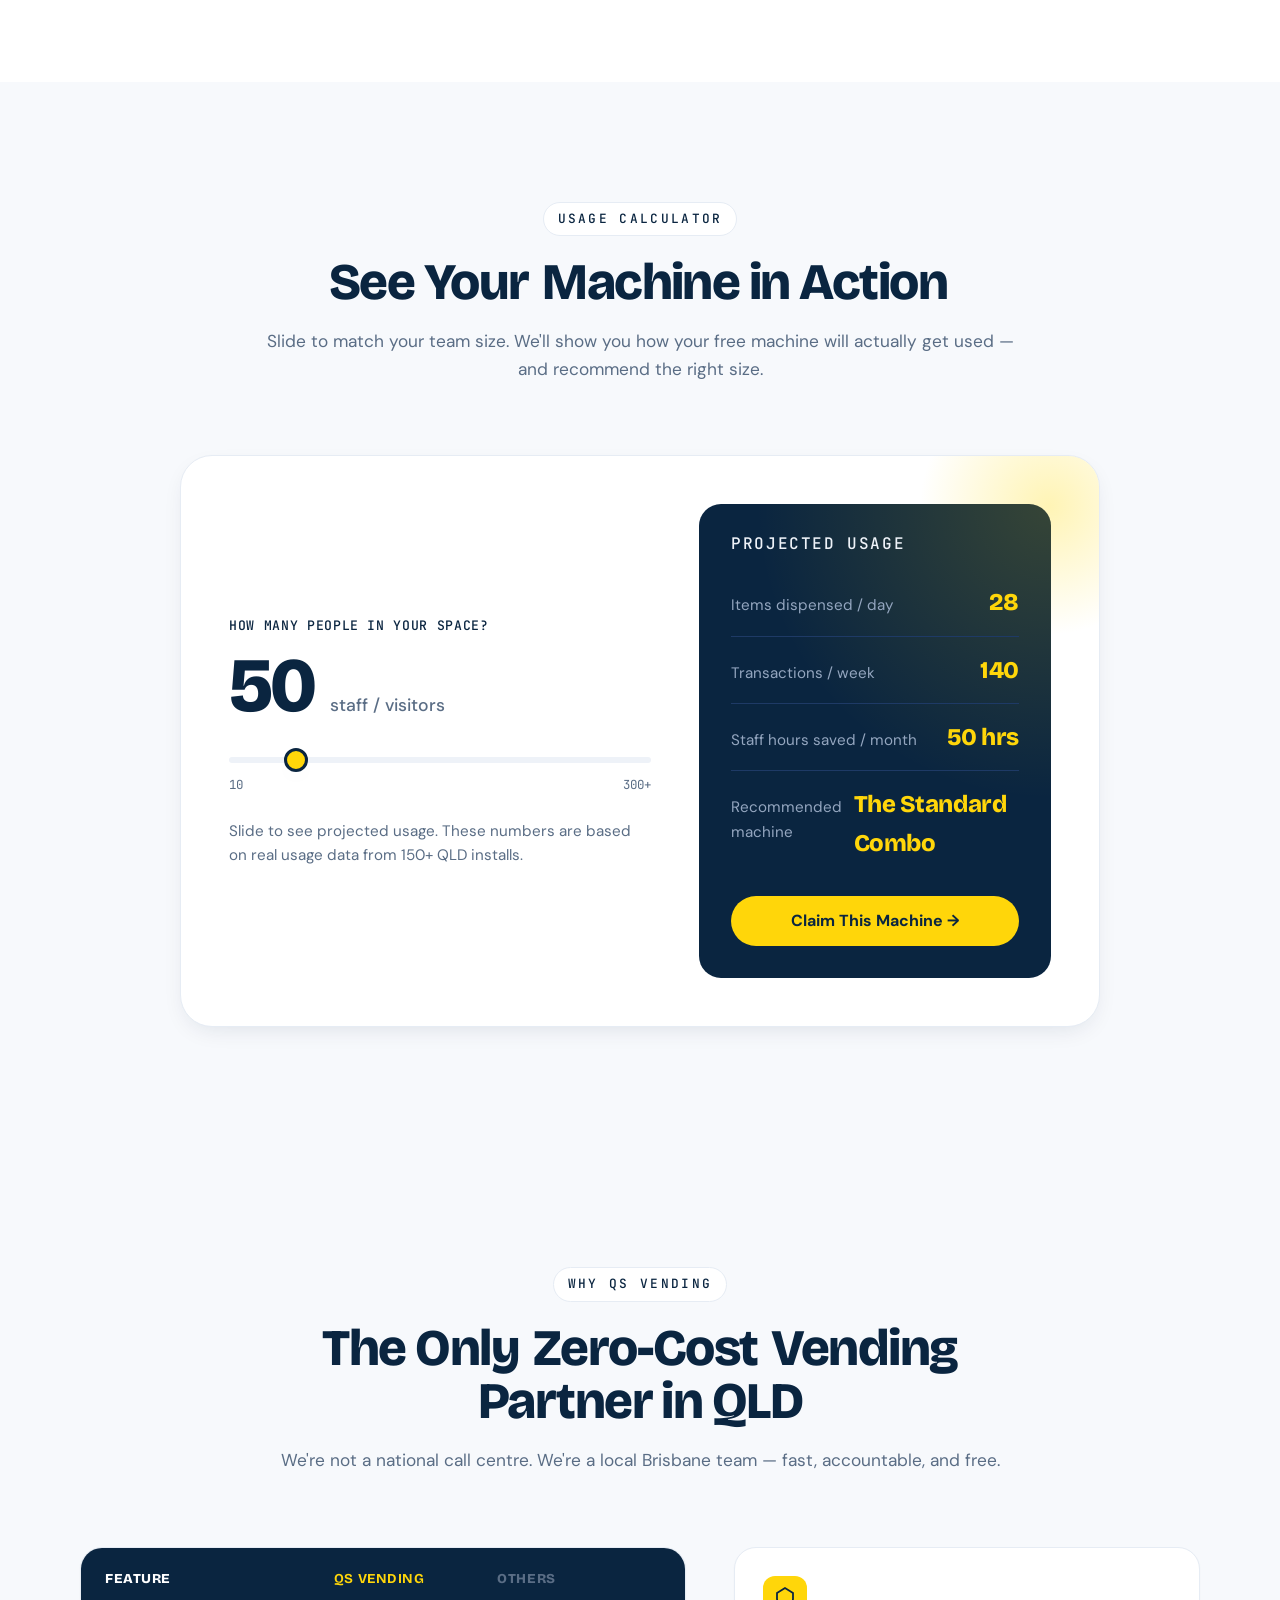
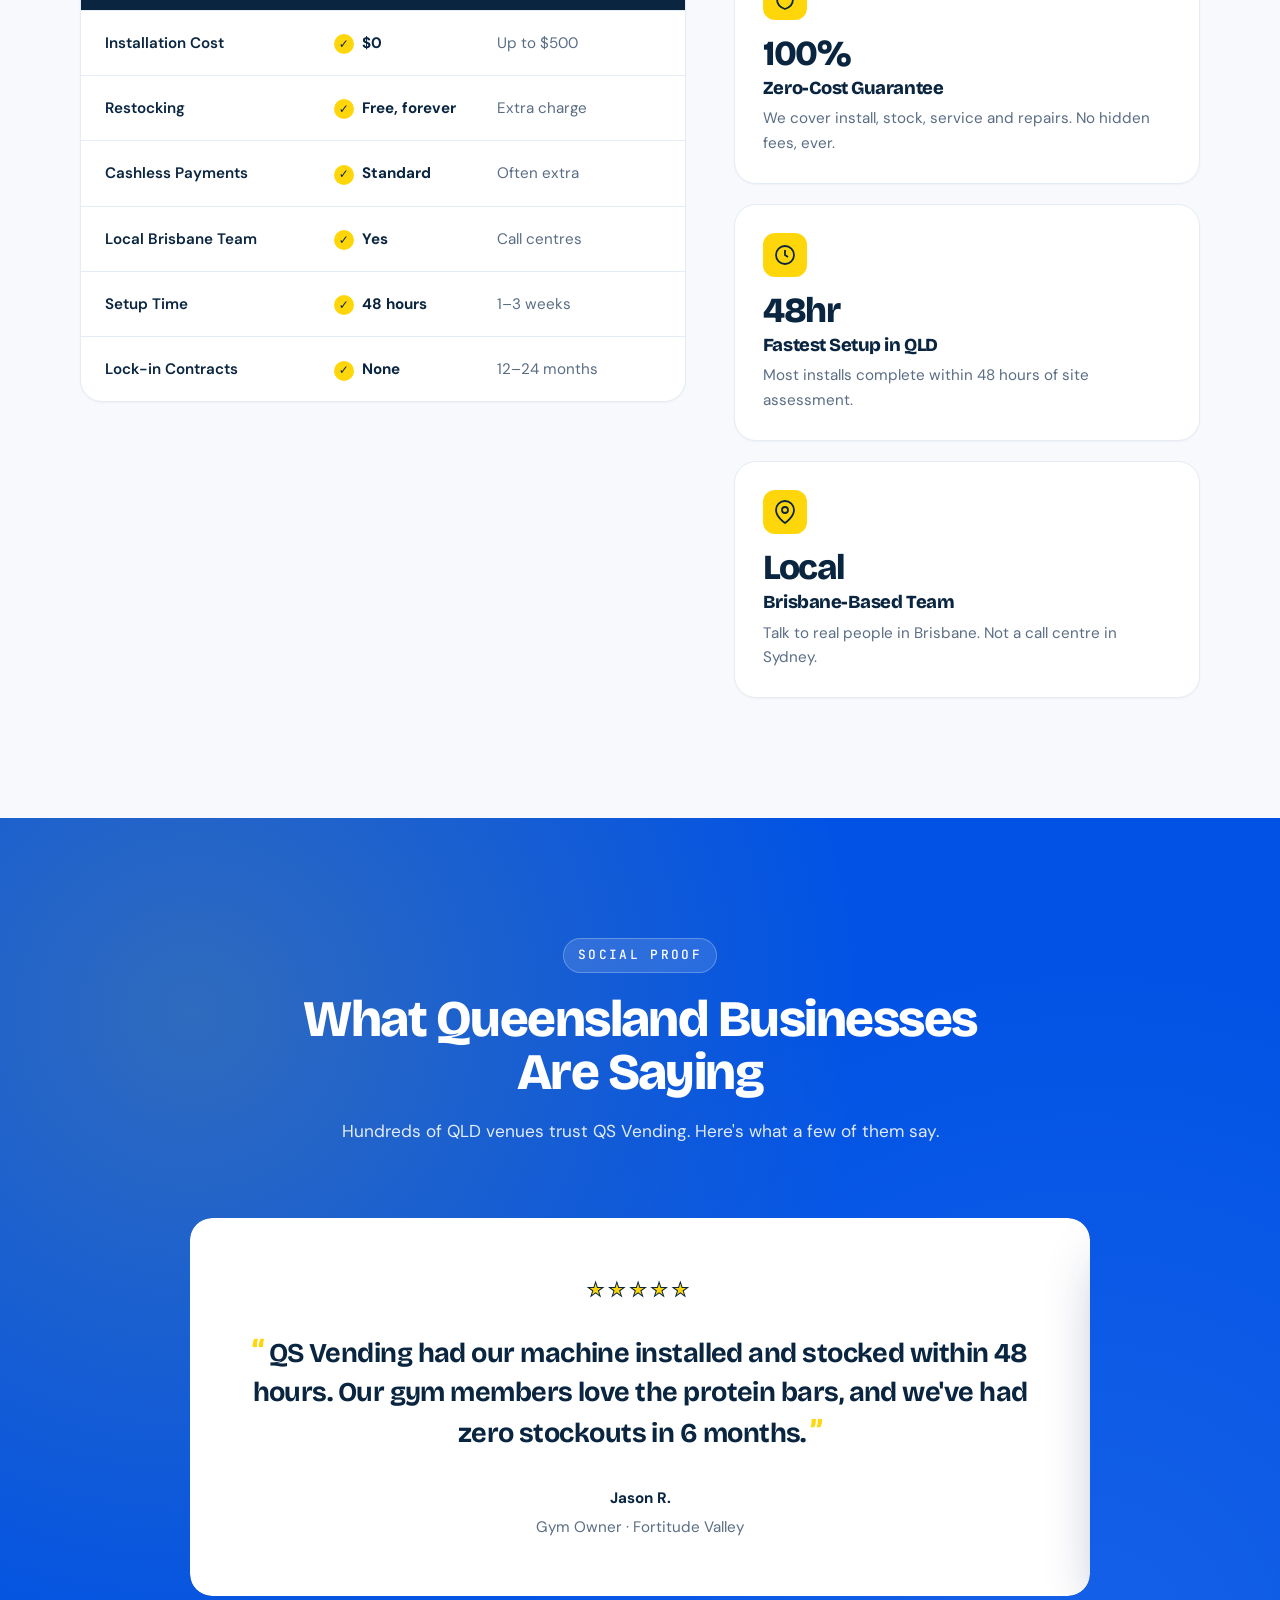
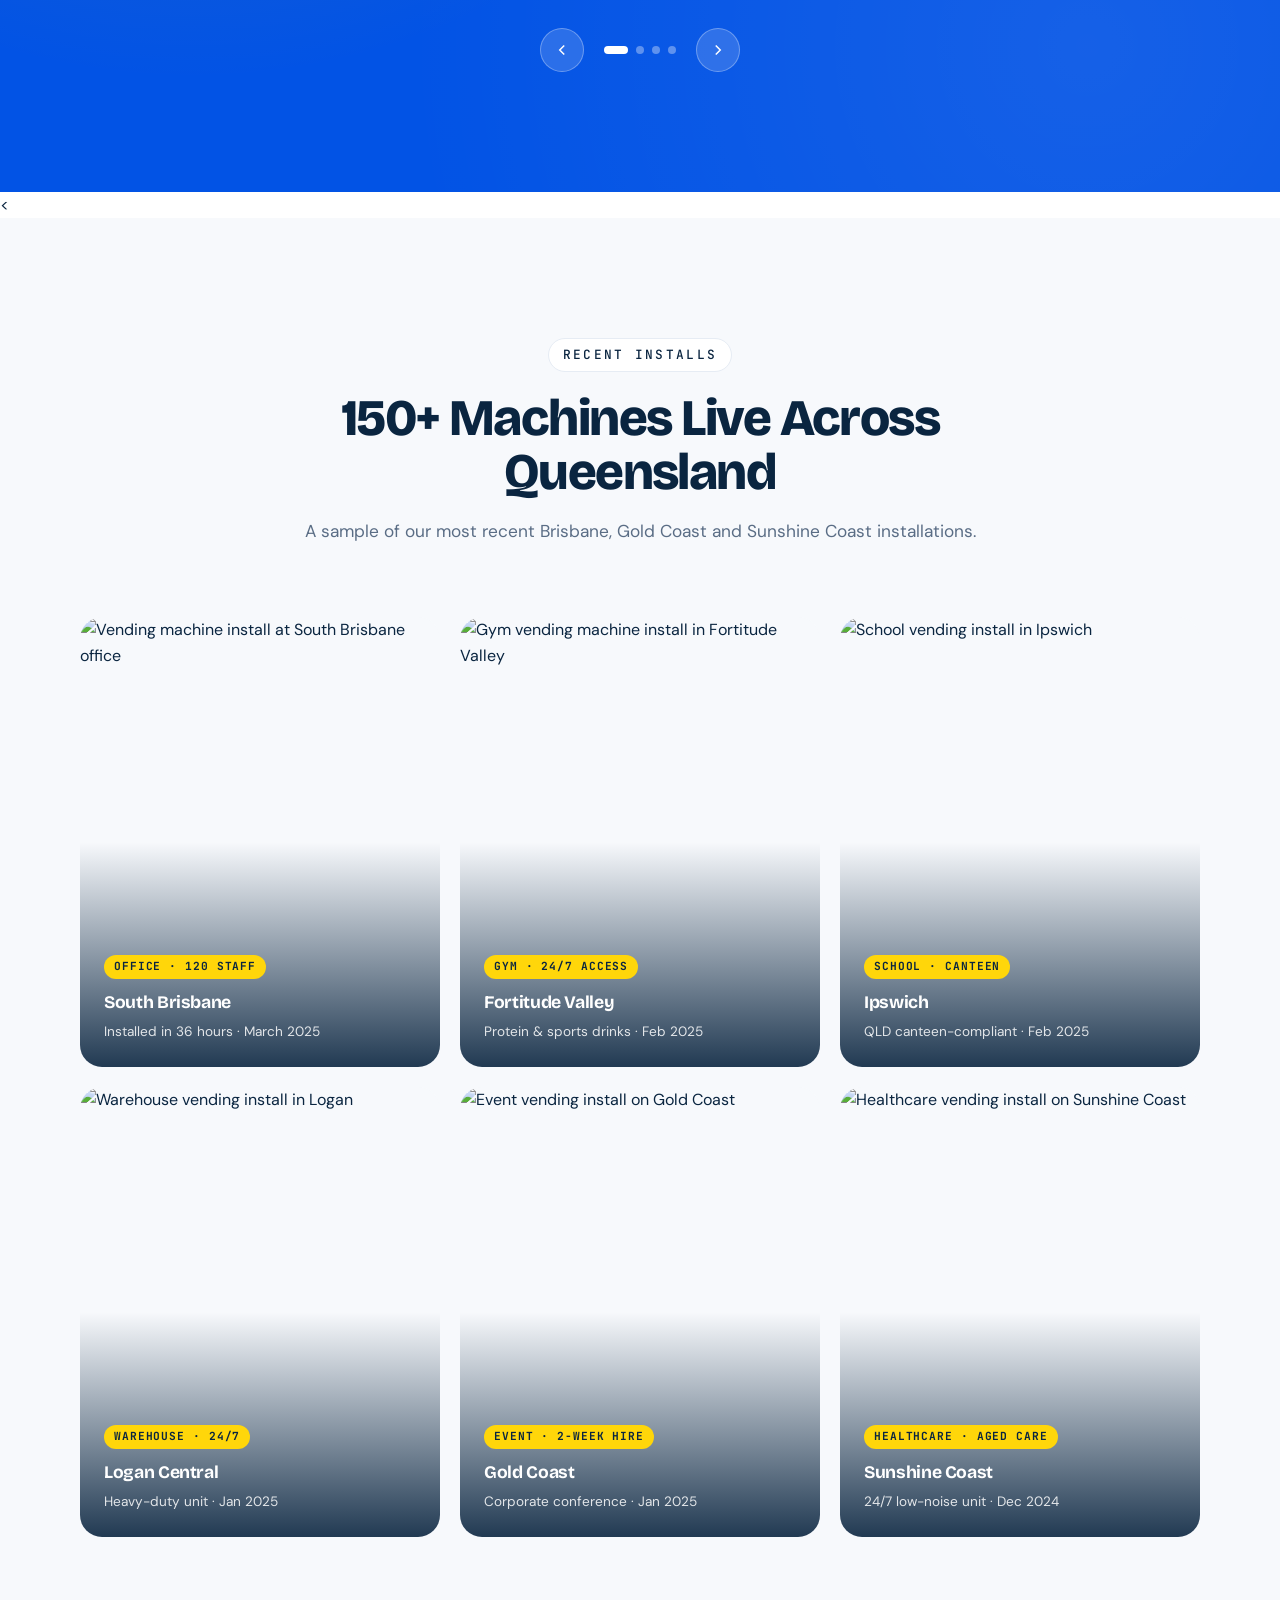
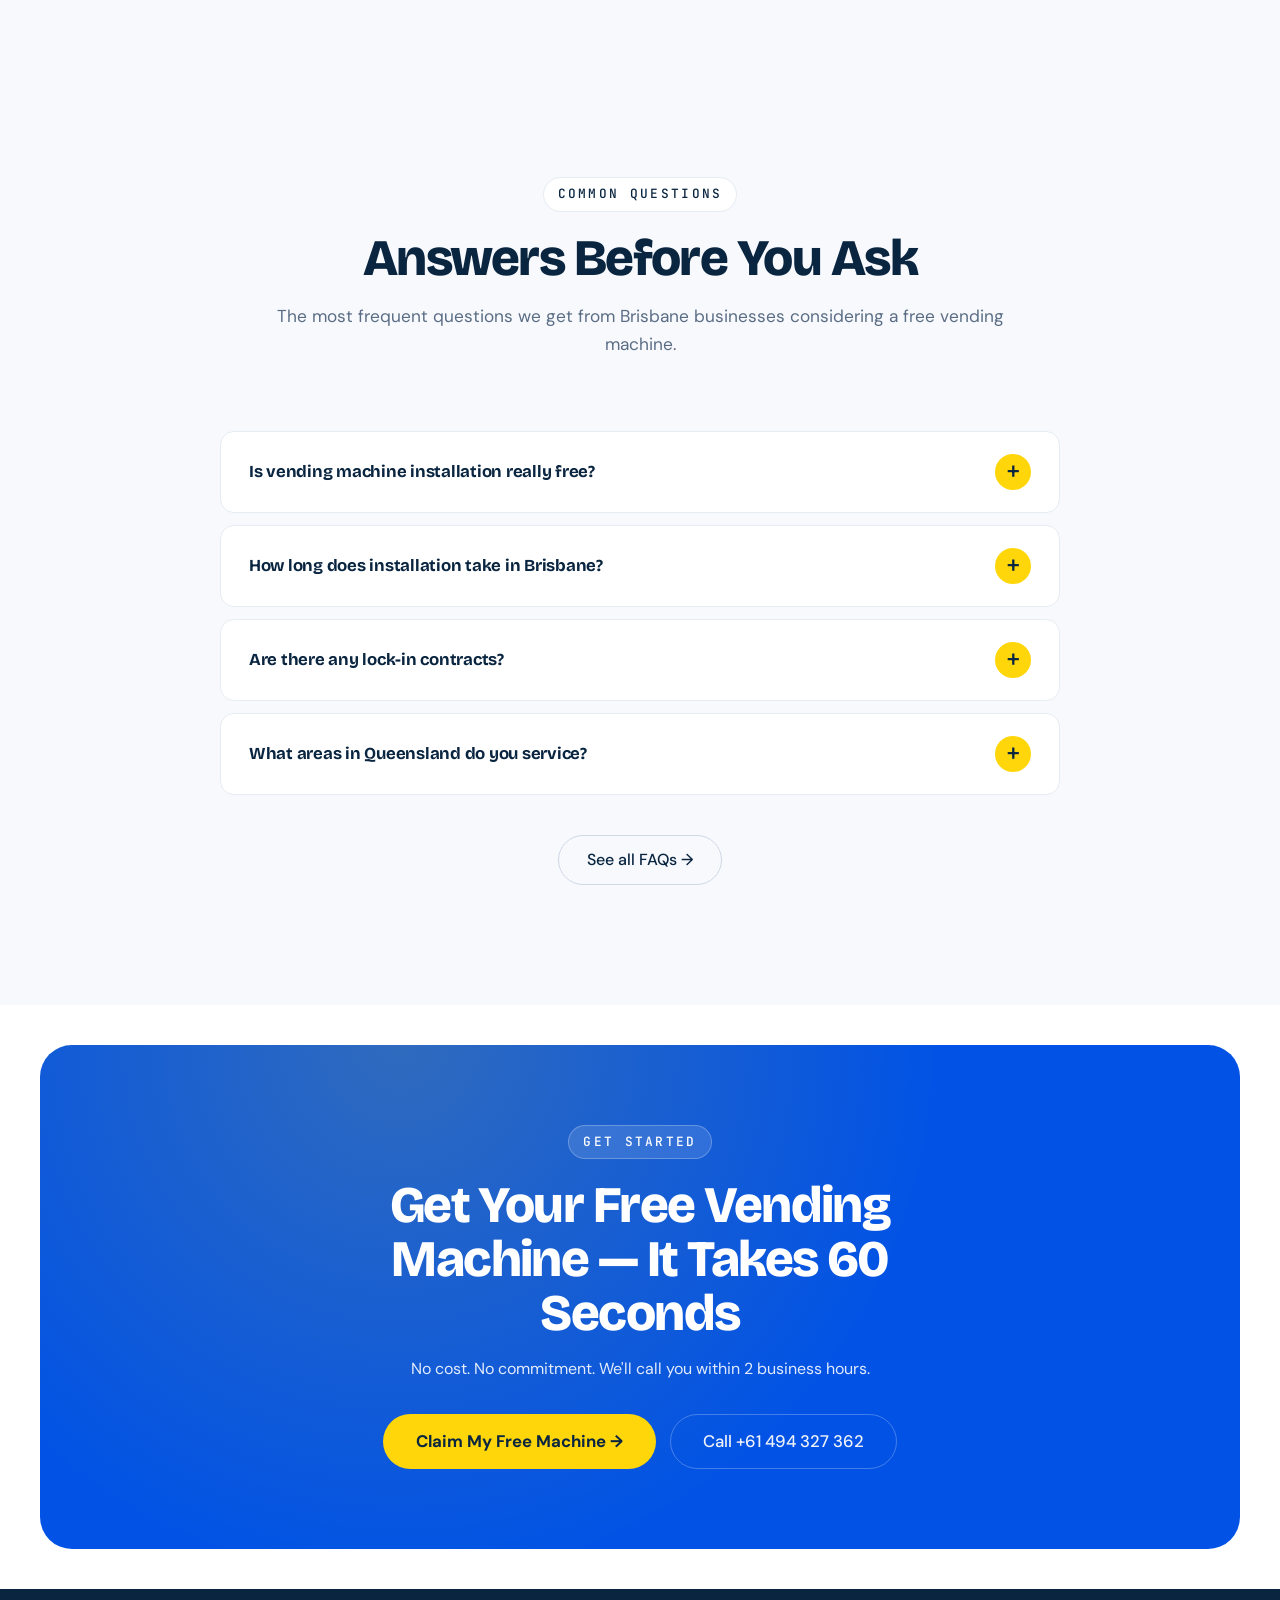
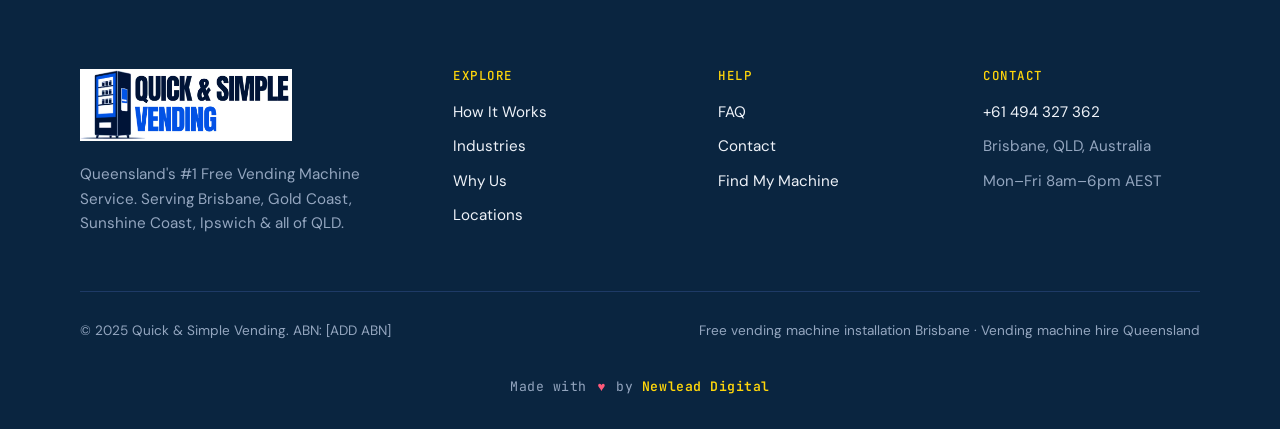
==== commit a3df2593: "Add Newlead Digital credit to footer Small centered credit line beneath the footer-bottom on every p" ====
--- a/index.html
+++ b/index.html
@@ -576,6 +576,7 @@
       <div>© 2025 Quick &amp; Simple Vending. ABN: [ADD ABN]</div>
       <div class="footer-keywords">Free vending machine installation Brisbane · Vending machine hire Queensland</div>
     </div>
+    <div class="footer-credit">Made with <span class="heart" aria-label="love">♥</span> by <a href="https://newleadigital.com" target="_blank" rel="noopener">Newlead Digital</a></div>
   </div>
 </footer>
 
--- a/styles.css
+++ b/styles.css
@@ -144,6 +144,11 @@
   border-color: transparent;
   box-shadow: 0 28px 60px -20px rgba(0, 30, 100, 0.45);
 }
+/* Restore dark text on white testimonial cards inside a brand-blue section */
+.section-brand .testimonial-quote { color: var(--primary); }
+.section-brand .testimonial-meta { color: var(--text-muted); }
+.section-brand .testimonial-meta strong { color: var(--primary); }
+.section-brand .stars { color: var(--accent); }
 .section-brand .carousel-btn {
   background: rgba(255, 255, 255, 0.15);
   border-color: rgba(255, 255, 255, 0.3);
@@ -189,11 +194,13 @@
   right: -0.02em;
   bottom: 0.05em;
   height: 0.32em;
-  background: var(--accent);
+  background: var(--brand-blue);
   z-index: -1;
-  opacity: 0.7;
+  opacity: 0.25;
   border-radius: 2px;
 }
+/* Keep a yellow highlight inside the brand-blue section for contrast */
+.section-brand .highlight::after { background: var(--accent); opacity: 0.9; }
 
 /* ========== BUTTONS ========== */
 .btn {
@@ -394,7 +401,20 @@
   color: var(--primary);
   border-bottom: 1px solid var(--border);
 }
-.mobile-menu .btn { margin-top: 24px; width: 100%; }
+.mobile-menu a.btn {
+  display: inline-flex;
+  justify-content: center;
+  align-items: center;
+  padding: 18px 28px;
+  border-bottom: 0;
+  margin-top: 28px;
+  width: 100%;
+  font-size: 1rem;
+  background: var(--accent);
+  color: var(--primary);
+  border-radius: 100px;
+}
+.mobile-menu a.btn:hover { background: var(--accent-dark); }
 
 @media (max-width: 1024px) {
   .nav-links { display: none; }
@@ -513,7 +533,7 @@
 
 .hero h1 { max-width: 980px; margin: 0 auto 24px; }
 .hero h1 .accent-underline {
-  background: linear-gradient(180deg, transparent 60%, var(--accent) 60%);
+  background: linear-gradient(180deg, transparent 60%, rgba(2, 83, 229, 0.28) 60%);
   padding: 0 0.05em;
 }
 .hero-sub {
@@ -653,12 +673,15 @@
   right: 20px;
   font-family: 'Bricolage Grotesque', sans-serif;
   font-weight: 800;
-  font-size: 9rem;
+  font-size: clamp(6rem, 14vw, 9rem);
   color: var(--accent);
   opacity: 0.25;
   line-height: 1;
   letter-spacing: -0.05em;
   pointer-events: none;
+}
+@media (max-width: 640px) {
+  .step-num { right: 16px; opacity: 0.2; }
 }
 .step-card h3 { margin-bottom: 14px; position: relative; }
 .step-card p { position: relative; font-size: 0.98rem; }
@@ -1324,8 +1347,13 @@
   background: radial-gradient(circle at 30% 0%, rgba(255, 214, 10, 0.18), transparent 55%);
 }
 .cta-strip > * { position: relative; z-index: 1; }
-.cta-strip h2 { color: var(--text-on-dark); max-width: 700px; margin: 0 auto 16px; }
-.cta-strip p { color: var(--text-on-dark-muted); max-width: 580px; margin: 0 auto 32px; }
+.cta-strip h2 { color: #fff; max-width: 700px; margin: 0 auto 16px; }
+.cta-strip p { color: rgba(255, 255, 255, 0.88); max-width: 580px; margin: 0 auto 32px; }
+.cta-strip .eyebrow {
+  background: rgba(255, 255, 255, 0.12);
+  border-color: rgba(255, 255, 255, 0.25);
+  color: #fff;
+}
 .cta-strip-buttons { display: flex; gap: 14px; justify-content: center; flex-wrap: wrap; }
 .cta-strip .btn-outline { border-color: rgba(255,255,255,0.25); color: var(--text-on-dark); }
 .cta-strip .btn-outline:hover { border-color: var(--accent); color: var(--accent); background: transparent; }
@@ -1377,6 +1405,34 @@
 }
 .footer-keywords { max-width: 520px; text-align: right; }
 @media (max-width: 768px) { .footer-keywords { text-align: left; } }
+
+.footer-credit {
+  text-align: center;
+  padding: 20px 0 0;
+  margin-top: 14px;
+  font-size: 0.82rem;
+  color: var(--text-on-dark-muted);
+  font-family: 'JetBrains Mono', monospace;
+  letter-spacing: 0.04em;
+}
+.footer-credit .heart {
+  color: #FF5A7A;
+  display: inline-block;
+  animation: heartBeat 1.8s ease-in-out infinite;
+  margin: 0 2px;
+}
+.footer-credit a {
+  color: var(--accent);
+  font-weight: 600;
+  border-bottom: 1px solid transparent;
+  transition: border-color 0.25s ease, color 0.25s ease;
+}
+.footer-credit a:hover { color: var(--bg); border-bottom-color: currentColor; }
+@keyframes heartBeat {
+  0%, 100% { transform: scale(1); }
+  30% { transform: scale(1.2); }
+  60% { transform: scale(1); }
+}
 
 /* ========== STICKY MOBILE CTA ========== */
 .mobile-cta-bar {
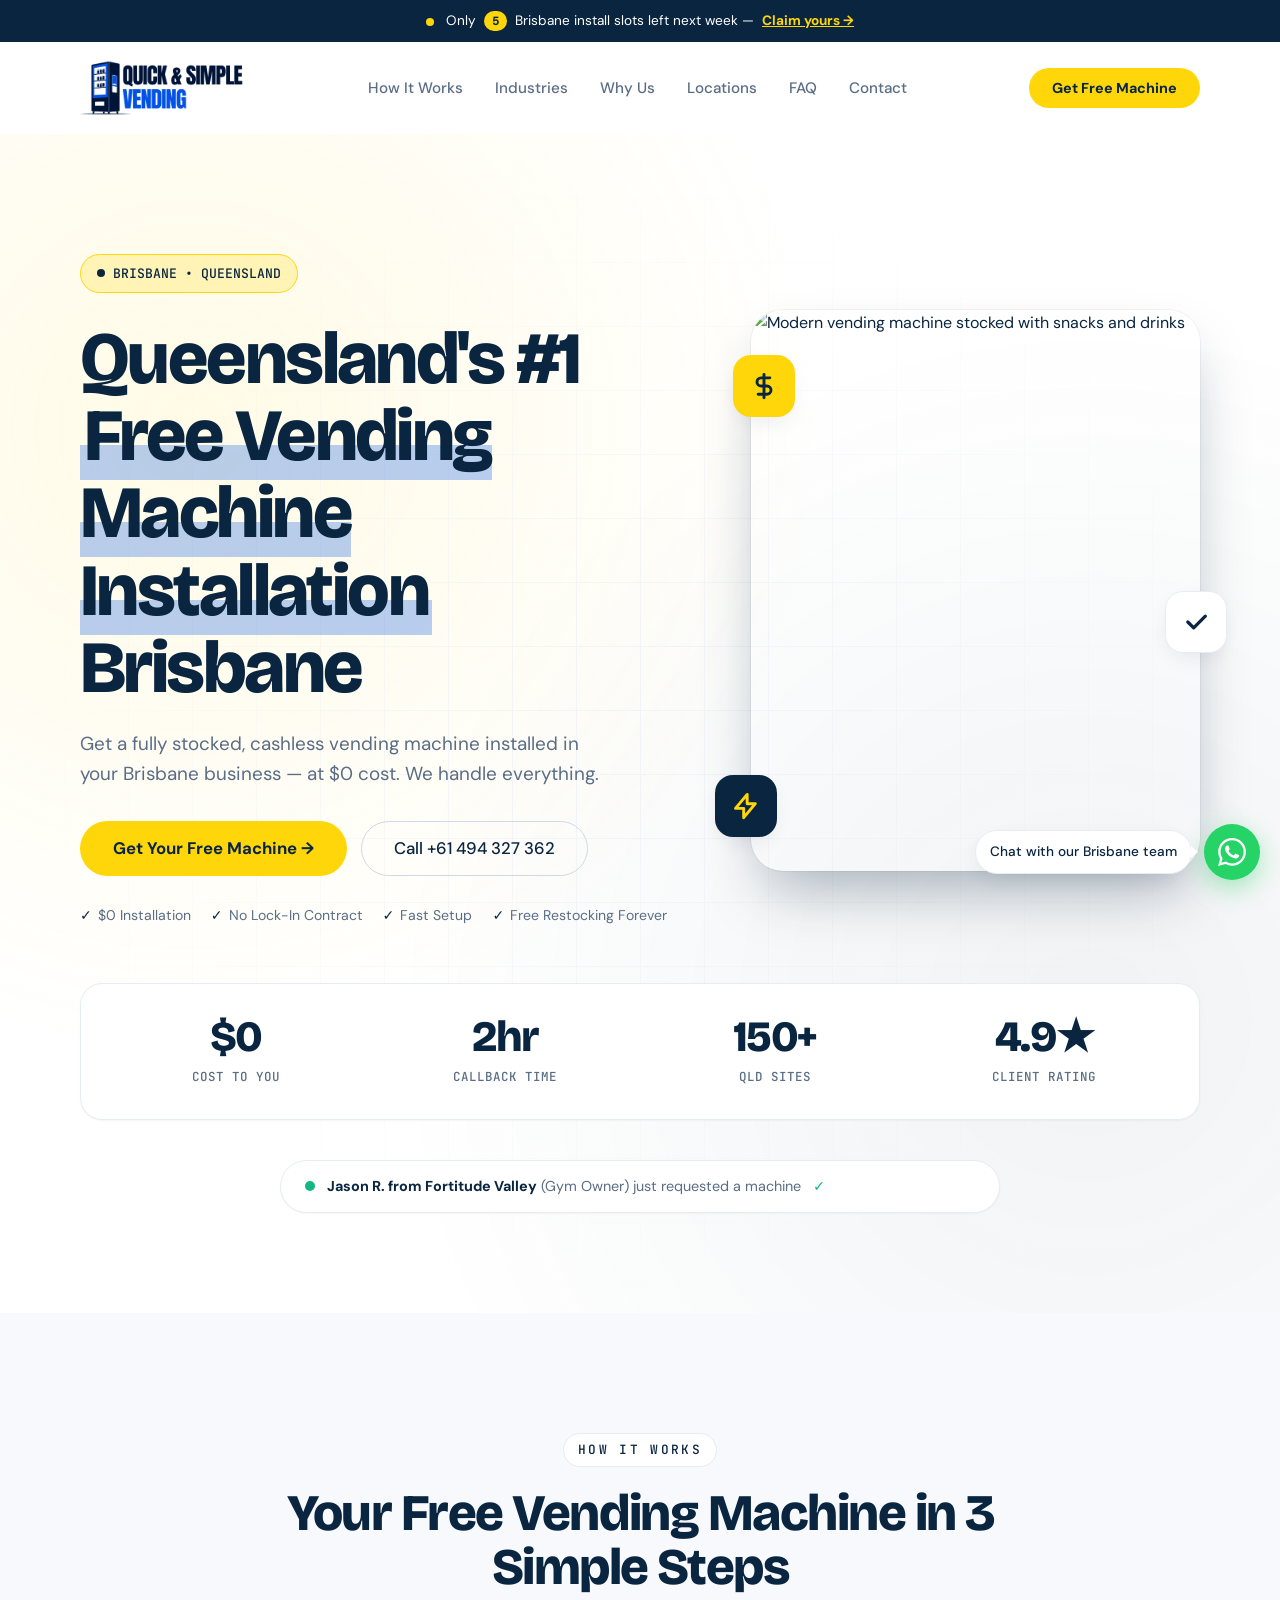
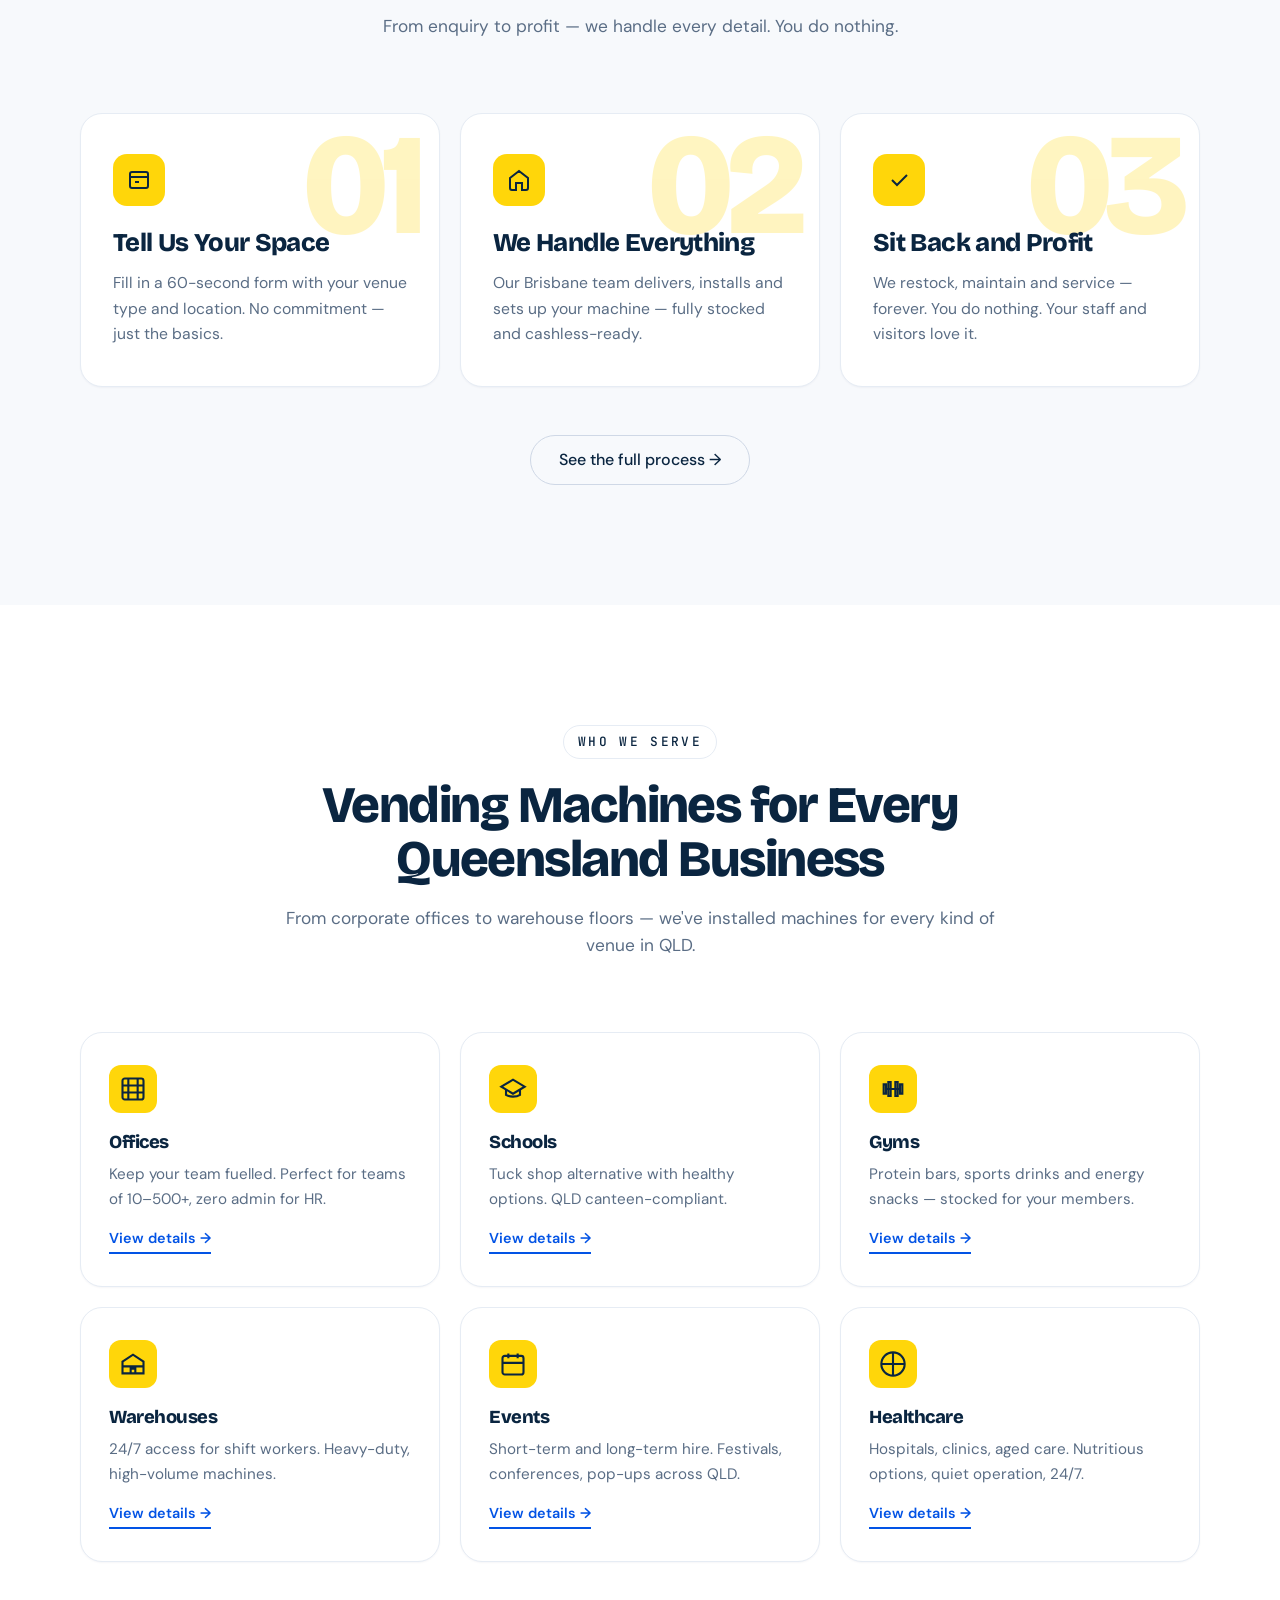
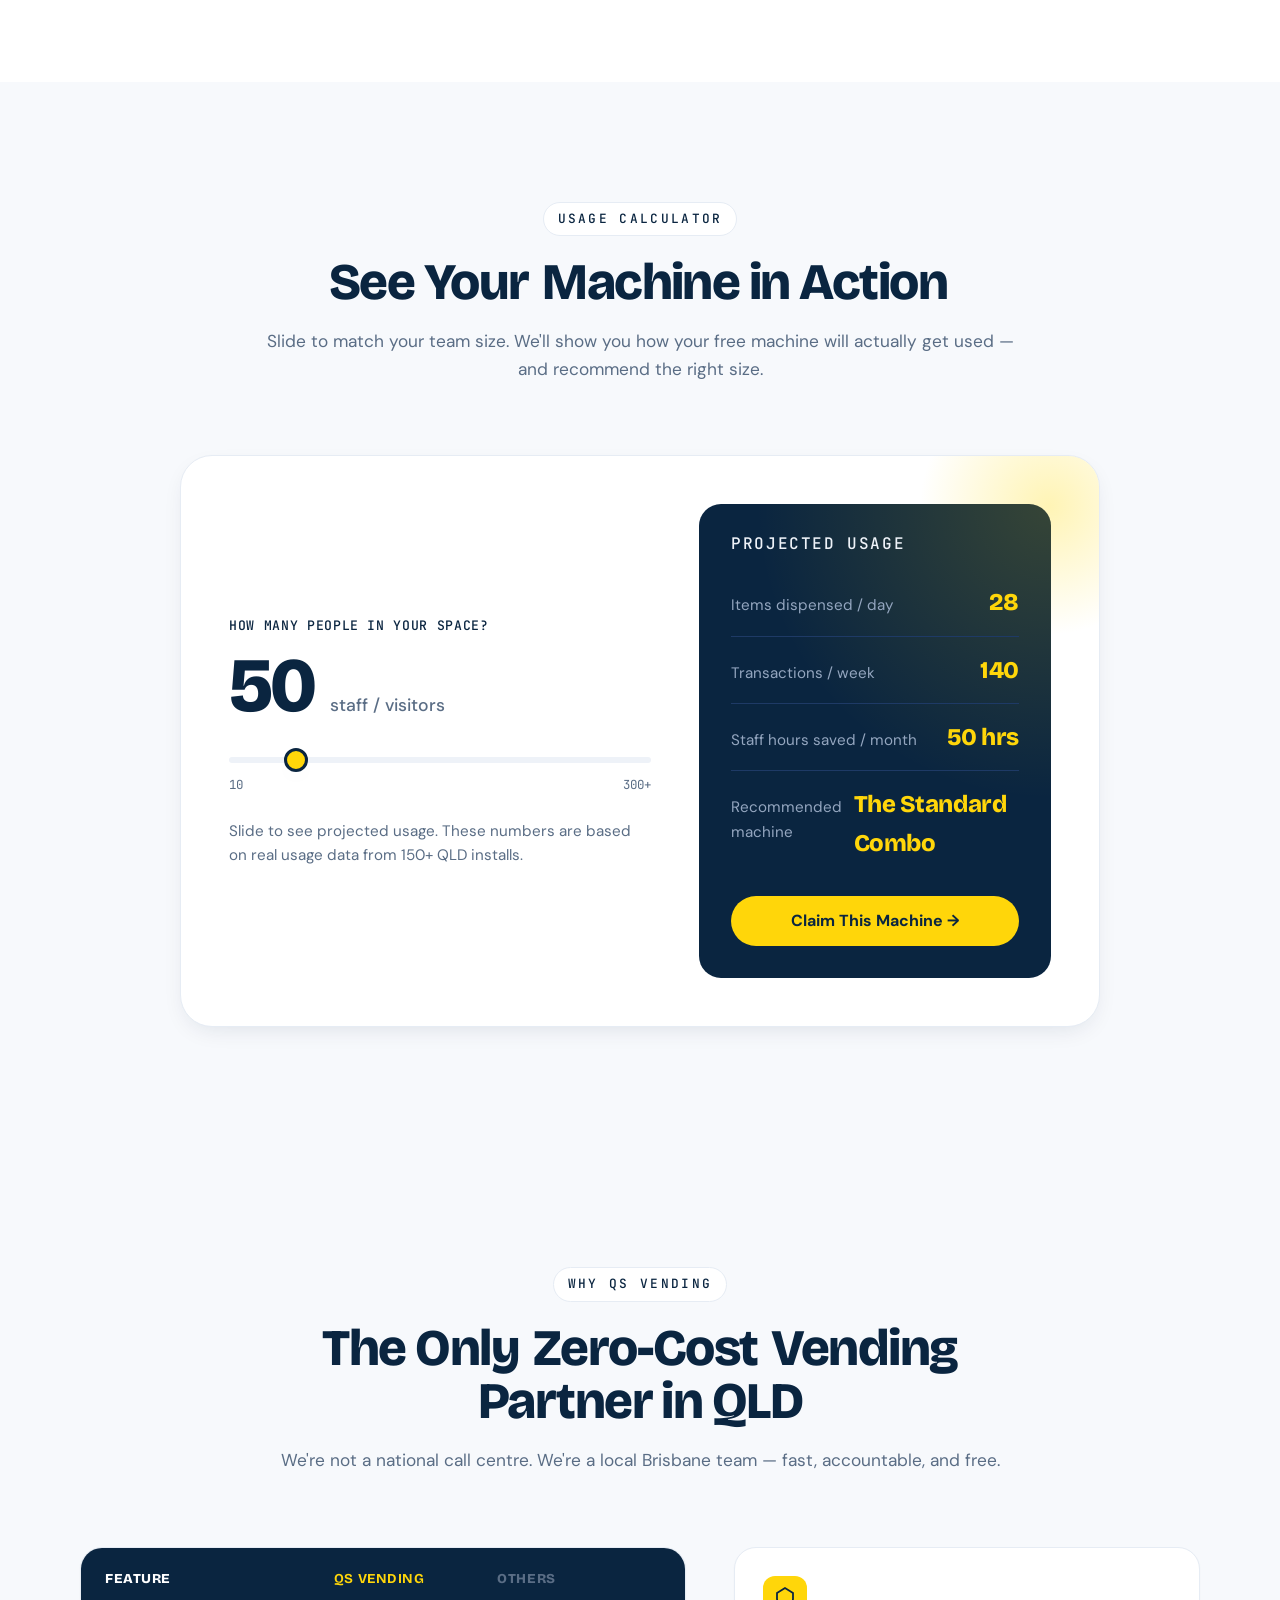
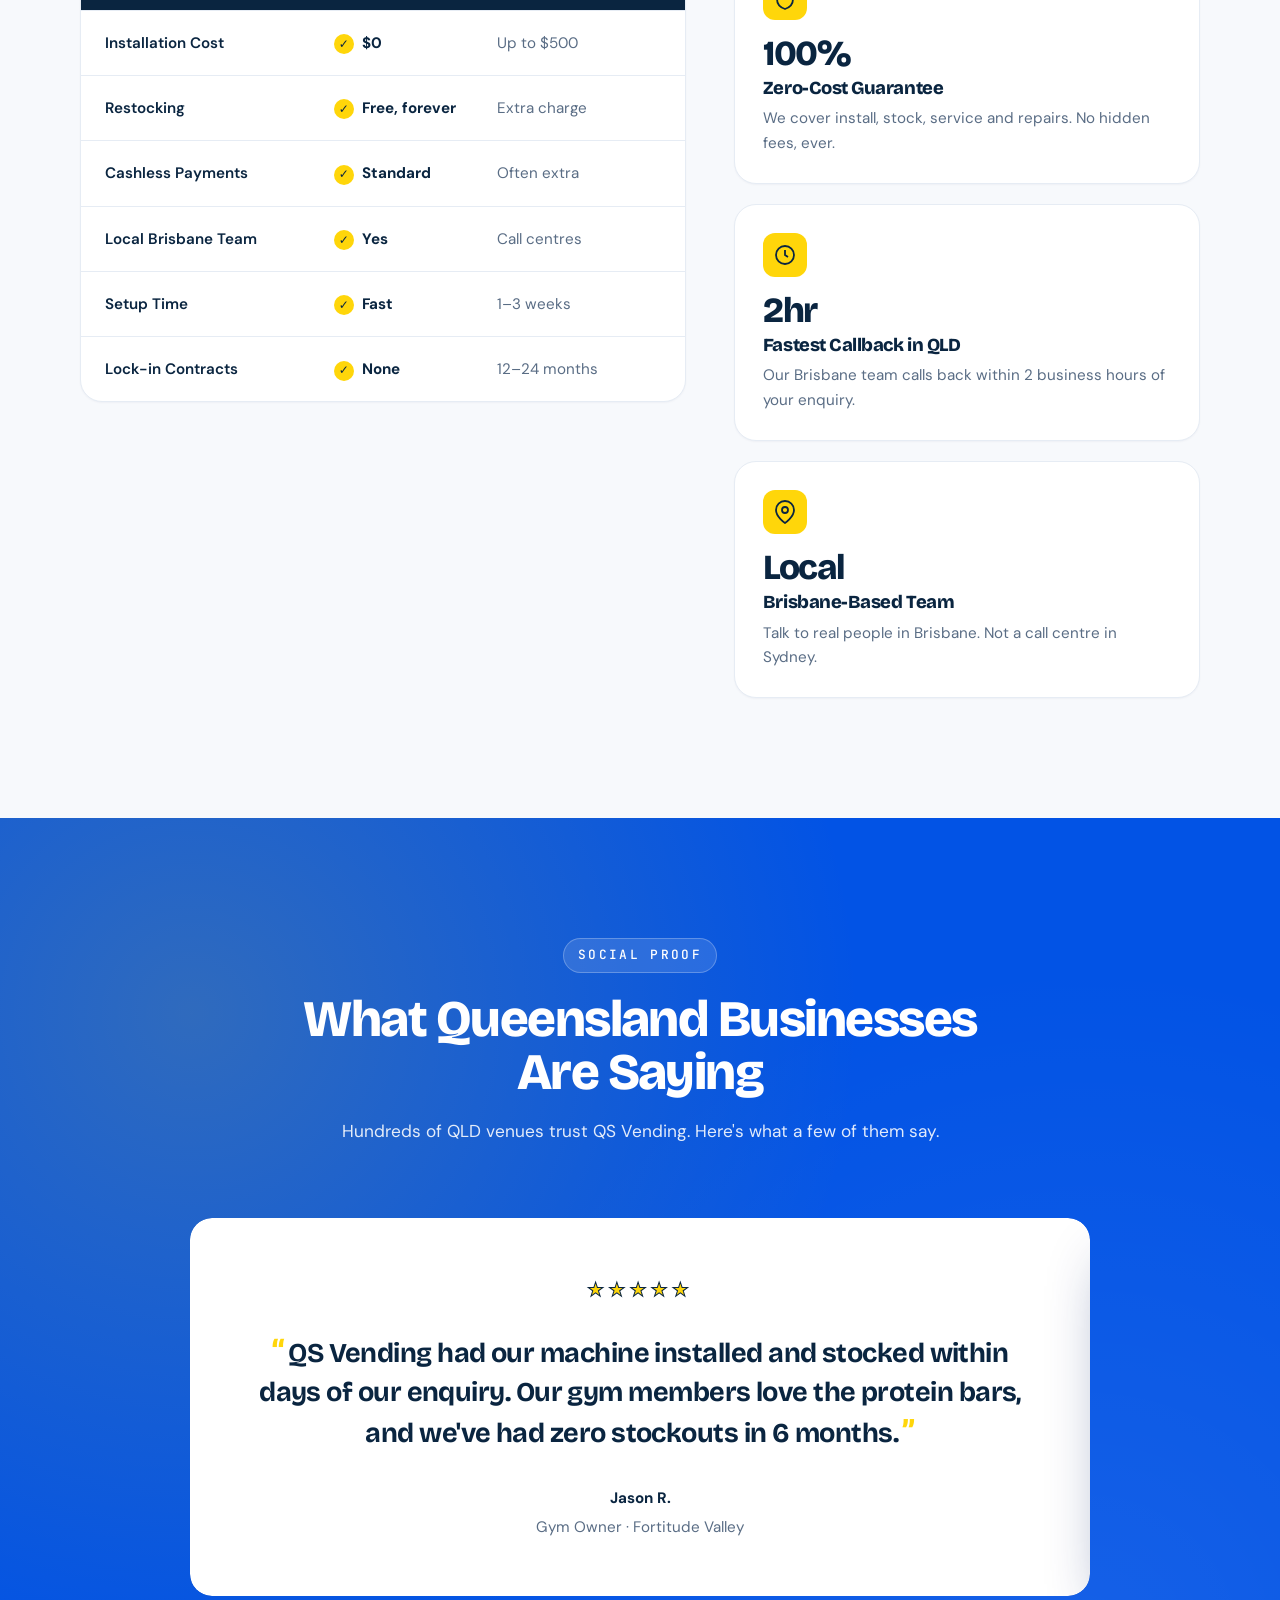
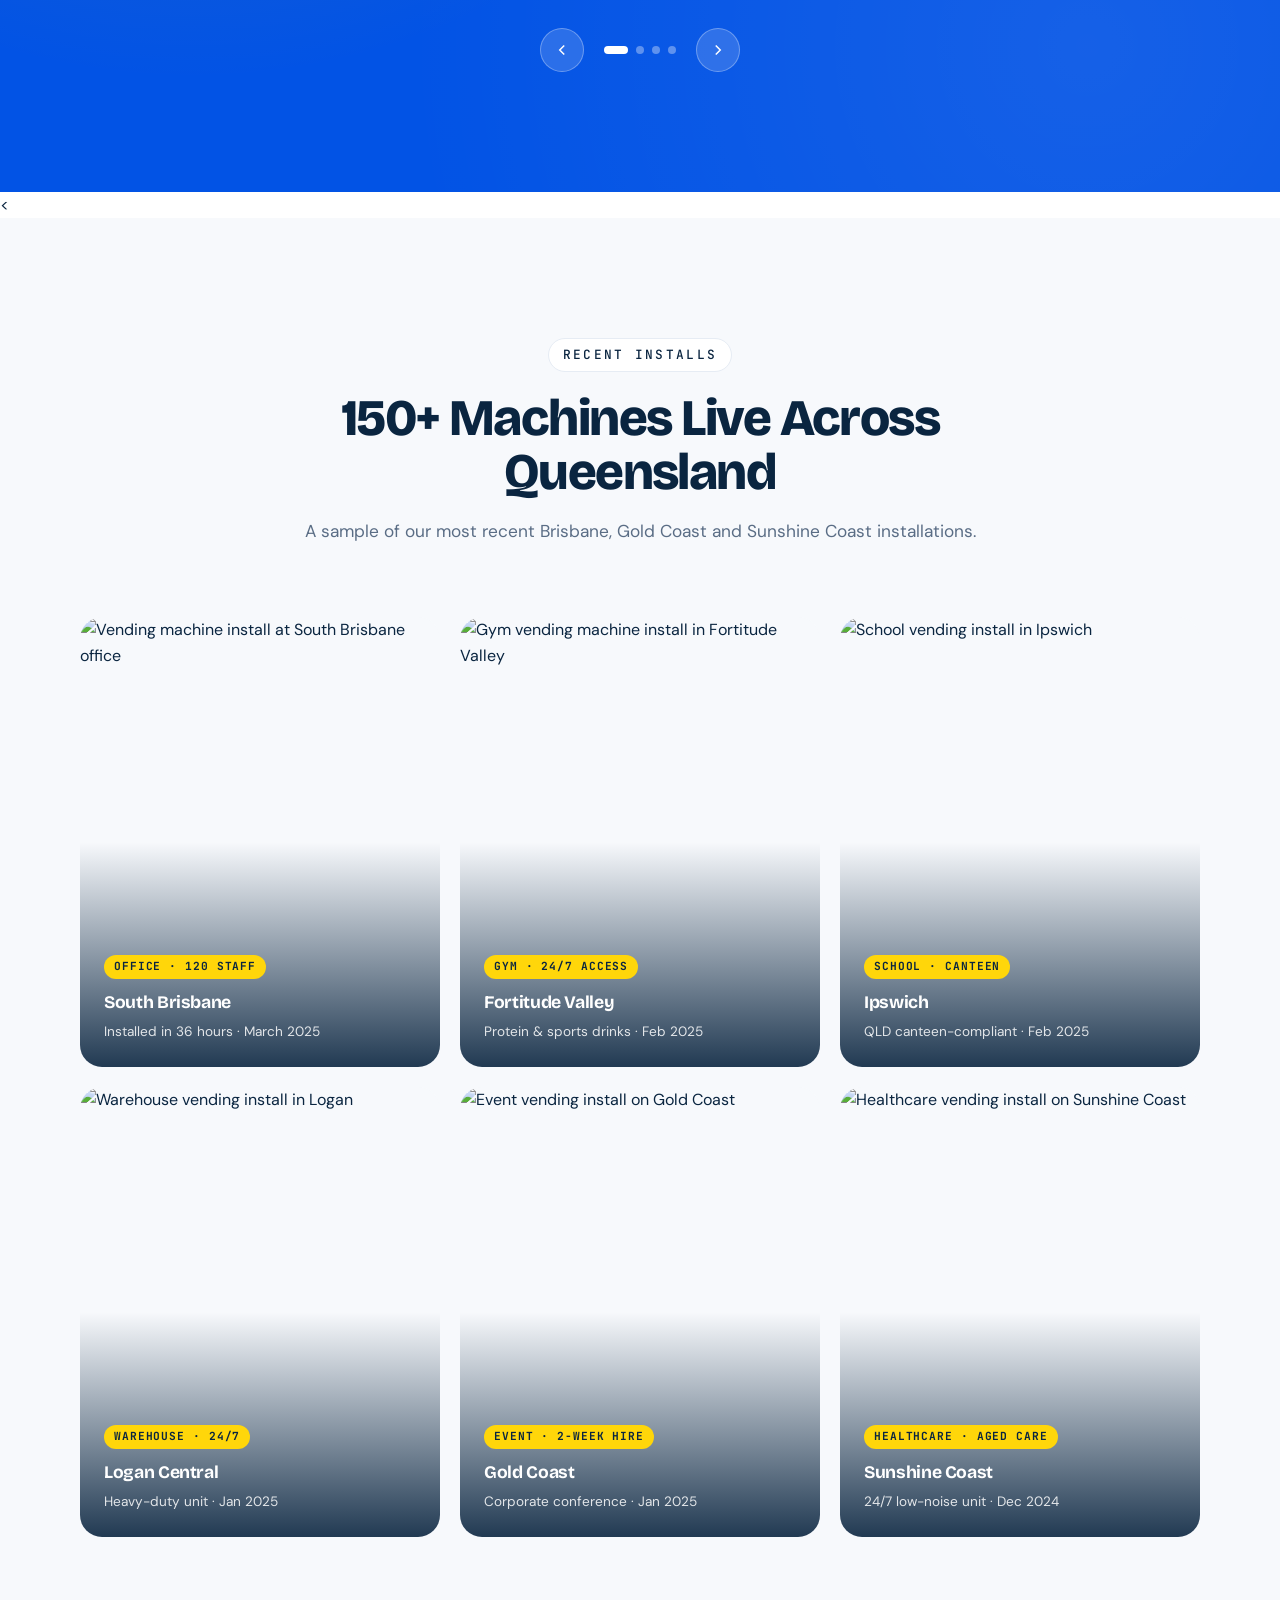
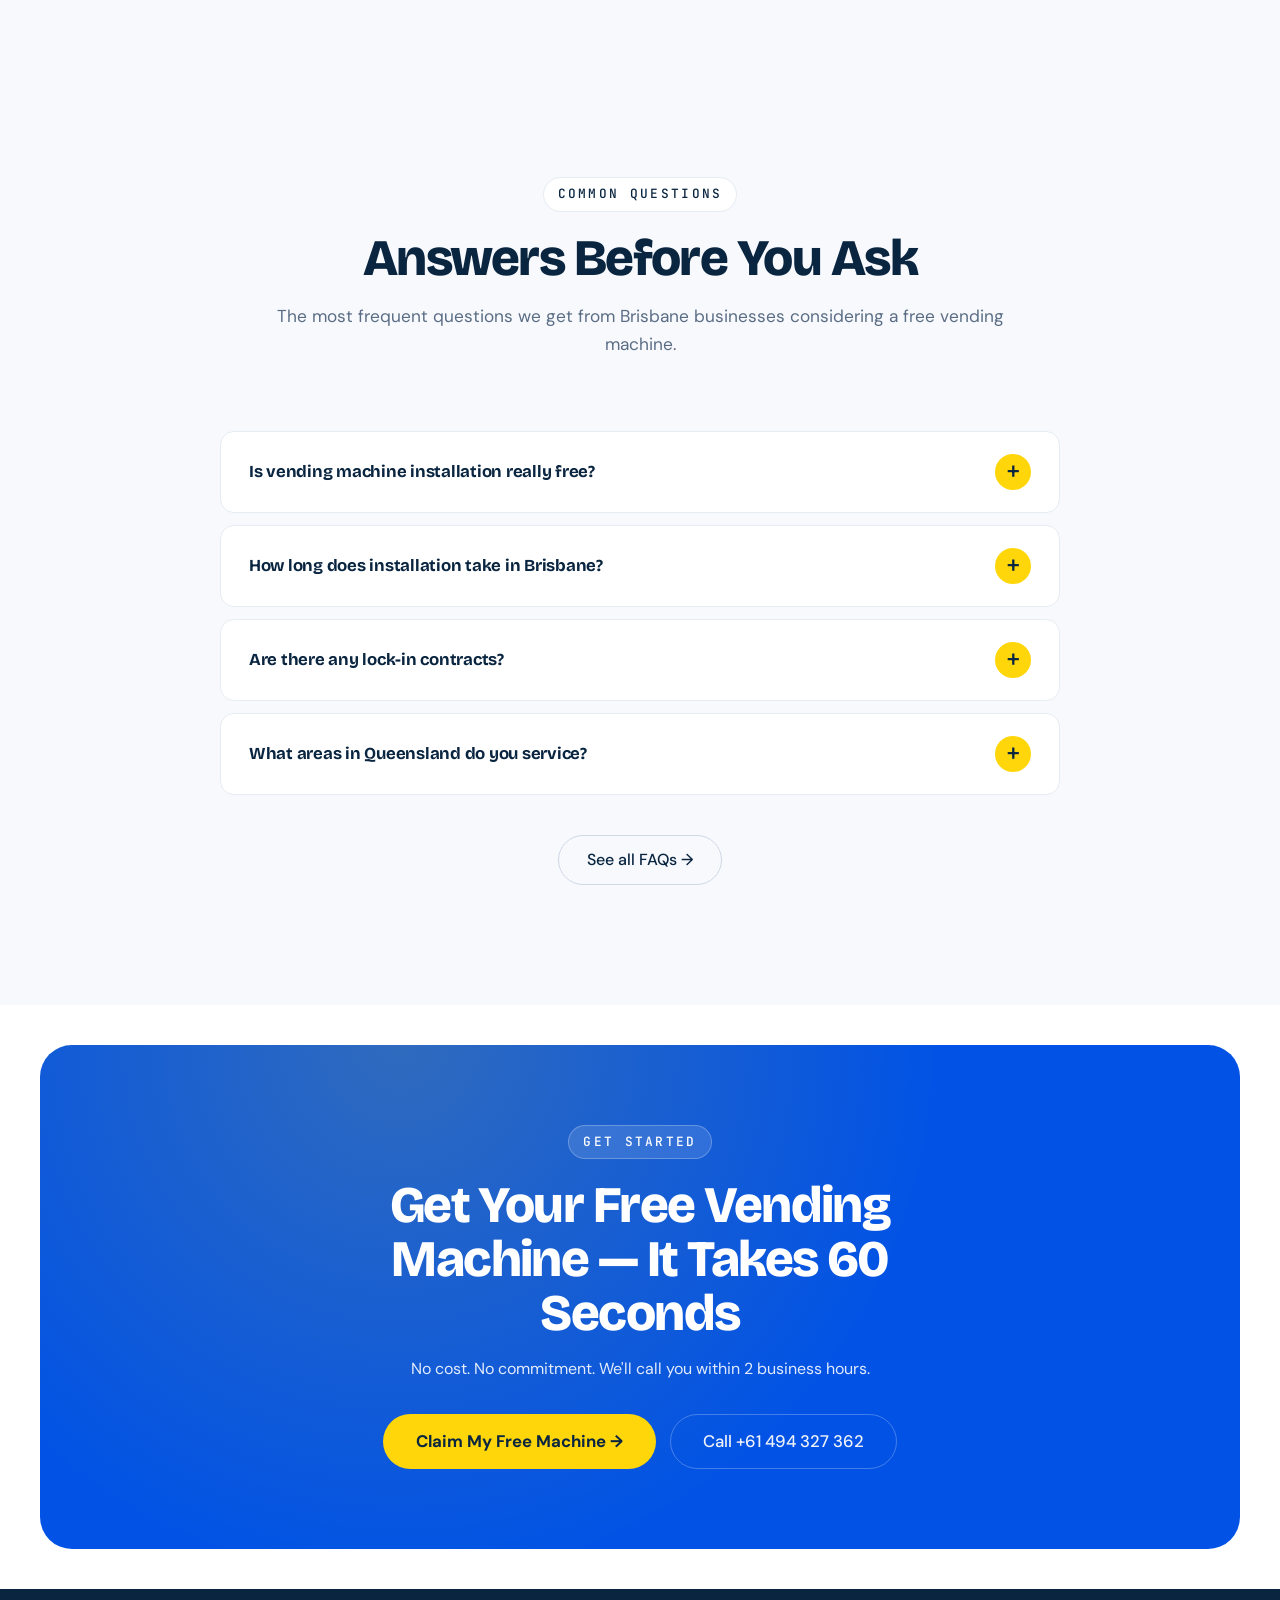
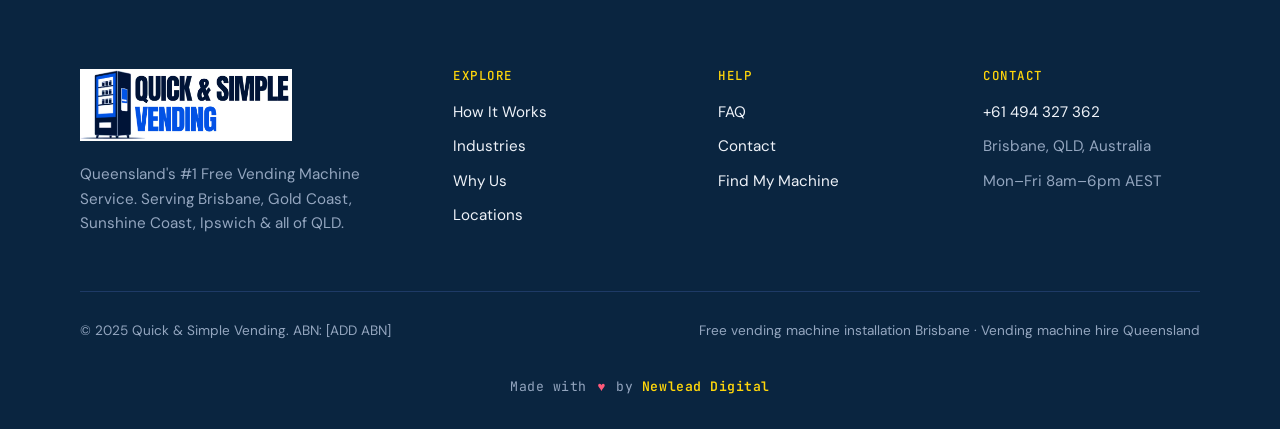
==== commit ad5096aa: "Remove 48hr setup guarantee across the site Drops the specific 48-hour install promise everywhere (m" ====
--- a/index.html
+++ b/index.html
@@ -4,7 +4,7 @@
 <meta charset="UTF-8">
 <meta name="viewport" content="width=device-width, initial-scale=1.0">
 <title>Free Vending Machine Installation Brisbane & Queensland | QS Vending</title>
-<meta name="description" content="Get a FREE vending machine installed in your Brisbane or Queensland business. $0 cost, fast 48hr setup, cashless payments. Offices, gyms, schools. Call now.">
+<meta name="description" content="Get a FREE vending machine installed in your Brisbane or Queensland business. $0 cost, fast setup, cashless payments. Offices, gyms, schools. Call now.">
 <meta name="keywords" content="vending machine installation Brisbane, free vending machine Queensland, vending machine hire Brisbane, cashless vending machine Brisbane, office vending machine Brisbane">
 <meta name="robots" content="index, follow">
 <meta name="author" content="Quick & Simple Vending">
@@ -56,7 +56,7 @@
   "@type": "FAQPage",
   "mainEntity": [
     {"@type": "Question", "name": "Is vending machine installation really free?", "acceptedAnswer": {"@type": "Answer", "text": "Yes. $0 install, $0 maintenance, $0 restocking. Revenue from product sales funds everything."}},
-    {"@type": "Question", "name": "How long does installation take in Brisbane?", "acceptedAnswer": {"@type": "Answer", "text": "Typically 24 to 48 hours after site assessment."}},
+    {"@type": "Question", "name": "How long does installation take in Brisbane?", "acceptedAnswer": {"@type": "Answer", "text": "Usually within a few days of site assessment."}},
     {"@type": "Question", "name": "Are there any lock-in contracts?", "acceptedAnswer": {"@type": "Answer", "text": "No. Cancel anytime with 30 days notice."}},
     {"@type": "Question", "name": "What areas in Queensland do you service?", "acceptedAnswer": {"@type": "Answer", "text": "All of South East QLD. Brisbane, Gold Coast, Sunshine Coast, Ipswich, Toowoomba plus regional Queensland."}}
   ]
@@ -136,7 +136,7 @@
           <div class="trust-row">
             <span>$0 Installation</span>
             <span>No Lock-In Contract</span>
-            <span>48hr Setup</span>
+            <span>Fast Setup</span>
             <span>Free Restocking Forever</span>
           </div>
         </div>
@@ -158,7 +158,7 @@
 
       <div class="stats-row" data-counter-group>
         <div class="stat"><div class="stat-num" data-target="0" data-prefix="$">$0</div><div class="stat-label">Cost to You</div></div>
-        <div class="stat"><div class="stat-num" data-target="48" data-suffix="hr">0hr</div><div class="stat-label">Setup Time</div></div>
+        <div class="stat"><div class="stat-num" data-target="2" data-suffix="hr">0hr</div><div class="stat-label">Callback Time</div></div>
         <div class="stat"><div class="stat-num" data-target="150" data-suffix="+">0+</div><div class="stat-label">QLD Sites</div></div>
         <div class="stat"><div class="stat-num" data-target="4.9" data-suffix="★" data-decimal="1">0.0★</div><div class="stat-label">Client Rating</div></div>
       </div>
@@ -195,7 +195,7 @@
           <svg width="24" height="24" viewBox="0 0 24 24" fill="none" stroke="currentColor" stroke-width="2" aria-hidden="true"><path d="M3 10l9-7 9 7v10a2 2 0 01-2 2h-4v-7h-6v7H5a2 2 0 01-2-2V10z"/></svg>
         </div>
         <h3>We Handle Everything</h3>
-        <p>Our Brisbane team delivers, installs and sets up your machine within 48 hours. Fully stocked, cashless-ready.</p>
+        <p>Our Brisbane team delivers, installs and sets up your machine — fully stocked and cashless-ready.</p>
       </article>
       <article class="step-card">
         <div class="step-num">03</div>
@@ -348,7 +348,7 @@
         </div>
         <div class="comp-row">
           <div class="feat">Setup Time</div>
-          <div class="qs-col">48 hours</div>
+          <div class="qs-col">Fast</div>
           <div class="other-col">1–3 weeks</div>
         </div>
         <div class="comp-row">
@@ -367,9 +367,9 @@
         </div>
         <div class="why-card">
           <svg class="why-icon" viewBox="0 0 24 24" fill="none" stroke="currentColor" stroke-width="1.8"><circle cx="12" cy="12" r="9"/><path d="M12 7v5l3 2"/></svg>
-          <div class="why-stat">48hr</div>
-          <h4>Fastest Setup in QLD</h4>
-          <p>Most installs complete within 48 hours of site assessment.</p>
+          <div class="why-stat">2hr</div>
+          <h4>Fastest Callback in QLD</h4>
+          <p>Our Brisbane team calls back within 2 business hours of your enquiry.</p>
         </div>
         <div class="why-card">
           <svg class="why-icon" viewBox="0 0 24 24" fill="none" stroke="currentColor" stroke-width="1.8"><path d="M21 10c0 7-9 13-9 13S3 17 3 10a9 9 0 0118 0z"/><circle cx="12" cy="10" r="3"/></svg>
@@ -395,7 +395,7 @@
         <div class="carousel-track" id="carouselTrack">
           <article class="testimonial">
             <div class="stars" aria-label="5 out of 5 stars">★★★★★</div>
-            <p class="testimonial-quote">QS Vending had our machine installed and stocked within 48 hours. Our gym members love the protein bars, and we've had zero stockouts in 6 months.</p>
+            <p class="testimonial-quote">QS Vending had our machine installed and stocked within days of our enquiry. Our gym members love the protein bars, and we've had zero stockouts in 6 months.</p>
             <div class="testimonial-meta"><strong>Jason R.</strong>Gym Owner · Fortitude Valley</div>
           </article>
           <article class="testimonial">
@@ -506,7 +506,7 @@
       </div>
       <div class="faq-item">
         <button class="faq-q" aria-expanded="false">How long does installation take in Brisbane?</button>
-        <div class="faq-a"><p>Typically 24–48 hours after site assessment. Our local team moves fast — most competitors take 1–3 weeks.</p></div>
+        <div class="faq-a"><p>Usually within a few days of site assessment. Our local team moves fast — most competitors take 1–3 weeks.</p></div>
       </div>
       <div class="faq-item">
         <button class="faq-q" aria-expanded="false">Are there any lock-in contracts?</button>
--- a/styles.css
+++ b/styles.css
@@ -2258,29 +2258,19 @@
   overflow: hidden;
   border: 1px solid var(--border);
   width: 100%;
-  max-width: 100%;
   min-width: 0;
+  margin: 0 auto;
 }
 .coverage-map-svg {
   width: 100%;
   height: 100%;
   display: block;
-  overflow: visible;
 }
 @media (max-width: 900px) {
-  .coverage-map-visual {
-    aspect-ratio: 1 / 1;
-    max-height: 380px;
-    margin: 0 auto;
-  }
+  .coverage-map-visual { max-width: 480px; }
 }
 @media (max-width: 480px) {
-  .coverage-map-visual {
-    padding: 12px;
-    aspect-ratio: auto;
-    height: 300px;
-    max-height: none;
-  }
+  .coverage-map-visual { padding: 14px; max-width: 100%; }
 }
 
 .coverage-checker h3 {
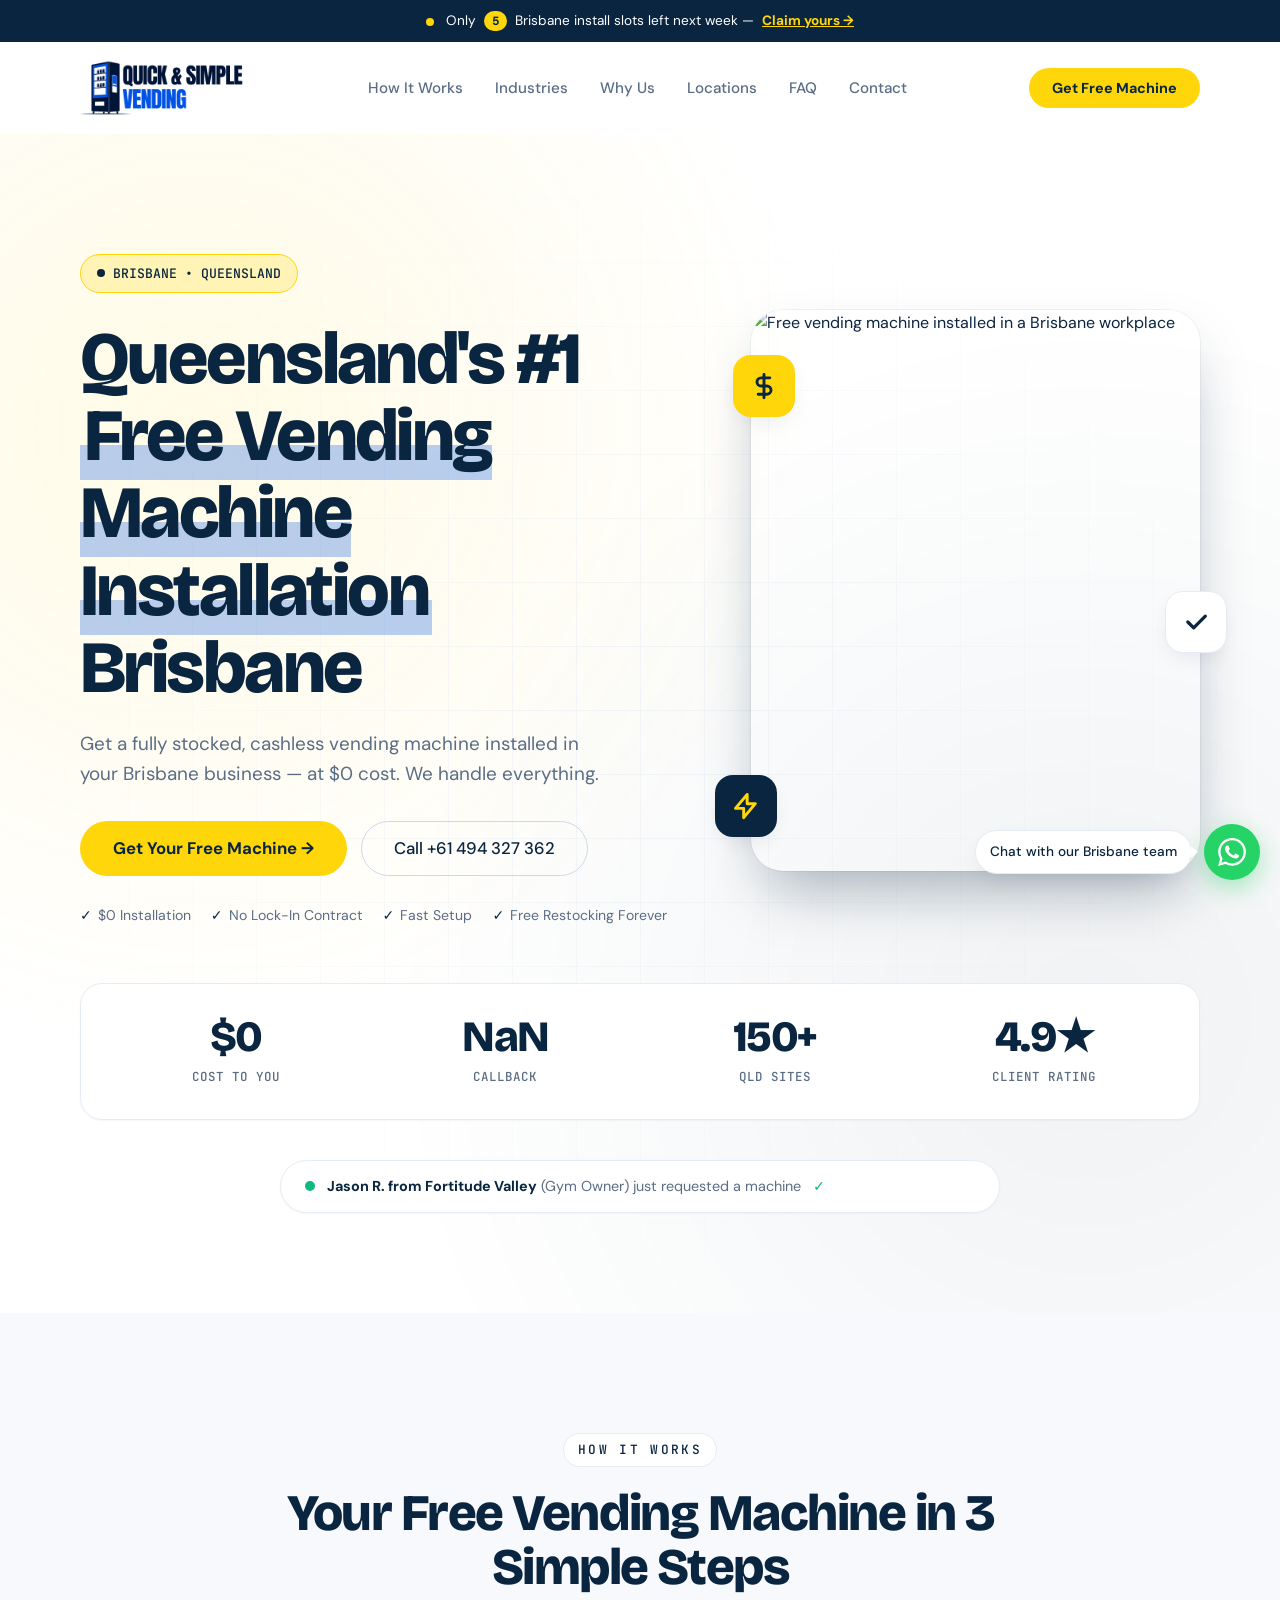
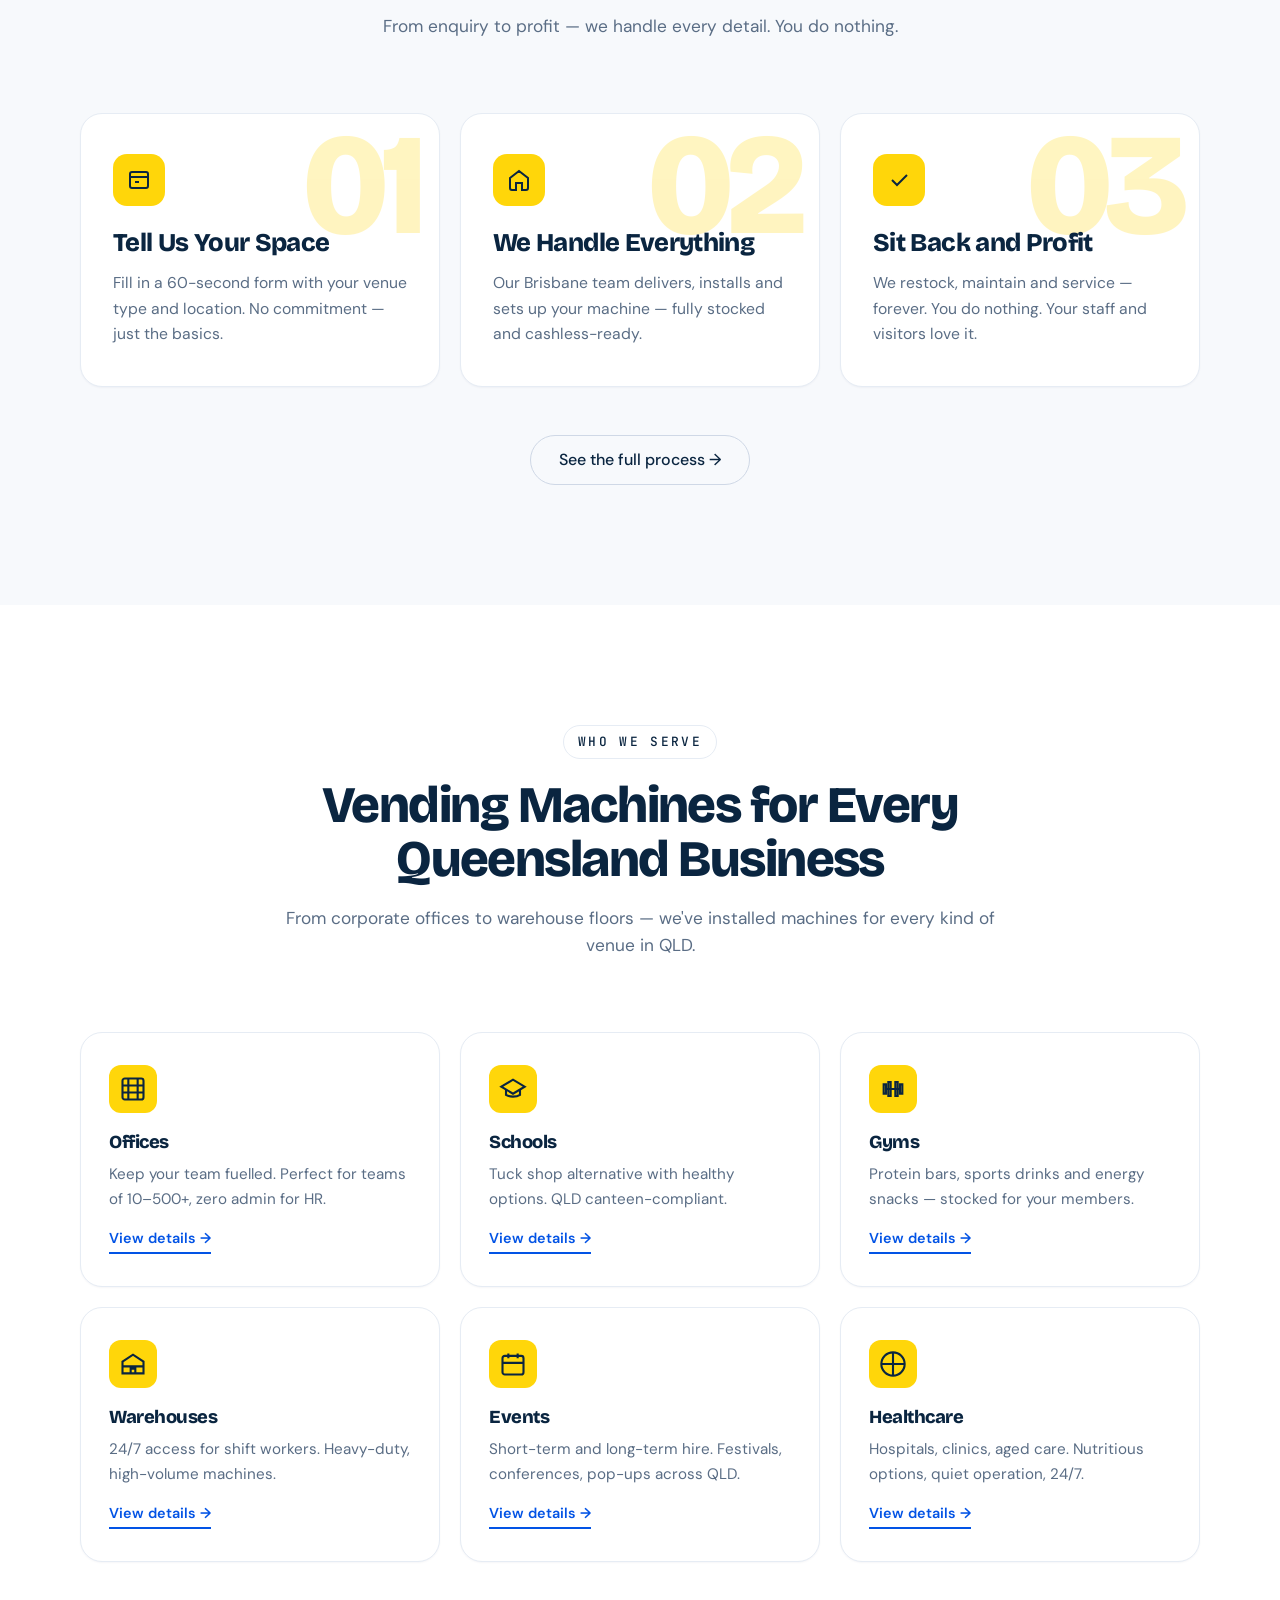
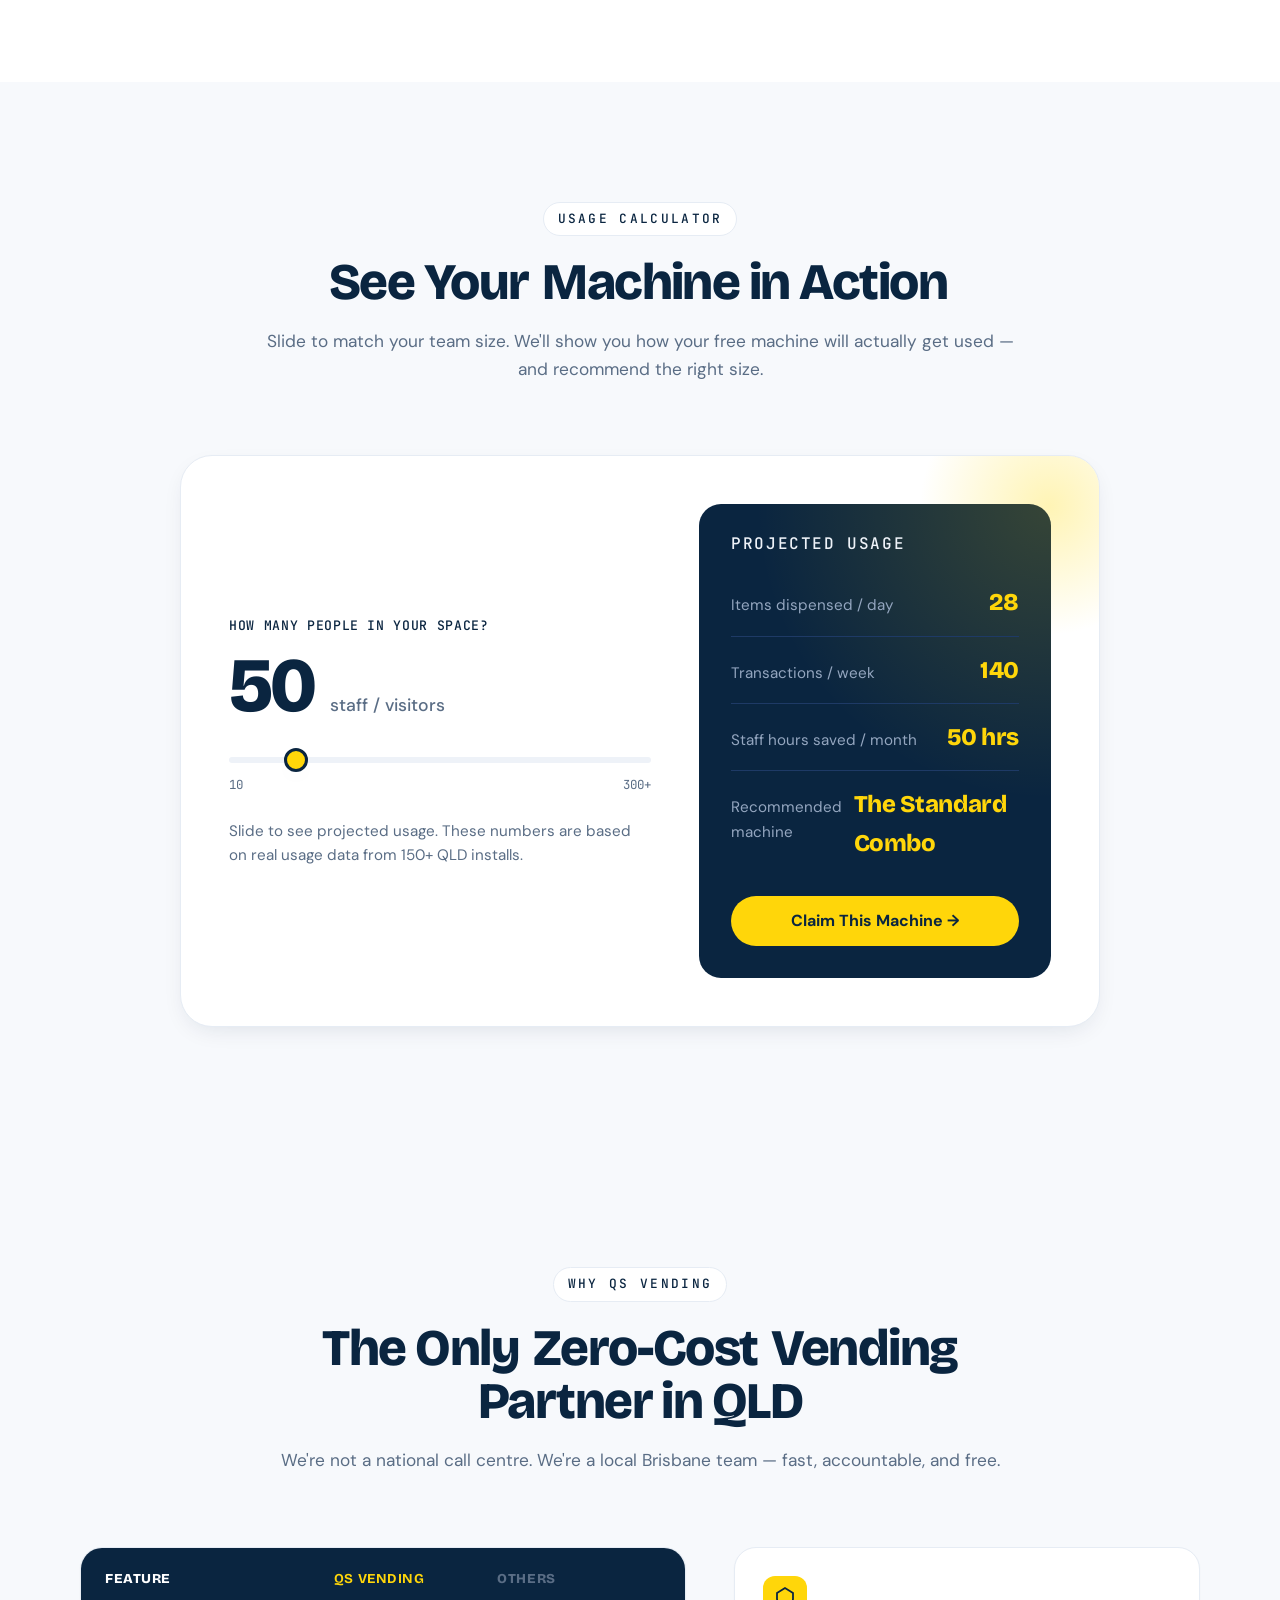
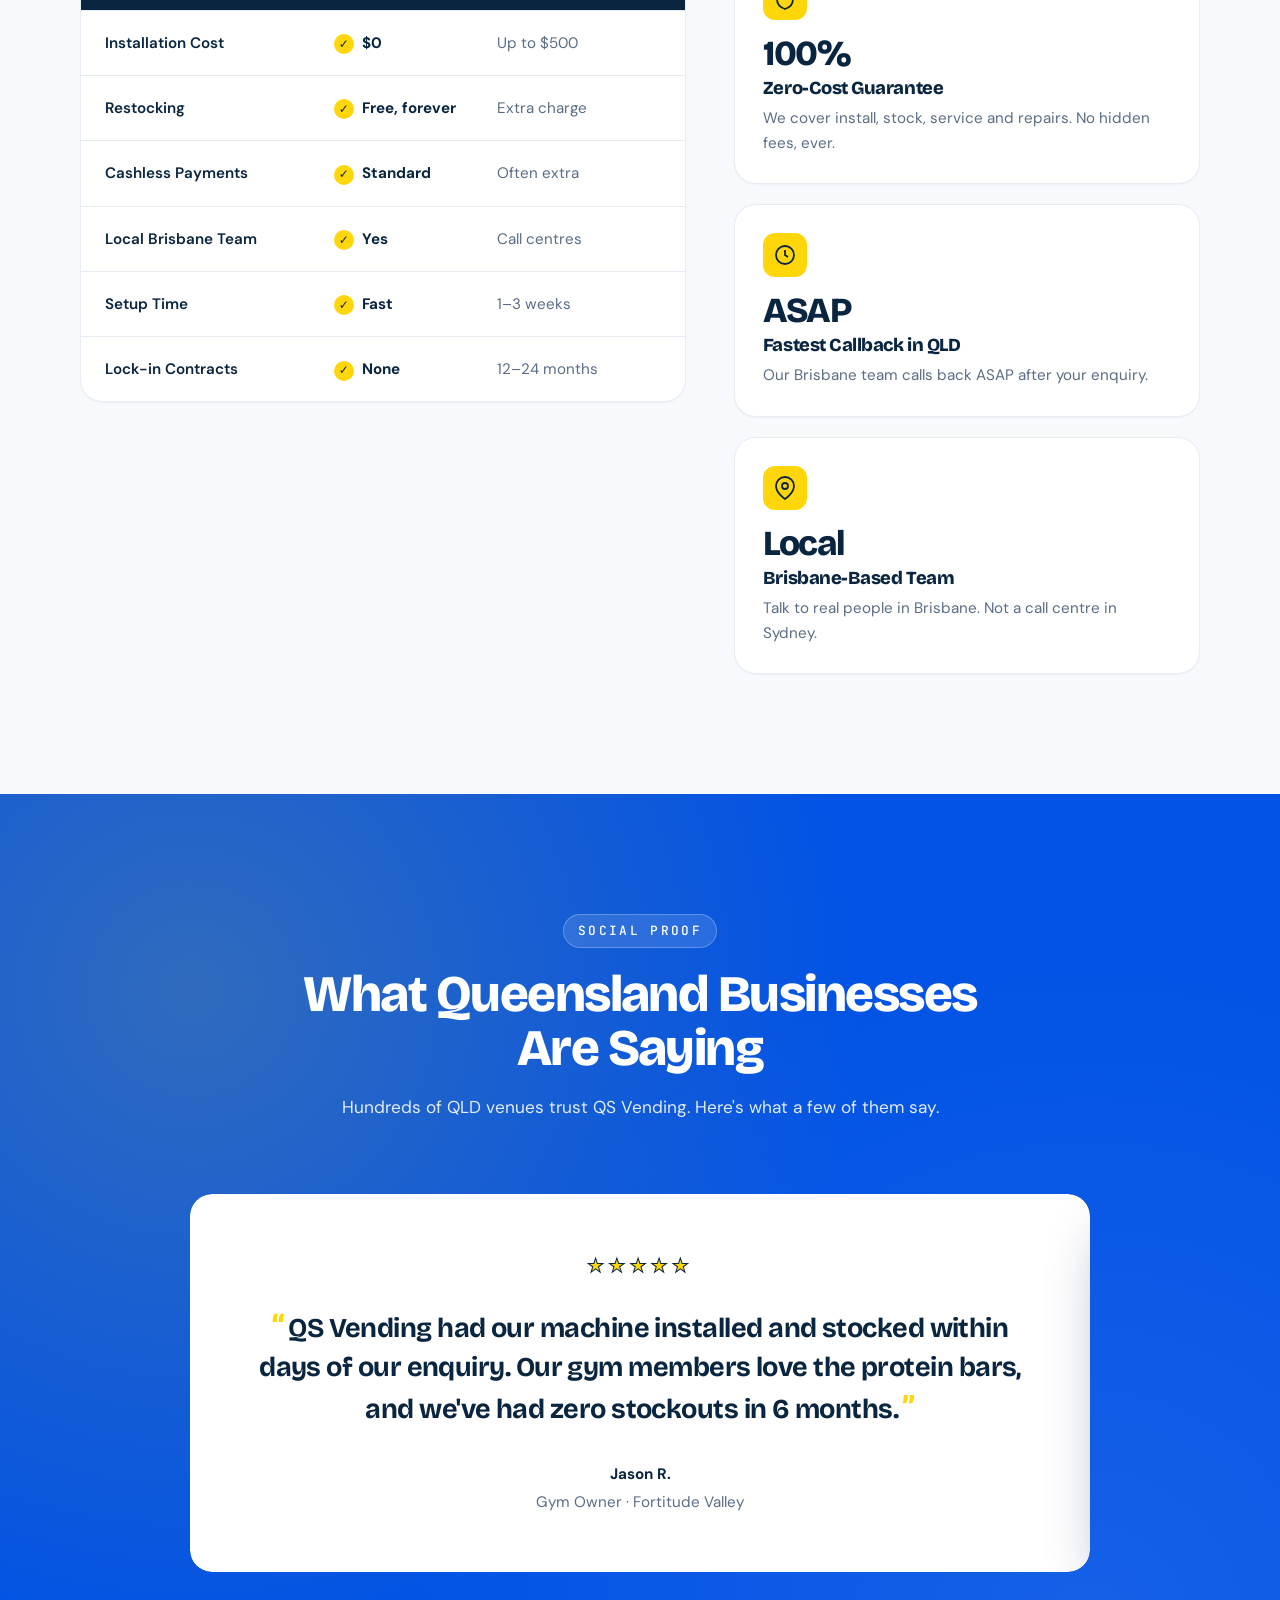
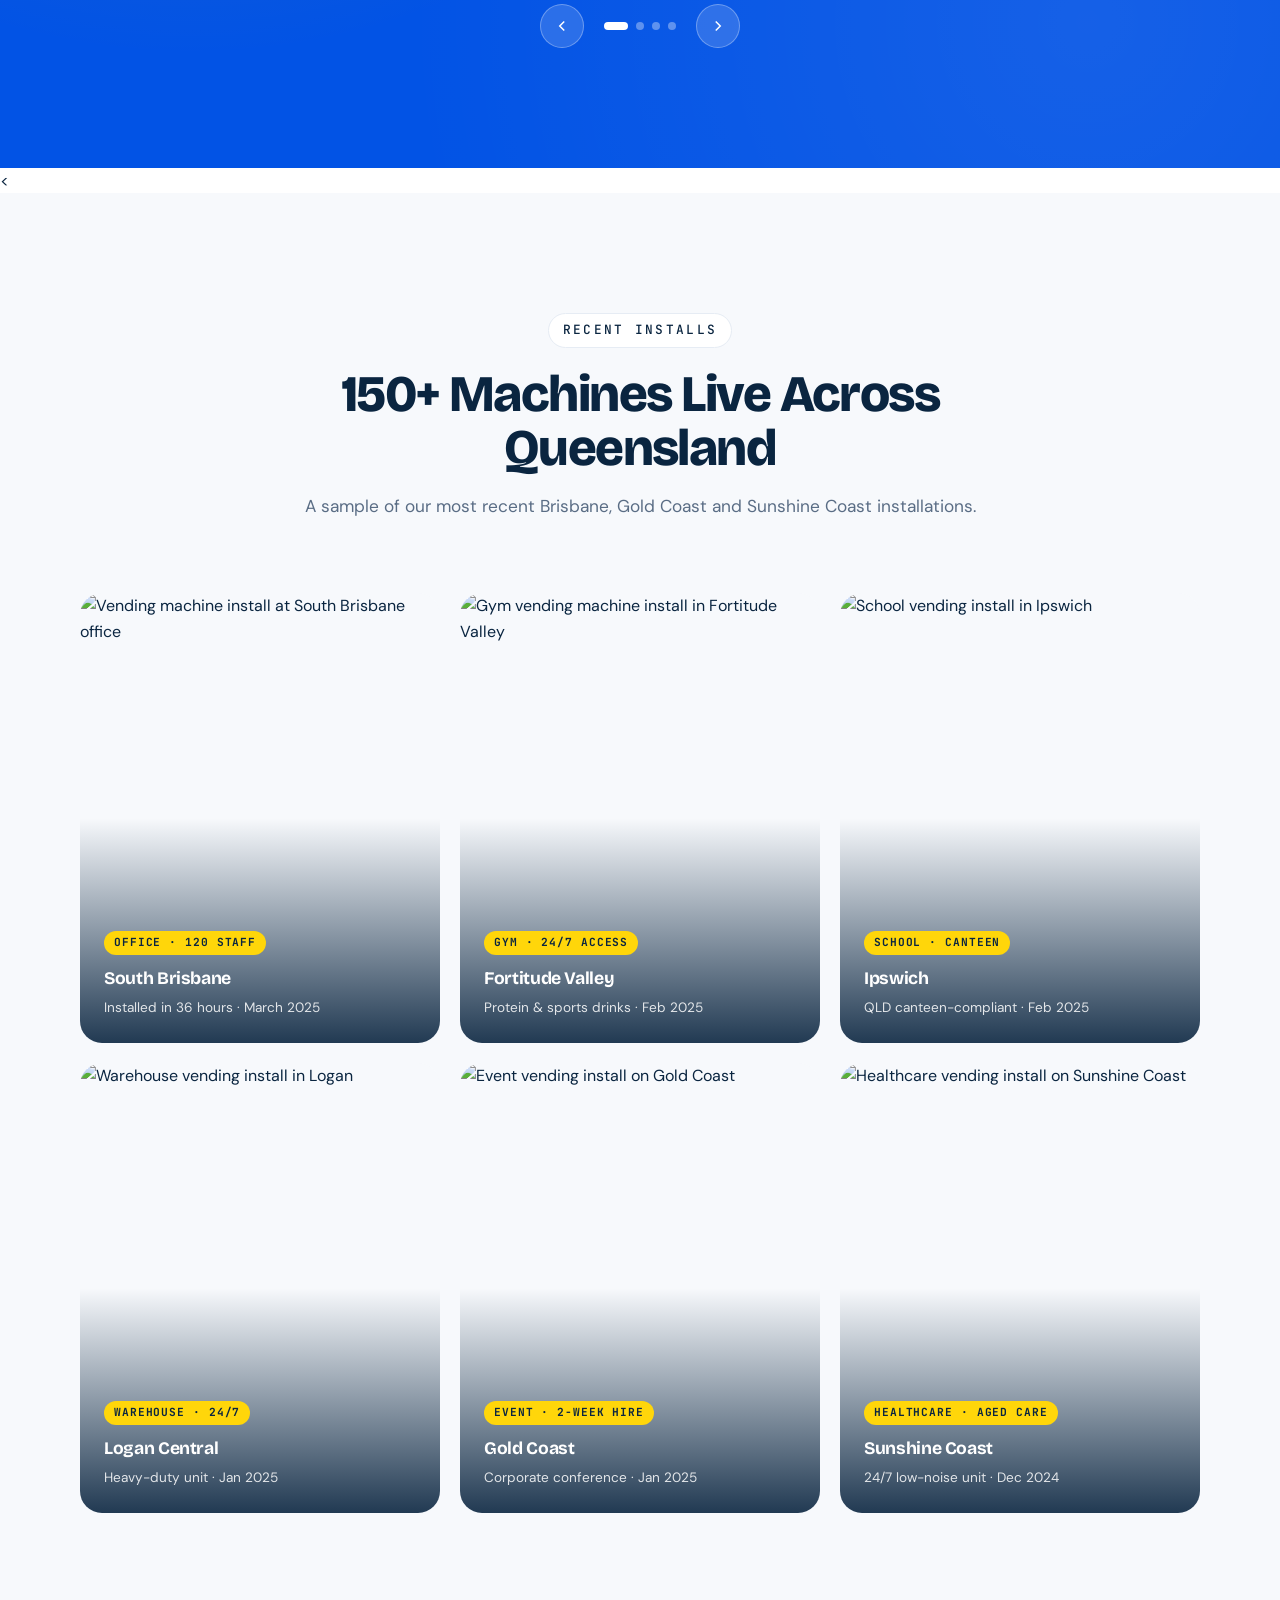
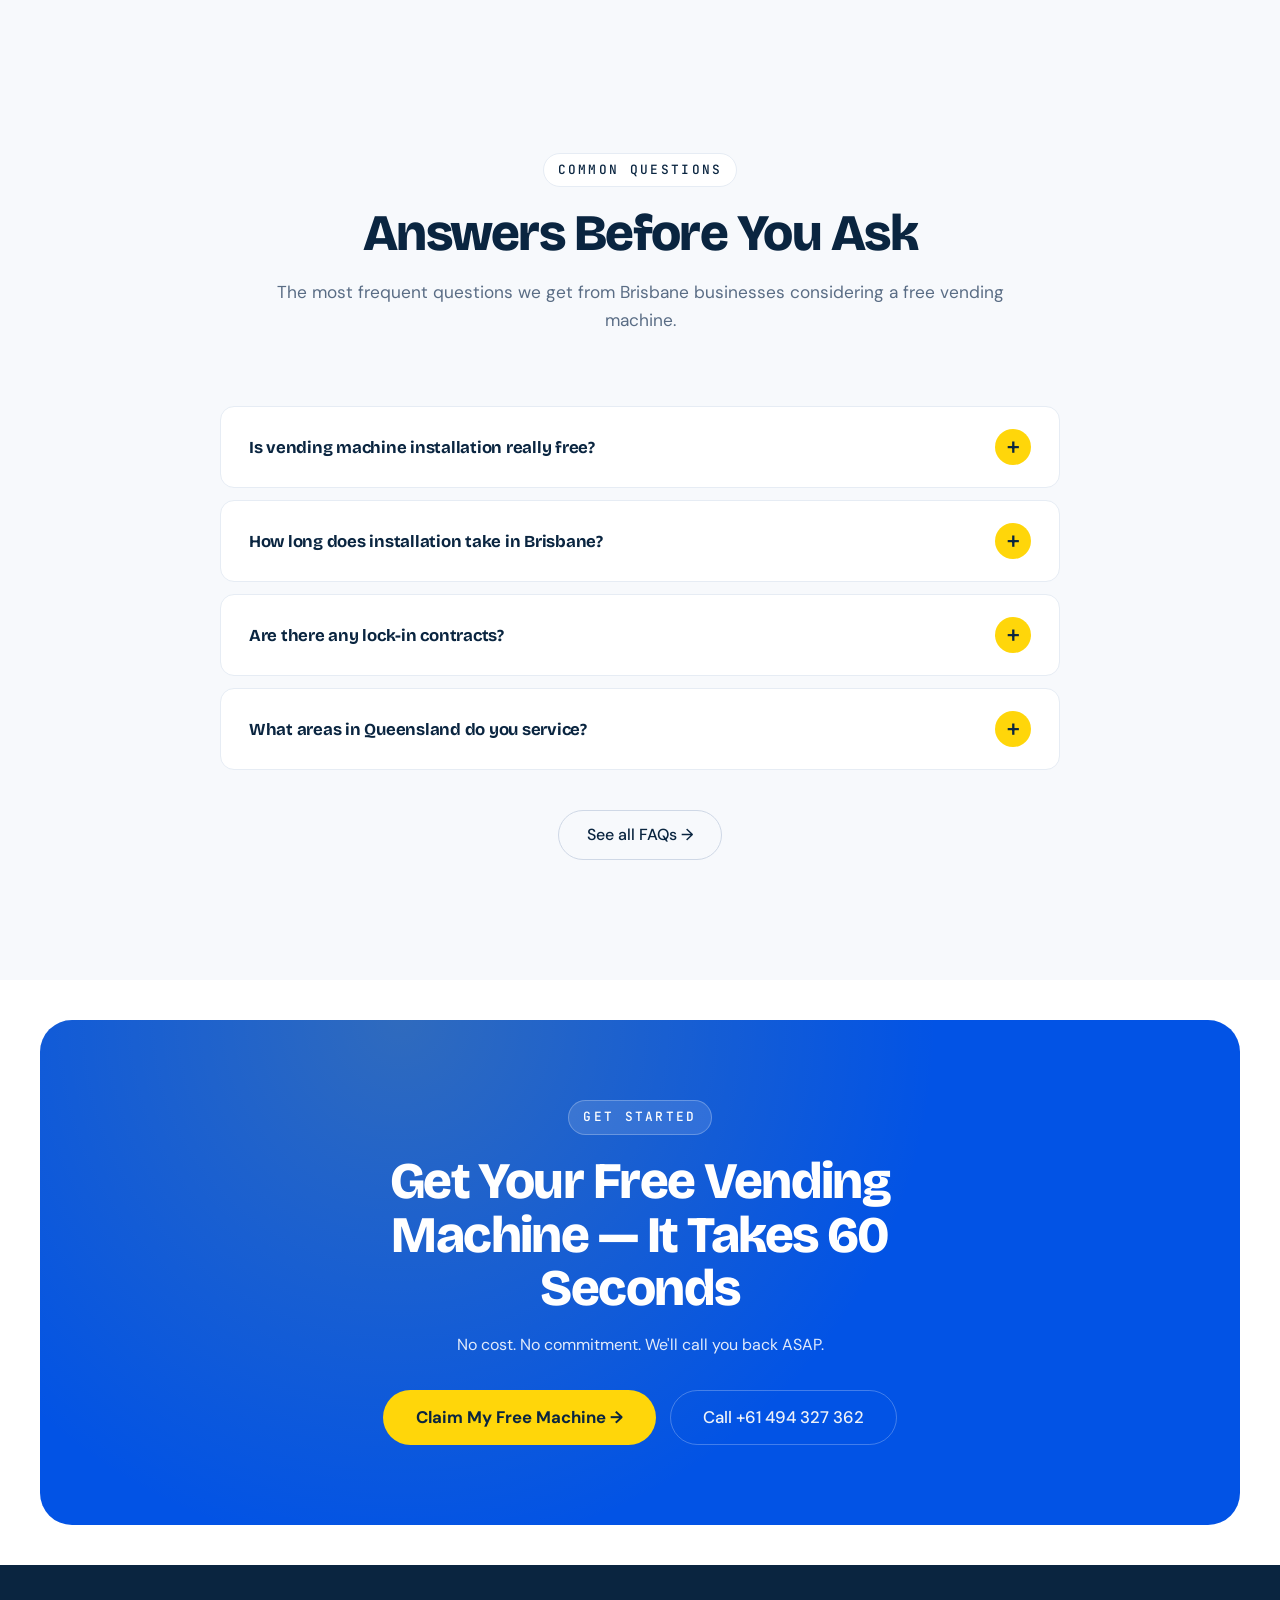
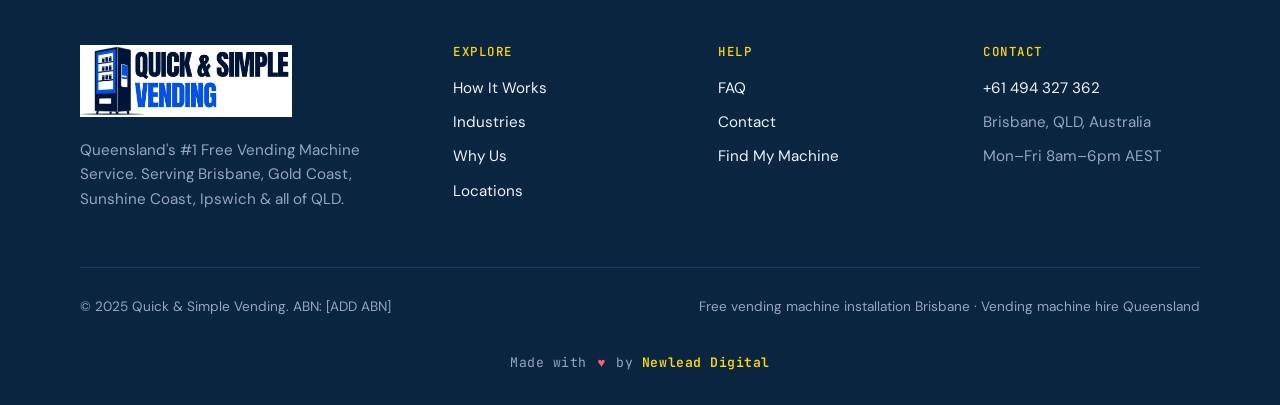
==== commit 875d7ac1: "Swap hero photo + replace all 2-hour callback promises with ASAP - New hero image on index.html (a d" ====
--- a/index.html
+++ b/index.html
@@ -152,13 +152,13 @@
             <svg viewBox="0 0 24 24" fill="none" stroke="currentColor" stroke-width="2.5" stroke-linecap="round" stroke-linejoin="round"><path d="M13 2L3 14h7v8l10-12h-7V2z"/></svg>
           </div>
 
-          <img class="vm-photo" src="https://images.pexels.com/photos/999296/pexels-photo-999296.jpeg?auto=compress&cs=tinysrgb&w=1200&h=1500&fit=crop" alt="Modern vending machine stocked with snacks and drinks" loading="eager" width="800" height="1000">
+          <img class="vm-photo" src="https://images.pexels.com/photos/9130695/pexels-photo-9130695.jpeg?auto=compress&cs=tinysrgb&w=1200&h=1500&fit=crop" alt="Free vending machine installed in a Brisbane workplace" loading="eager" width="800" height="1000">
         </div>
       </div>
 
       <div class="stats-row" data-counter-group>
         <div class="stat"><div class="stat-num" data-target="0" data-prefix="$">$0</div><div class="stat-label">Cost to You</div></div>
-        <div class="stat"><div class="stat-num" data-target="2" data-suffix="hr">0hr</div><div class="stat-label">Callback Time</div></div>
+        <div class="stat"><div class="stat-num">ASAP</div><div class="stat-label">Callback</div></div>
         <div class="stat"><div class="stat-num" data-target="150" data-suffix="+">0+</div><div class="stat-label">QLD Sites</div></div>
         <div class="stat"><div class="stat-num" data-target="4.9" data-suffix="★" data-decimal="1">0.0★</div><div class="stat-label">Client Rating</div></div>
       </div>
@@ -367,9 +367,9 @@
         </div>
         <div class="why-card">
           <svg class="why-icon" viewBox="0 0 24 24" fill="none" stroke="currentColor" stroke-width="1.8"><circle cx="12" cy="12" r="9"/><path d="M12 7v5l3 2"/></svg>
-          <div class="why-stat">2hr</div>
+          <div class="why-stat">ASAP</div>
           <h4>Fastest Callback in QLD</h4>
-          <p>Our Brisbane team calls back within 2 business hours of your enquiry.</p>
+          <p>Our Brisbane team calls back ASAP after your enquiry.</p>
         </div>
         <div class="why-card">
           <svg class="why-icon" viewBox="0 0 24 24" fill="none" stroke="currentColor" stroke-width="1.8"><path d="M21 10c0 7-9 13-9 13S3 17 3 10a9 9 0 0118 0z"/><circle cx="12" cy="10" r="3"/></svg>
@@ -528,7 +528,7 @@
   <div class="cta-strip">
     <span class="eyebrow">Get Started</span>
     <h2>Get Your Free Vending Machine — It Takes 60 Seconds</h2>
-    <p>No cost. No commitment. We'll call you within 2 business hours.</p>
+    <p>No cost. No commitment. We'll call you back ASAP.</p>
     <div class="cta-strip-buttons">
       <a href="contact.html" class="btn btn-primary btn-lg">Claim My Free Machine →</a>
       <a href="tel:+61494327362" class="btn btn-outline btn-lg">Call +61 494 327 362</a>
--- a/styles.css
+++ b/styles.css
@@ -2253,8 +2253,7 @@
   position: relative;
   background: linear-gradient(165deg, var(--bg-softer), var(--bg-soft));
   border-radius: var(--radius-lg);
-  padding: 24px;
-  aspect-ratio: 6 / 5;
+  padding: 20px;
   overflow: hidden;
   border: 1px solid var(--border);
   width: 100%;
@@ -2263,14 +2262,15 @@
 }
 .coverage-map-svg {
   width: 100%;
-  height: 100%;
+  height: auto;
+  aspect-ratio: 6 / 5;
   display: block;
 }
 @media (max-width: 900px) {
-  .coverage-map-visual { max-width: 480px; }
+  .coverage-map-visual { max-width: 520px; padding: 16px; }
 }
 @media (max-width: 480px) {
-  .coverage-map-visual { padding: 14px; max-width: 100%; }
+  .coverage-map-visual { padding: 12px; max-width: 100%; }
 }
 
 .coverage-checker h3 {
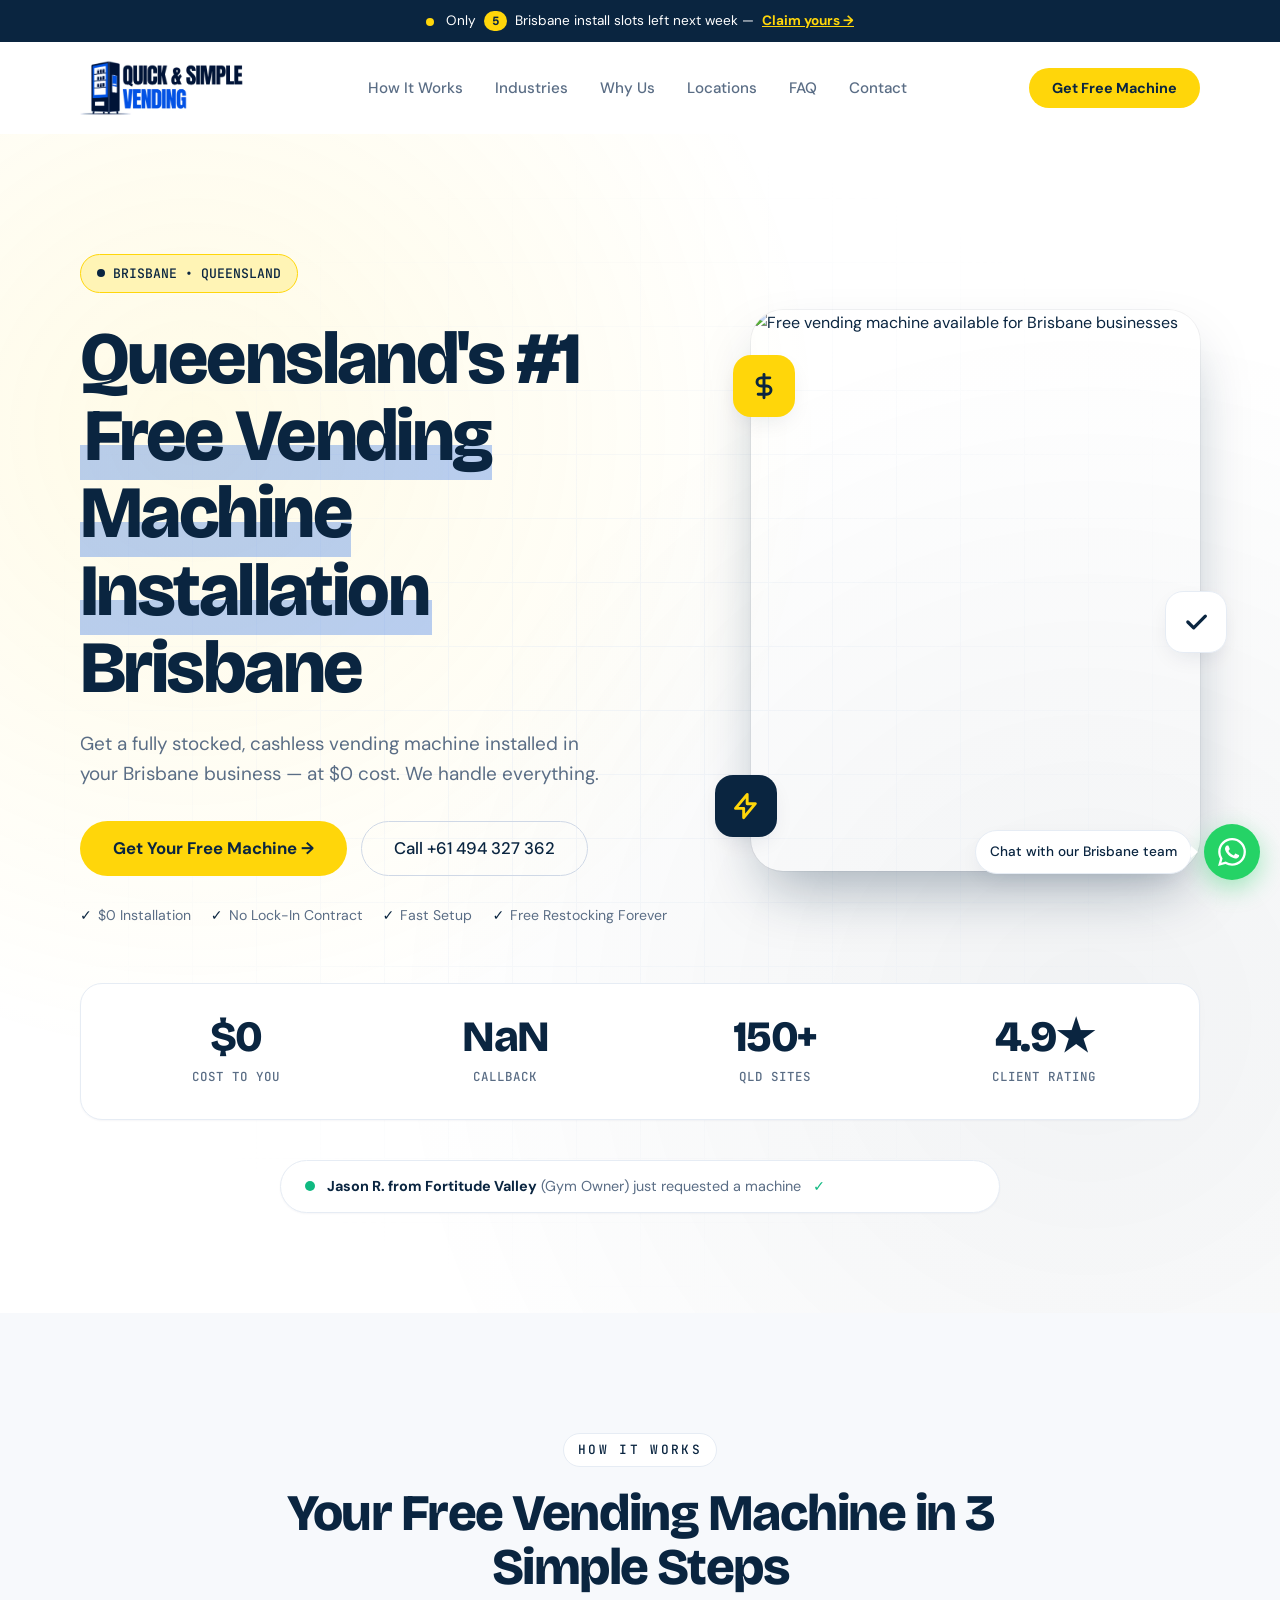
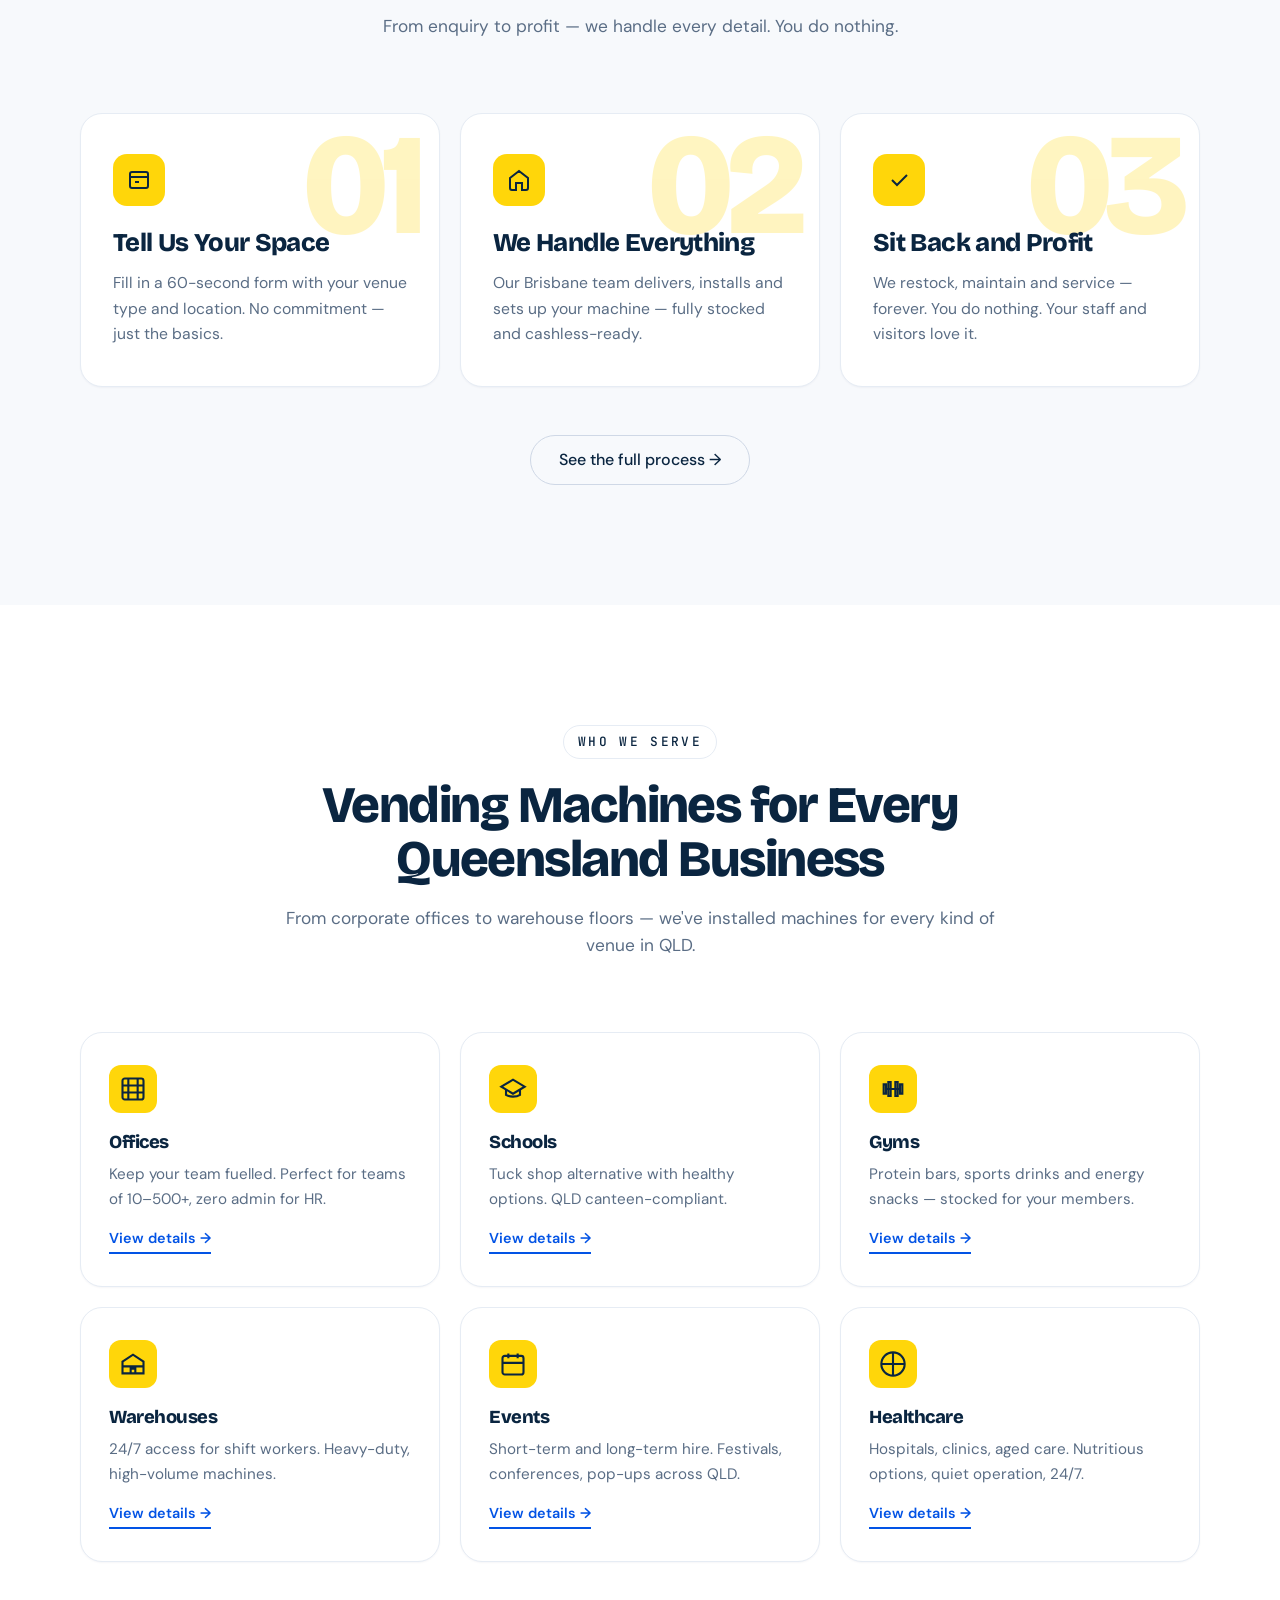
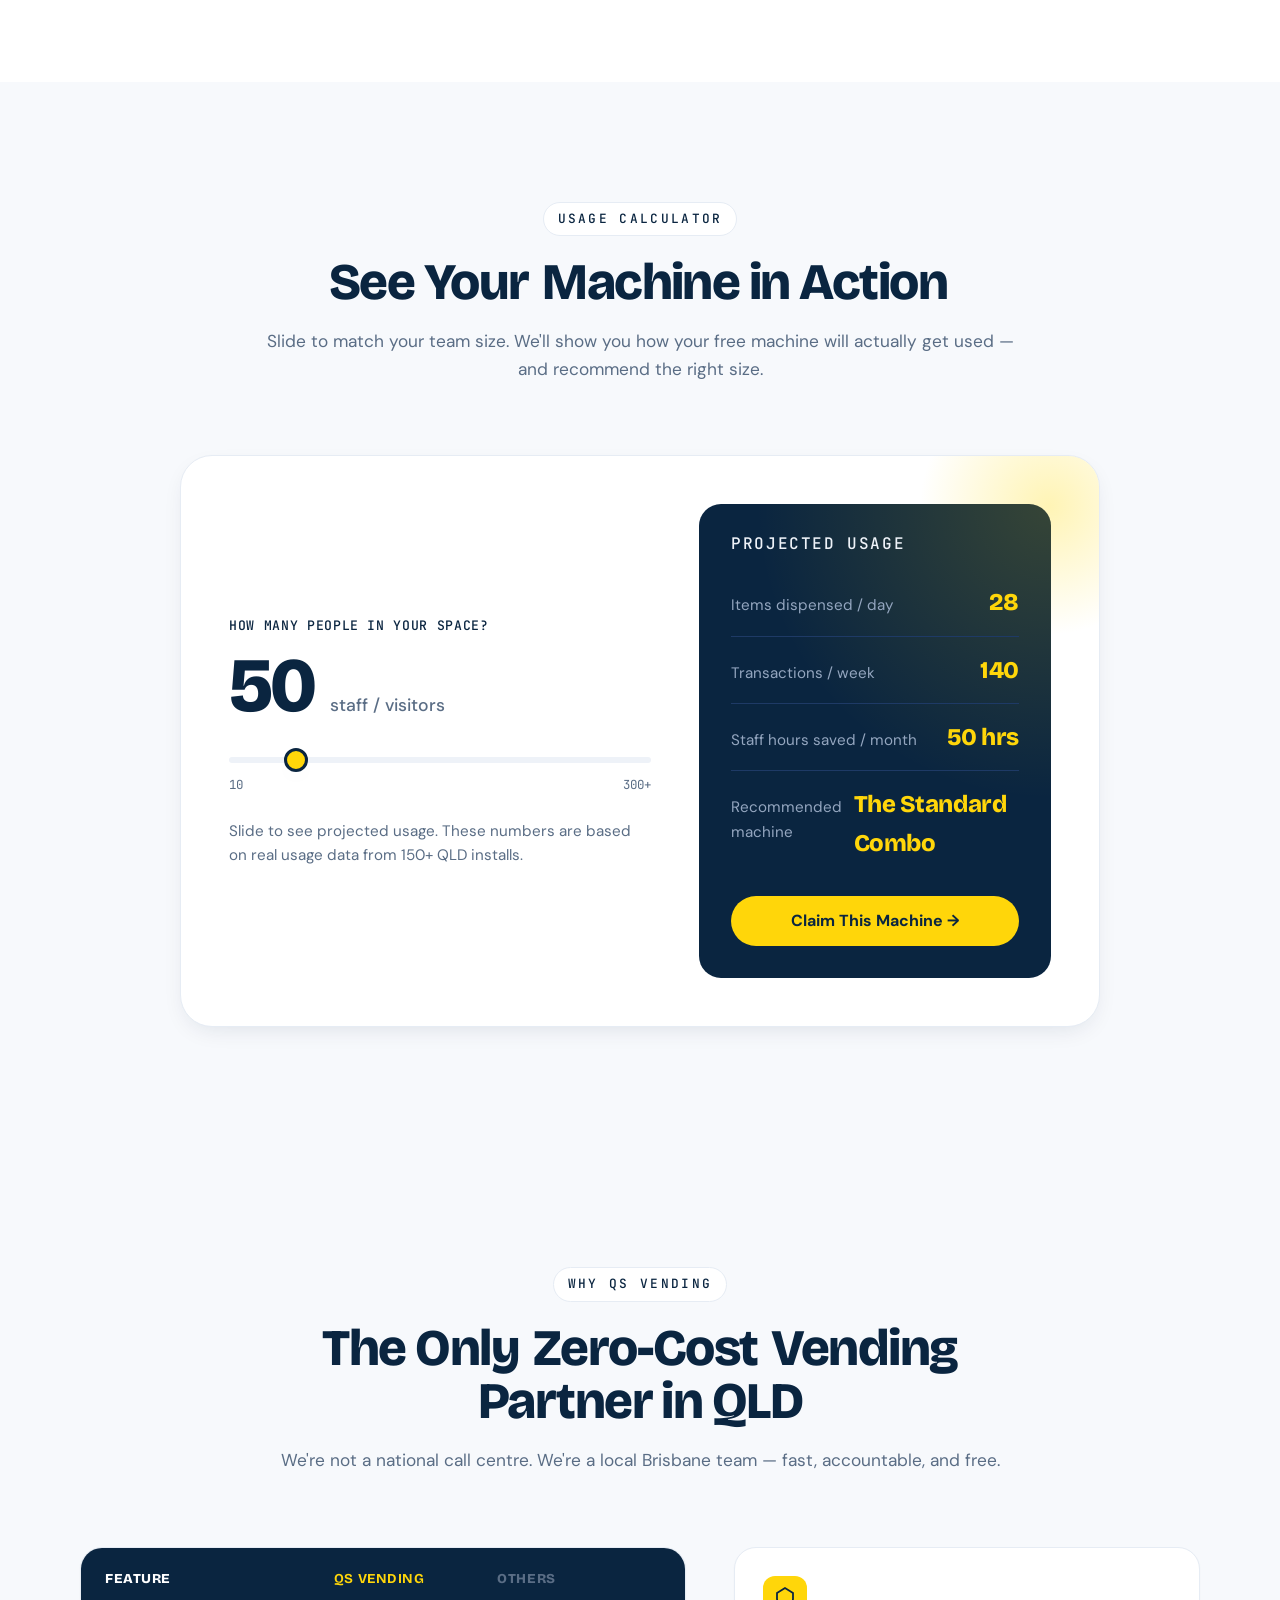
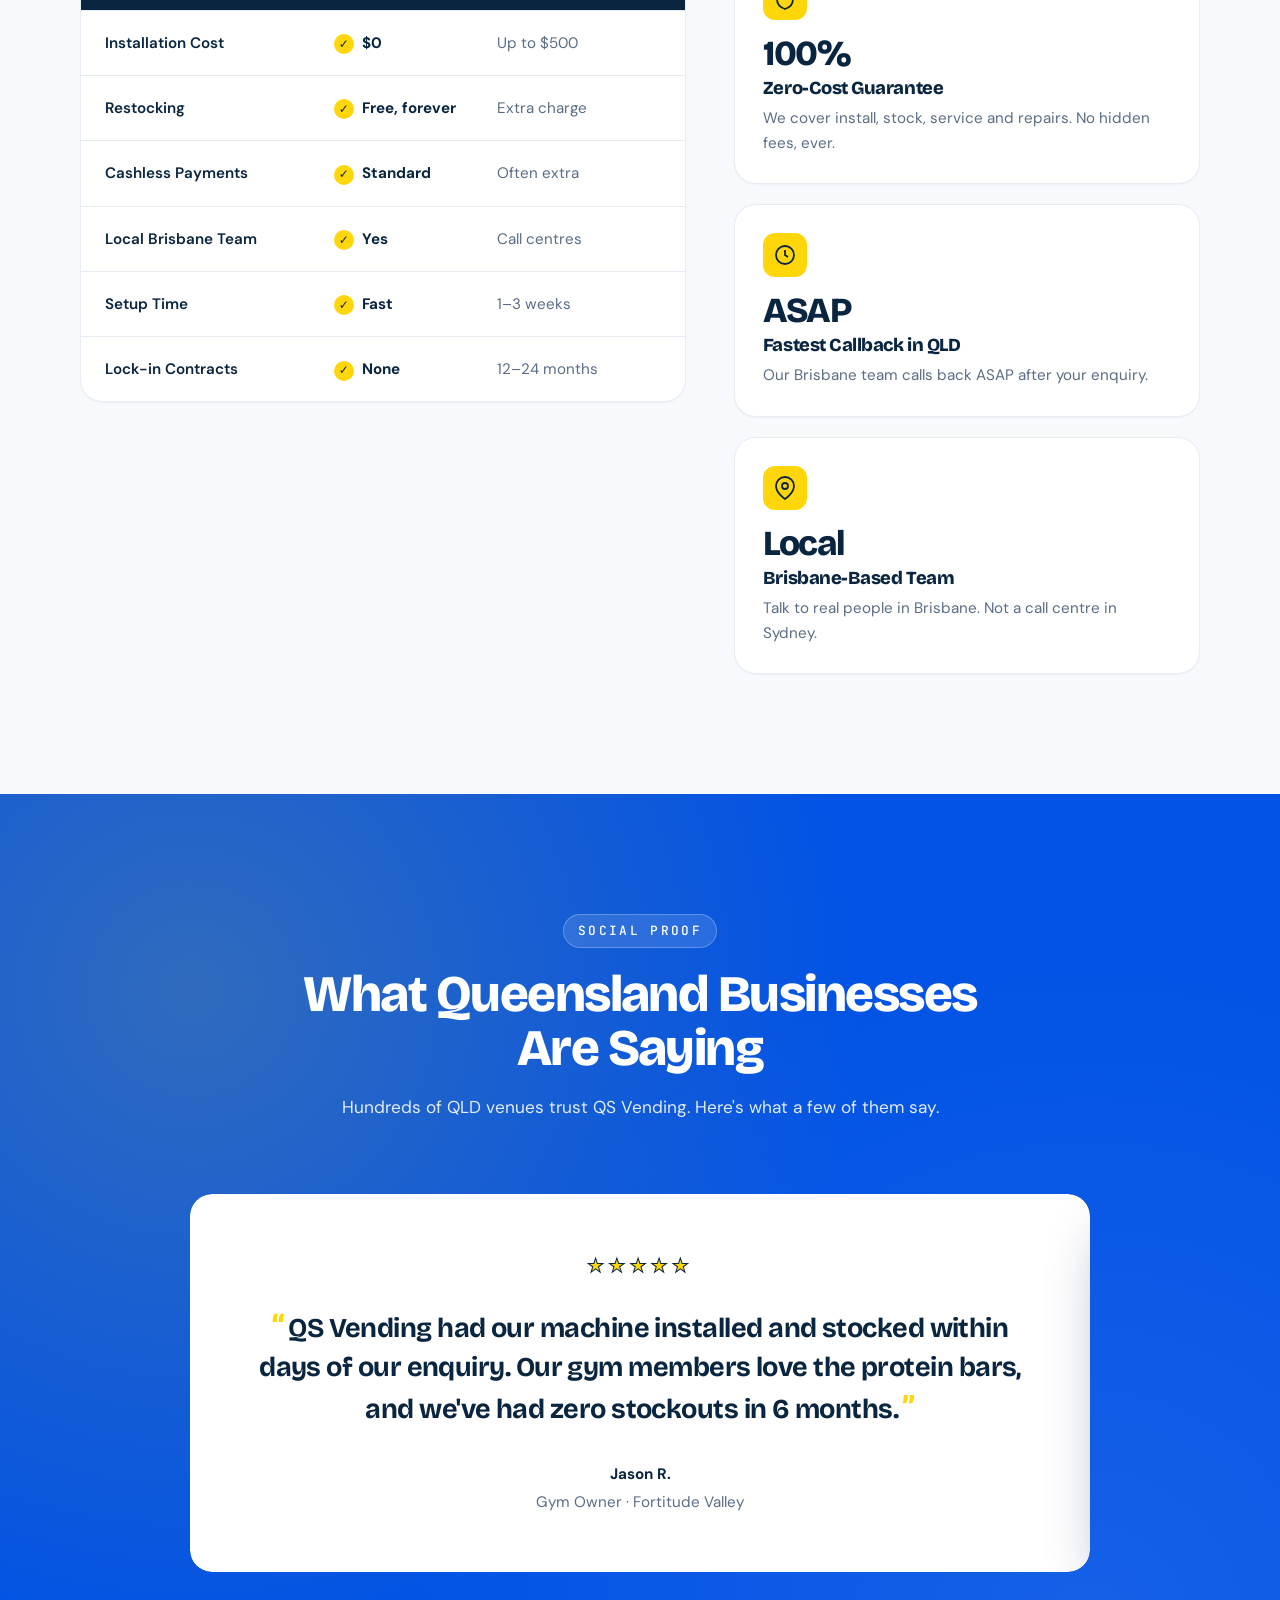
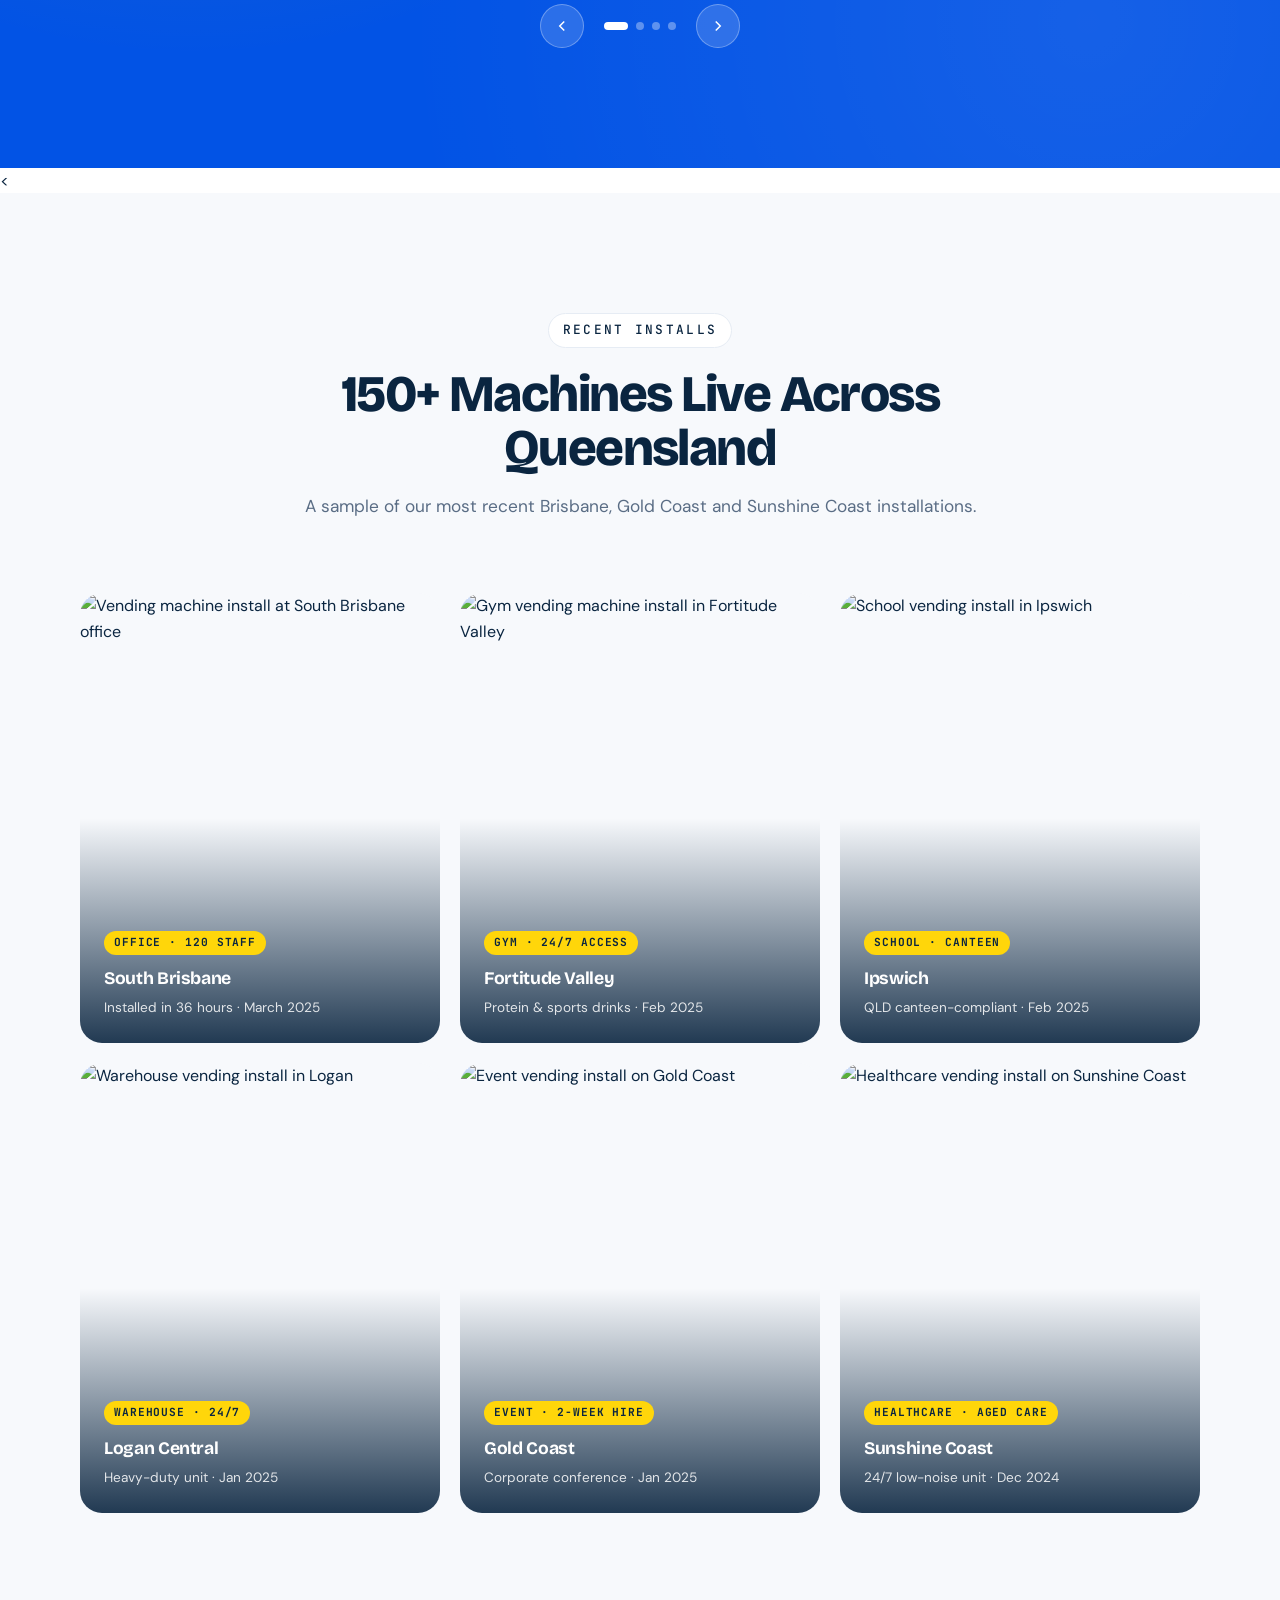
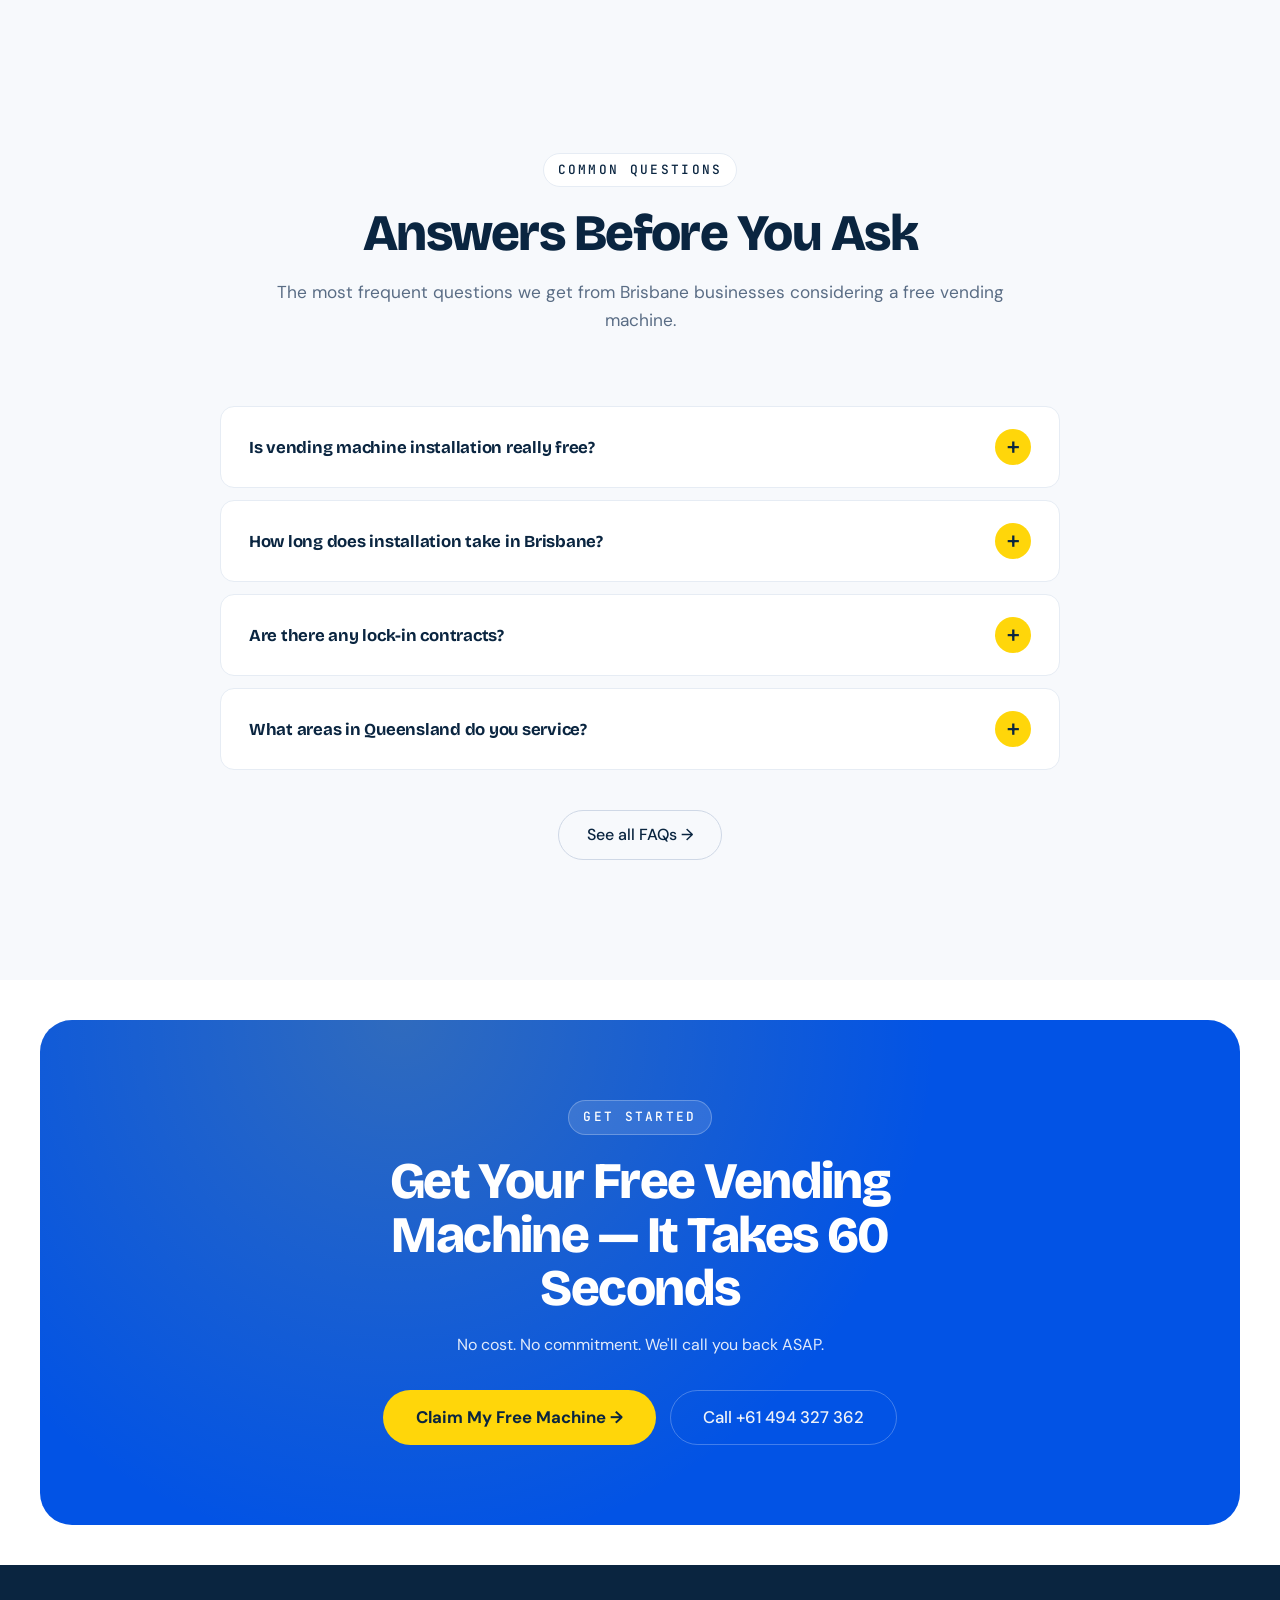
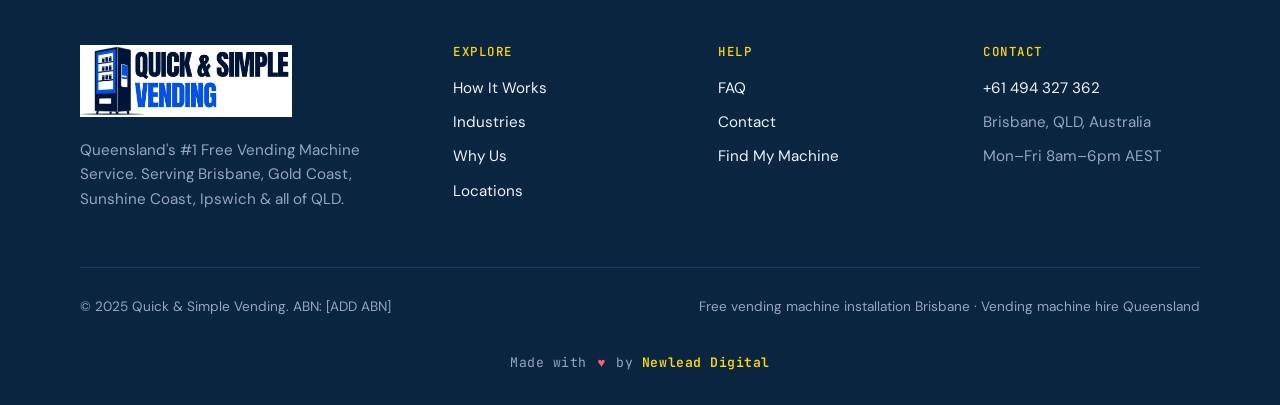
==== commit eccda6d2: "Swap hero photo to a person-free vending machine shot Pexels #32459953 — bright indoor vending machi" ====
--- a/index.html
+++ b/index.html
@@ -152,7 +152,7 @@
             <svg viewBox="0 0 24 24" fill="none" stroke="currentColor" stroke-width="2.5" stroke-linecap="round" stroke-linejoin="round"><path d="M13 2L3 14h7v8l10-12h-7V2z"/></svg>
           </div>
 
-          <img class="vm-photo" src="https://images.pexels.com/photos/9130695/pexels-photo-9130695.jpeg?auto=compress&cs=tinysrgb&w=1200&h=1500&fit=crop" alt="Free vending machine installed in a Brisbane workplace" loading="eager" width="800" height="1000">
+          <img class="vm-photo" src="https://images.pexels.com/photos/32459953/pexels-photo-32459953.jpeg?auto=compress&cs=tinysrgb&w=1200&h=1500&fit=crop" alt="Free vending machine available for Brisbane businesses" loading="eager" width="800" height="1000">
         </div>
       </div>
 
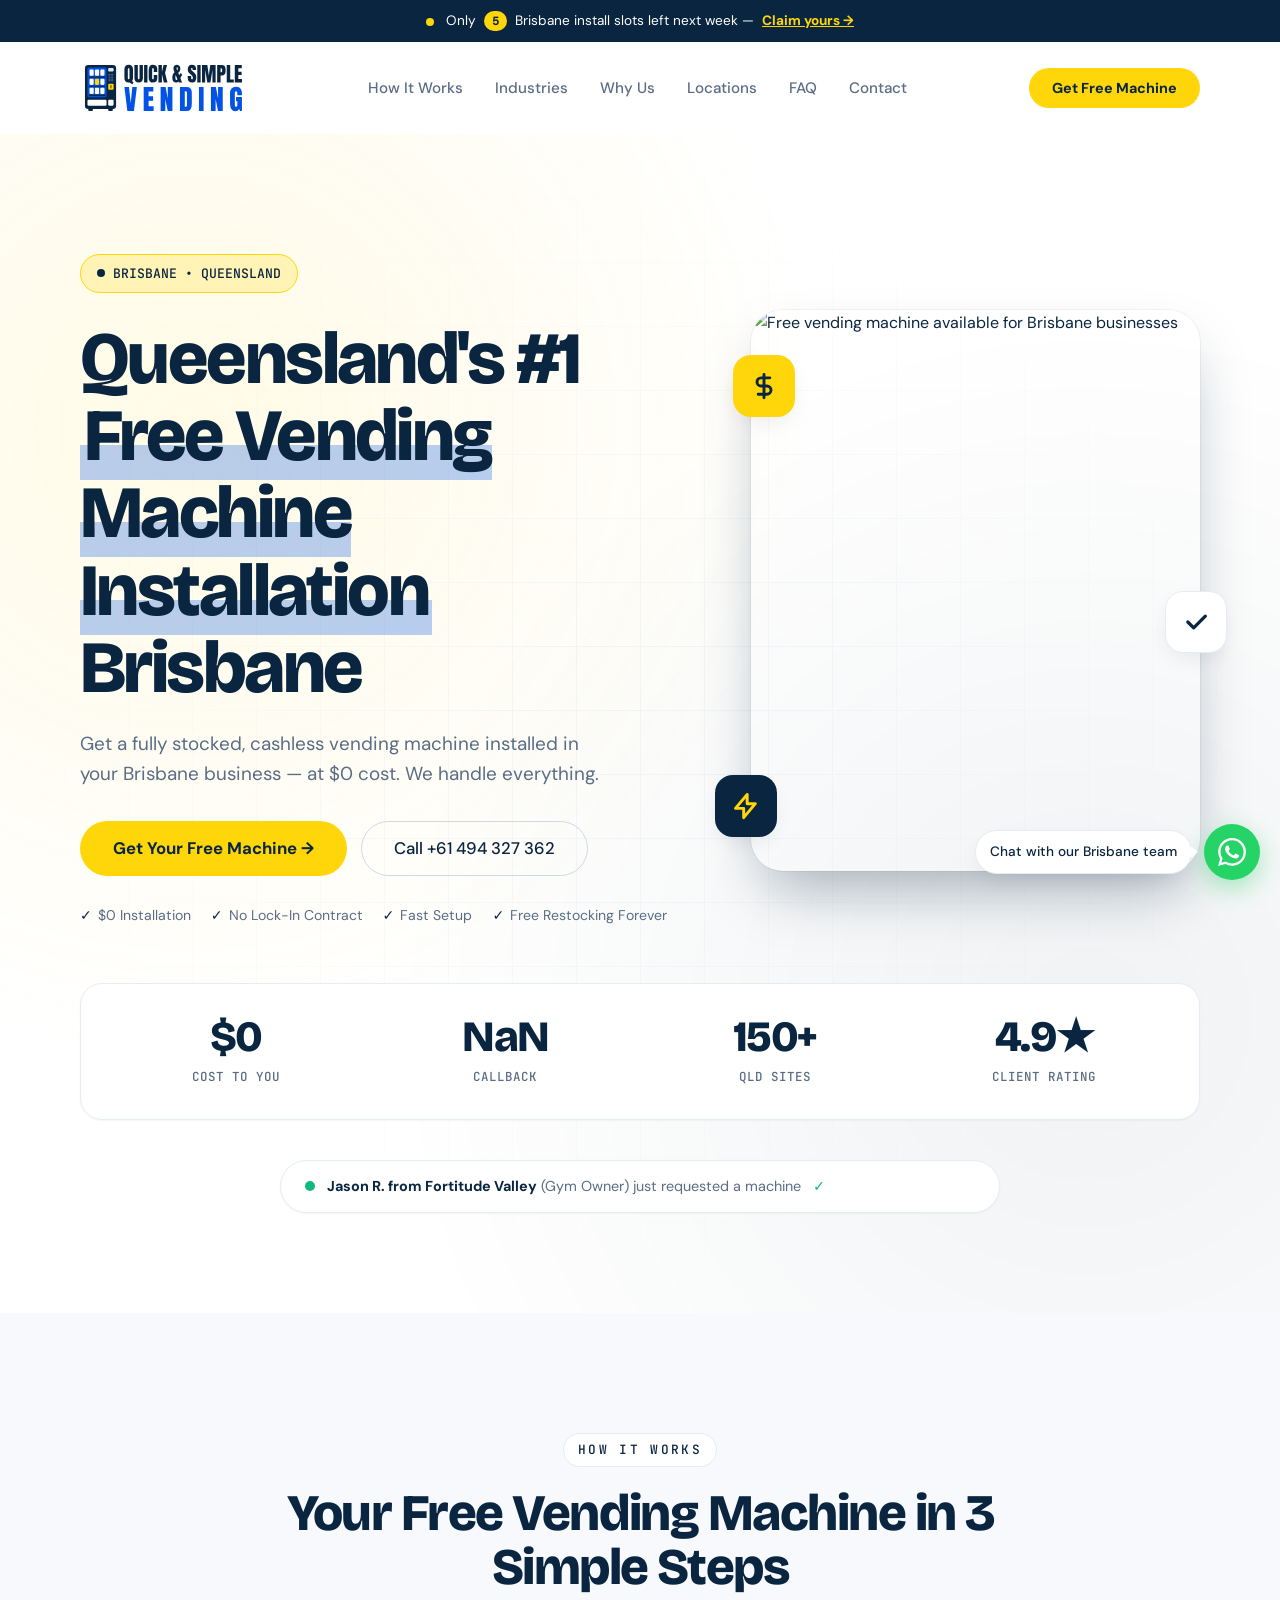
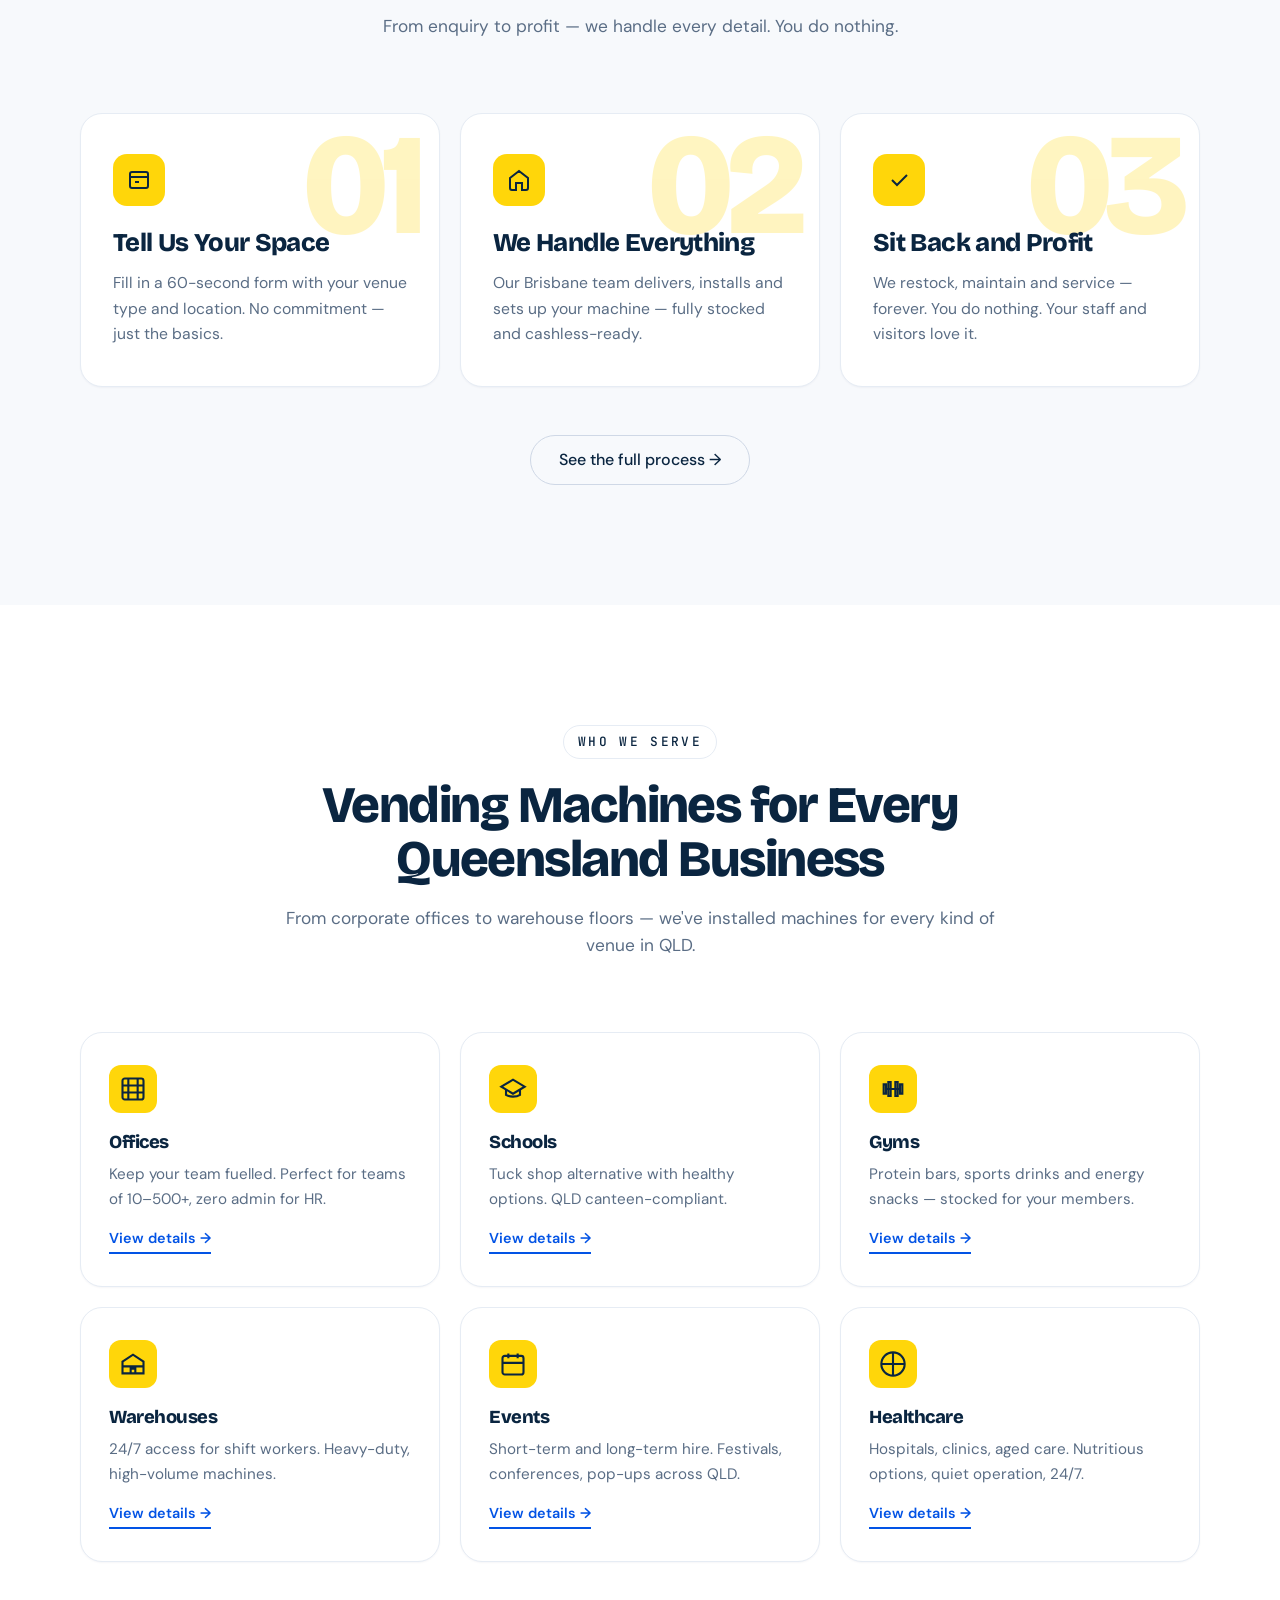
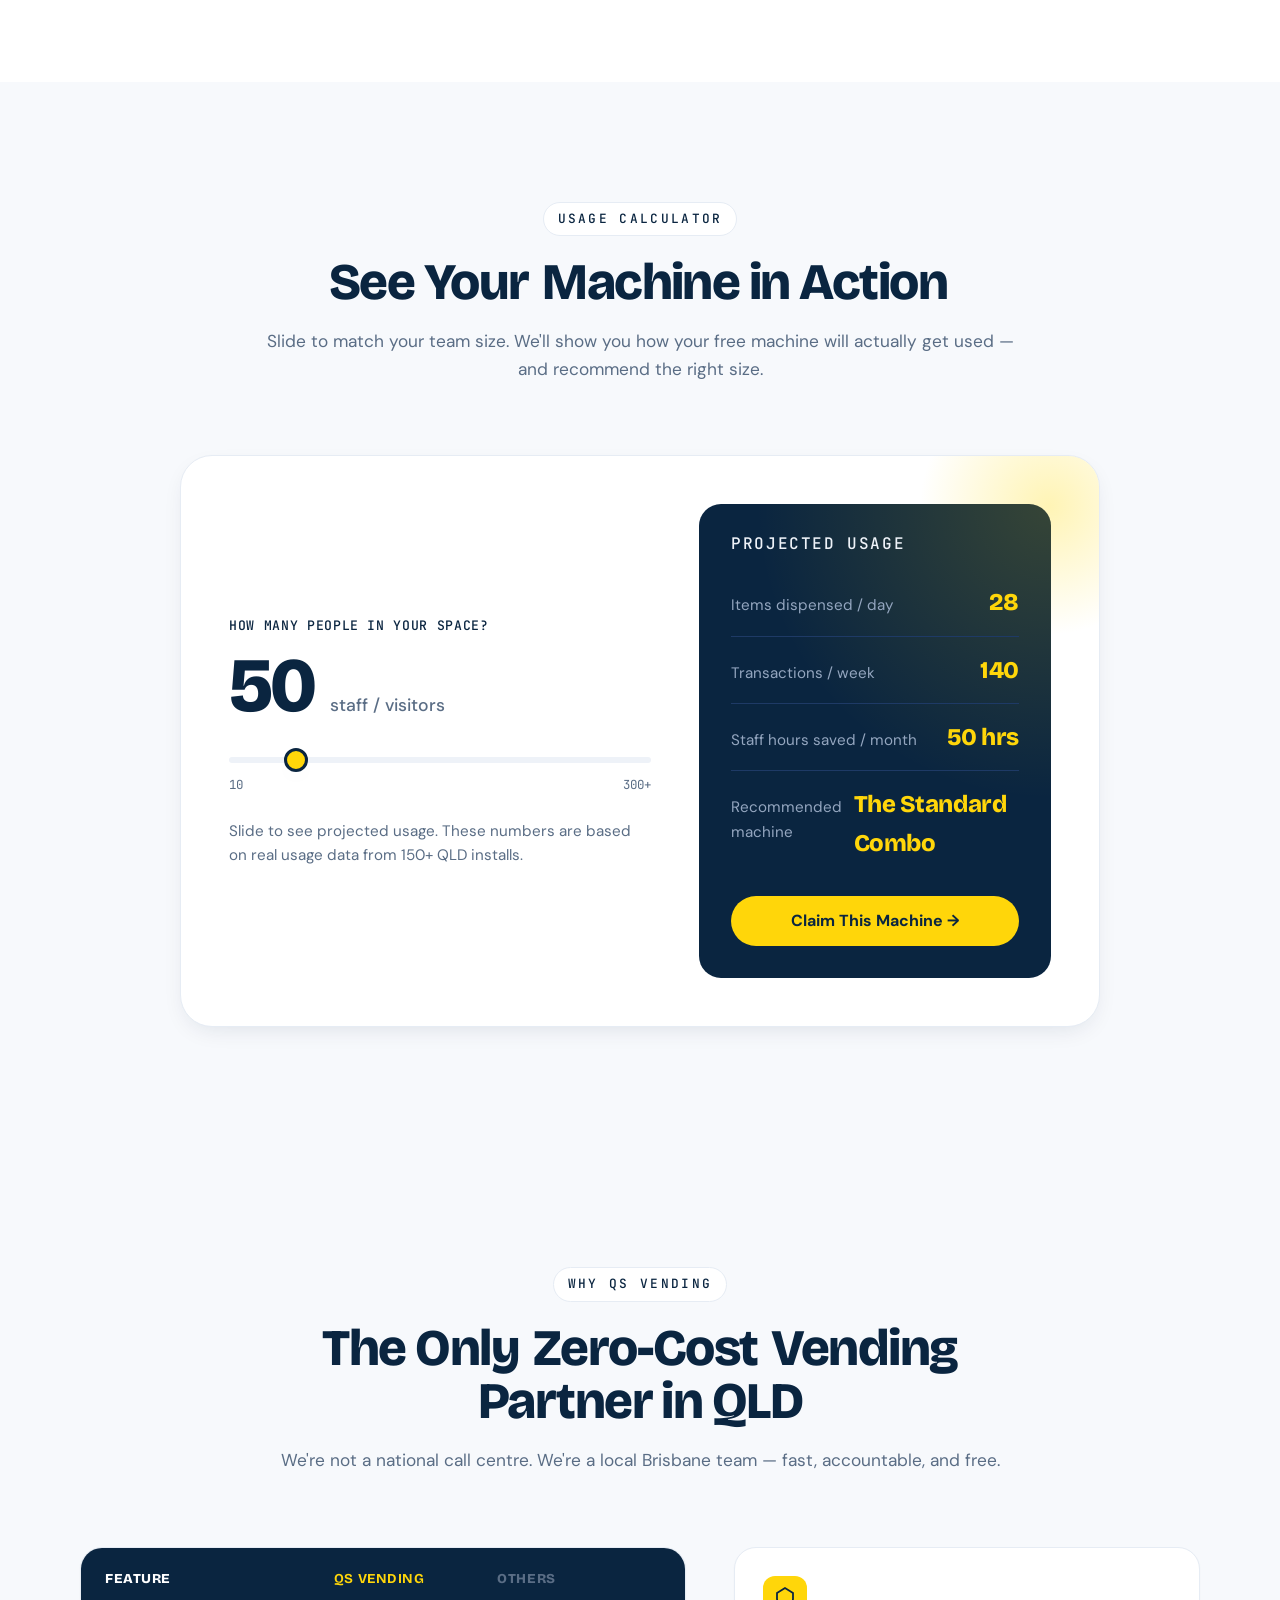
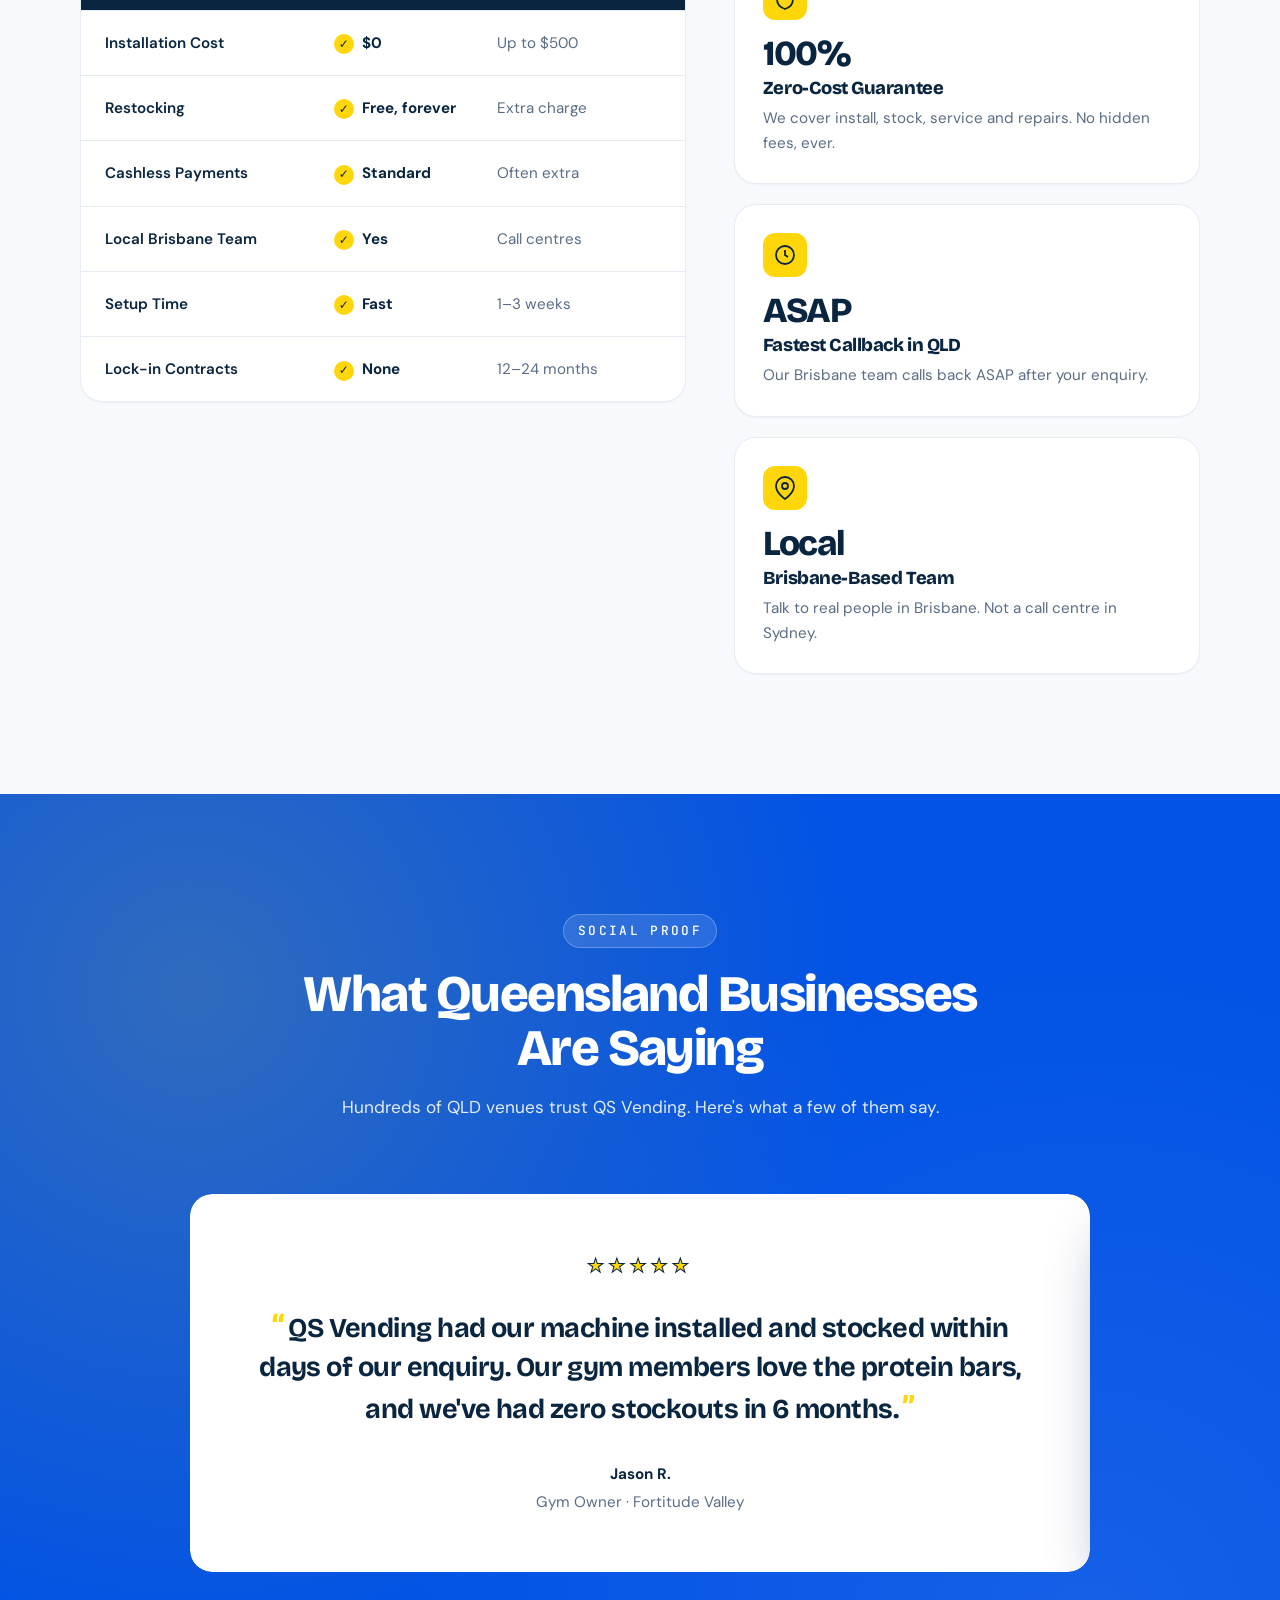
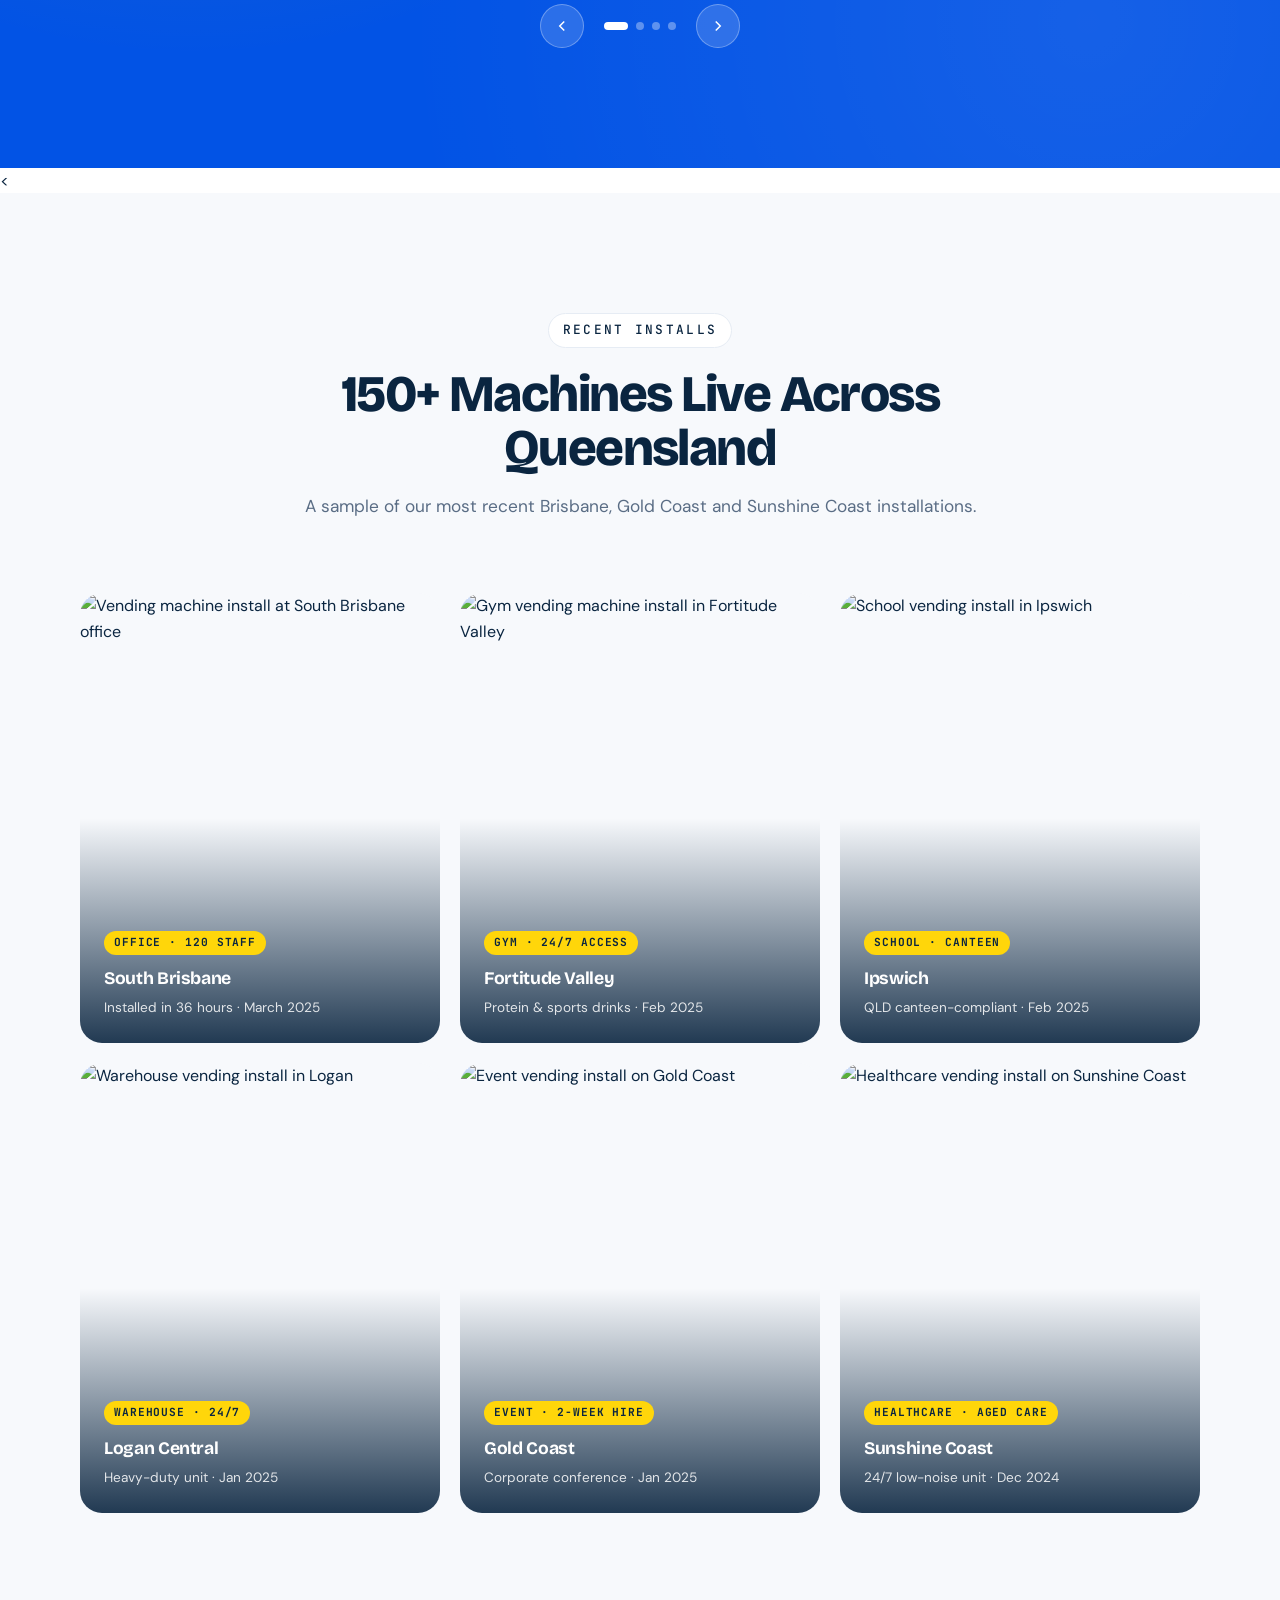
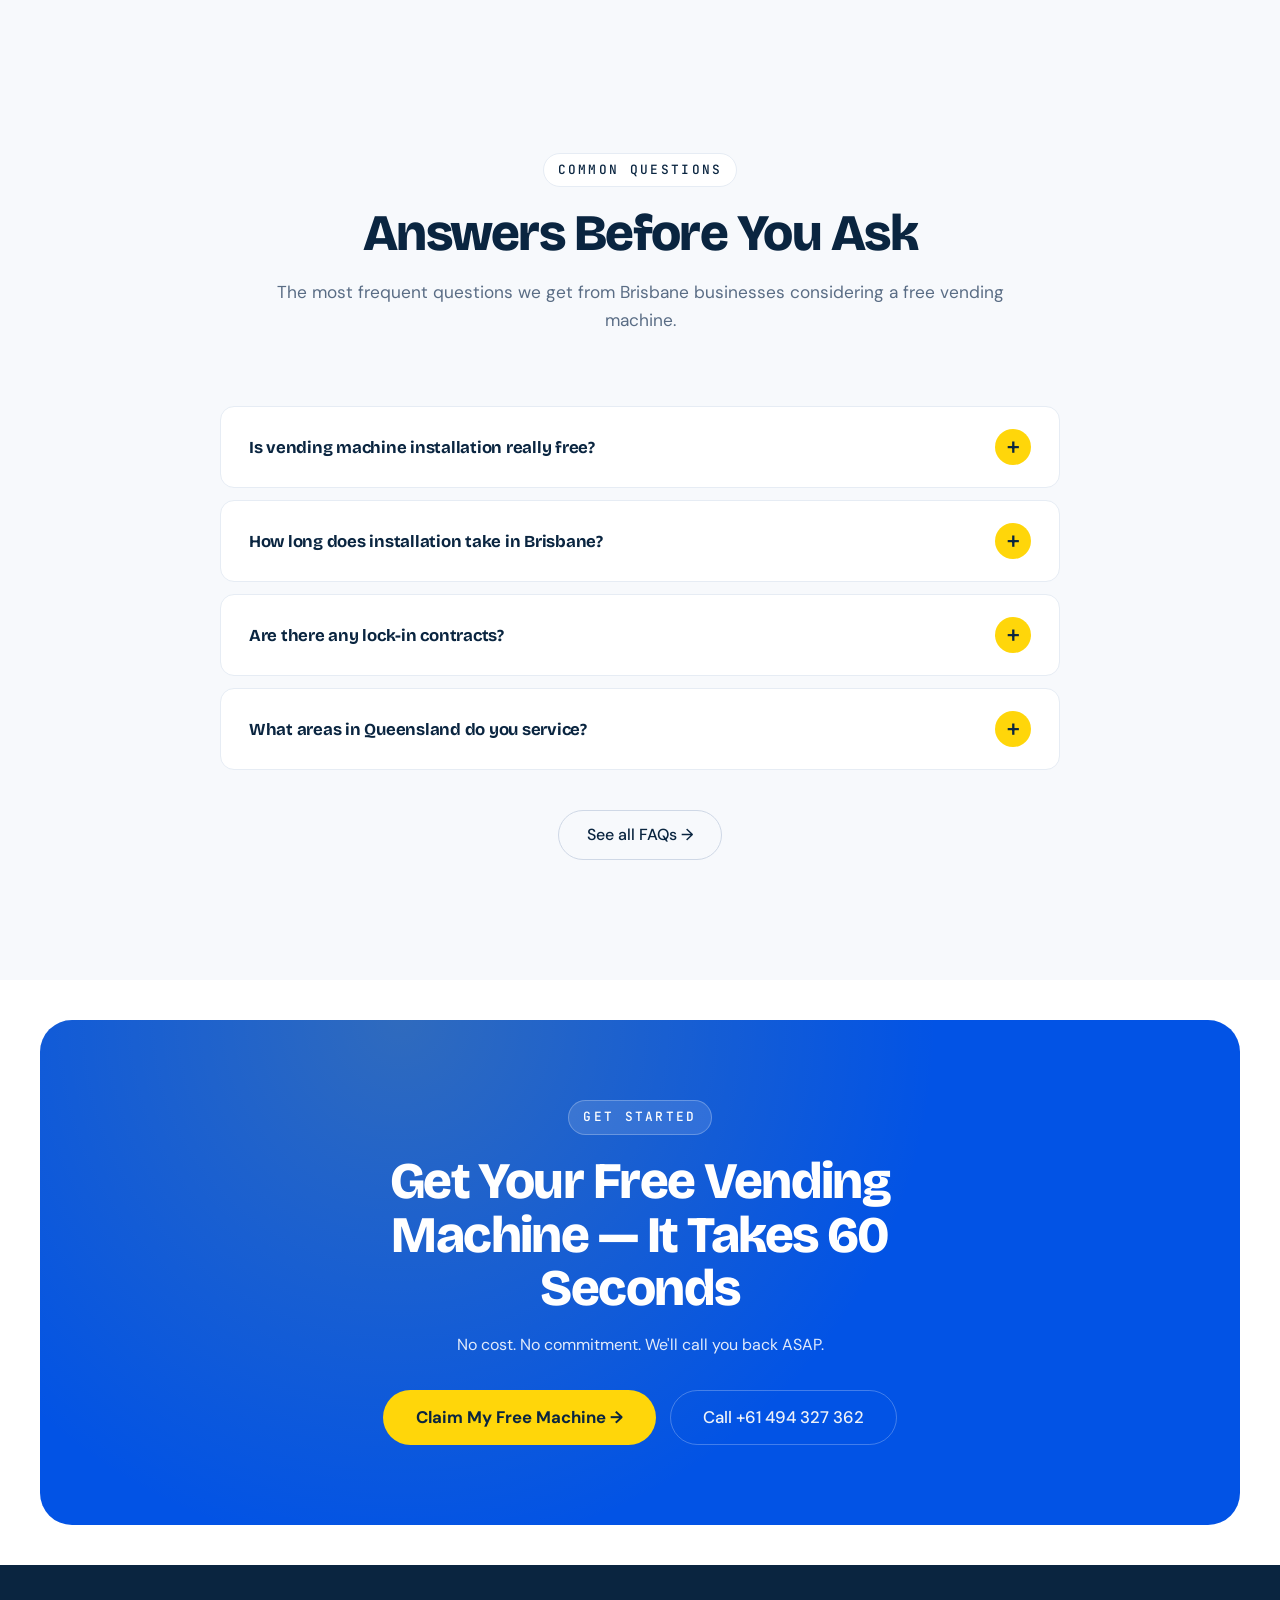
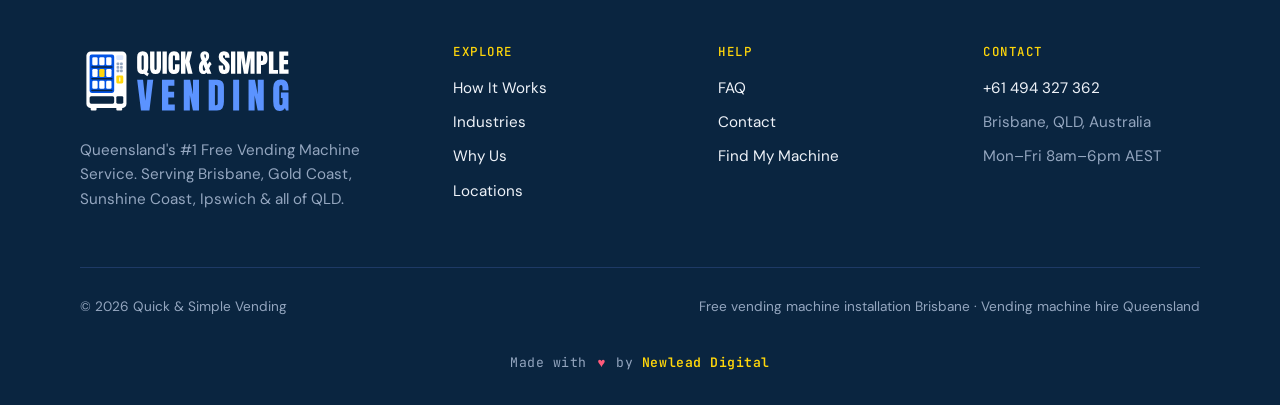
==== commit a7f88d43: "New vector logo system, favicon set, social share image and footer fixes - Redraw logo as clean vect" ====
--- a/index.html
+++ b/index.html
@@ -20,7 +20,15 @@
 <meta name="twitter:title" content="Free Vending Machine Installation Brisbane | QS Vending">
 <meta name="twitter:description" content="$0 vending machine installation across Queensland. Fast setup, cashless payments, free restocking.">
 
-<link rel="icon" type="image/svg+xml" href="data:image/svg+xml,%3Csvg xmlns='http://www.w3.org/2000/svg' viewBox='0 0 100 100'%3E%3Crect width='100' height='100' rx='20' fill='%230A2540'/%3E%3Ctext x='50' y='70' font-family='Arial Black,Arial' font-size='62' font-weight='900' text-anchor='middle' fill='%23FFD60A'%3EQ%3C/text%3E%3C/svg%3E">
+<link rel="icon" href="favicon.ico" sizes="any">
+<link rel="icon" type="image/svg+xml" href="brand/qsvending-icon.svg">
+<link rel="apple-touch-icon" href="apple-touch-icon.png">
+<meta name="theme-color" content="#0A2540">
+<meta property="og:image" content="https://qsvending.com.au/brand/og-image.png">
+<meta property="og:image:width" content="1200">
+<meta property="og:image:height" content="630">
+<meta property="og:image:alt" content="Quick &amp; Simple Vending — free vending machines for Queensland businesses">
+<meta name="twitter:image" content="https://qsvending.com.au/brand/og-image.png">
 
 <link rel="preconnect" href="https://fonts.googleapis.com">
 <link rel="preconnect" href="https://fonts.gstatic.com" crossorigin>
@@ -85,7 +93,7 @@
 
 <nav class="main-nav" aria-label="Main">
   <div class="container nav-inner">
-    <a href="index.html" class="logo" aria-label="QS Vending — home"><img src="logo.avif" alt="QS Vending" class="logo-img" width="160" height="38"></a>
+    <a href="index.html" class="logo" aria-label="QS Vending — home"><img src="brand/qsvending-logo.svg" alt="Quick &amp; Simple Vending" class="logo-img" width="167" height="56"></a>
     <div class="nav-links">
       <a href="how-it-works.html">How It Works</a>
       <a href="industries.html">Industries</a>
@@ -439,7 +447,7 @@
 
     <div class="install-gallery">
       <article class="install-card">
-        <img src="https://images.pexels.com/photos/999296/pexels-photo-999296.jpeg?auto=compress&cs=tinysrgb&w=800&h=1000&fit=crop" alt="Vending machine install at South Brisbane office" loading="lazy">
+        <img src="https://images.pexels.com/photos/8225439/pexels-photo-8225439.jpeg?auto=compress&cs=tinysrgb&w=800&h=1000&fit=crop" alt="Vending machine install at South Brisbane office" loading="lazy">
         <div class="install-card-meta">
           <span class="install-card-badge">Office · 120 staff</span>
           <div class="install-card-title">South Brisbane</div>
@@ -543,7 +551,7 @@
   <div class="container">
     <div class="footer-top">
       <div class="footer-about">
-        <a href="index.html" class="logo"><img src="logo.avif" alt="QS Vending" class="logo-img" width="160" height="38"></a>
+        <a href="index.html" class="logo"><img src="brand/qsvending-logo-reversed.svg" alt="Quick &amp; Simple Vending" class="logo-img" width="215" height="72"></a>
         <p>Queensland's #1 Free Vending Machine Service. Serving Brisbane, Gold Coast, Sunshine Coast, Ipswich &amp; all of QLD.</p>
       </div>
       <div class="footer-col">
@@ -573,7 +581,7 @@
       </div>
     </div>
     <div class="footer-bottom">
-      <div>© 2025 Quick &amp; Simple Vending. ABN: [ADD ABN]</div>
+      <div>© <span data-year>2026</span> Quick &amp; Simple Vending</div>
       <div class="footer-keywords">Free vending machine installation Brisbane · Vending machine hire Queensland</div>
     </div>
     <div class="footer-credit">Made with <span class="heart" aria-label="love">♥</span> by <a href="https://newleadigital.com" target="_blank" rel="noopener">Newlead Digital</a></div>
